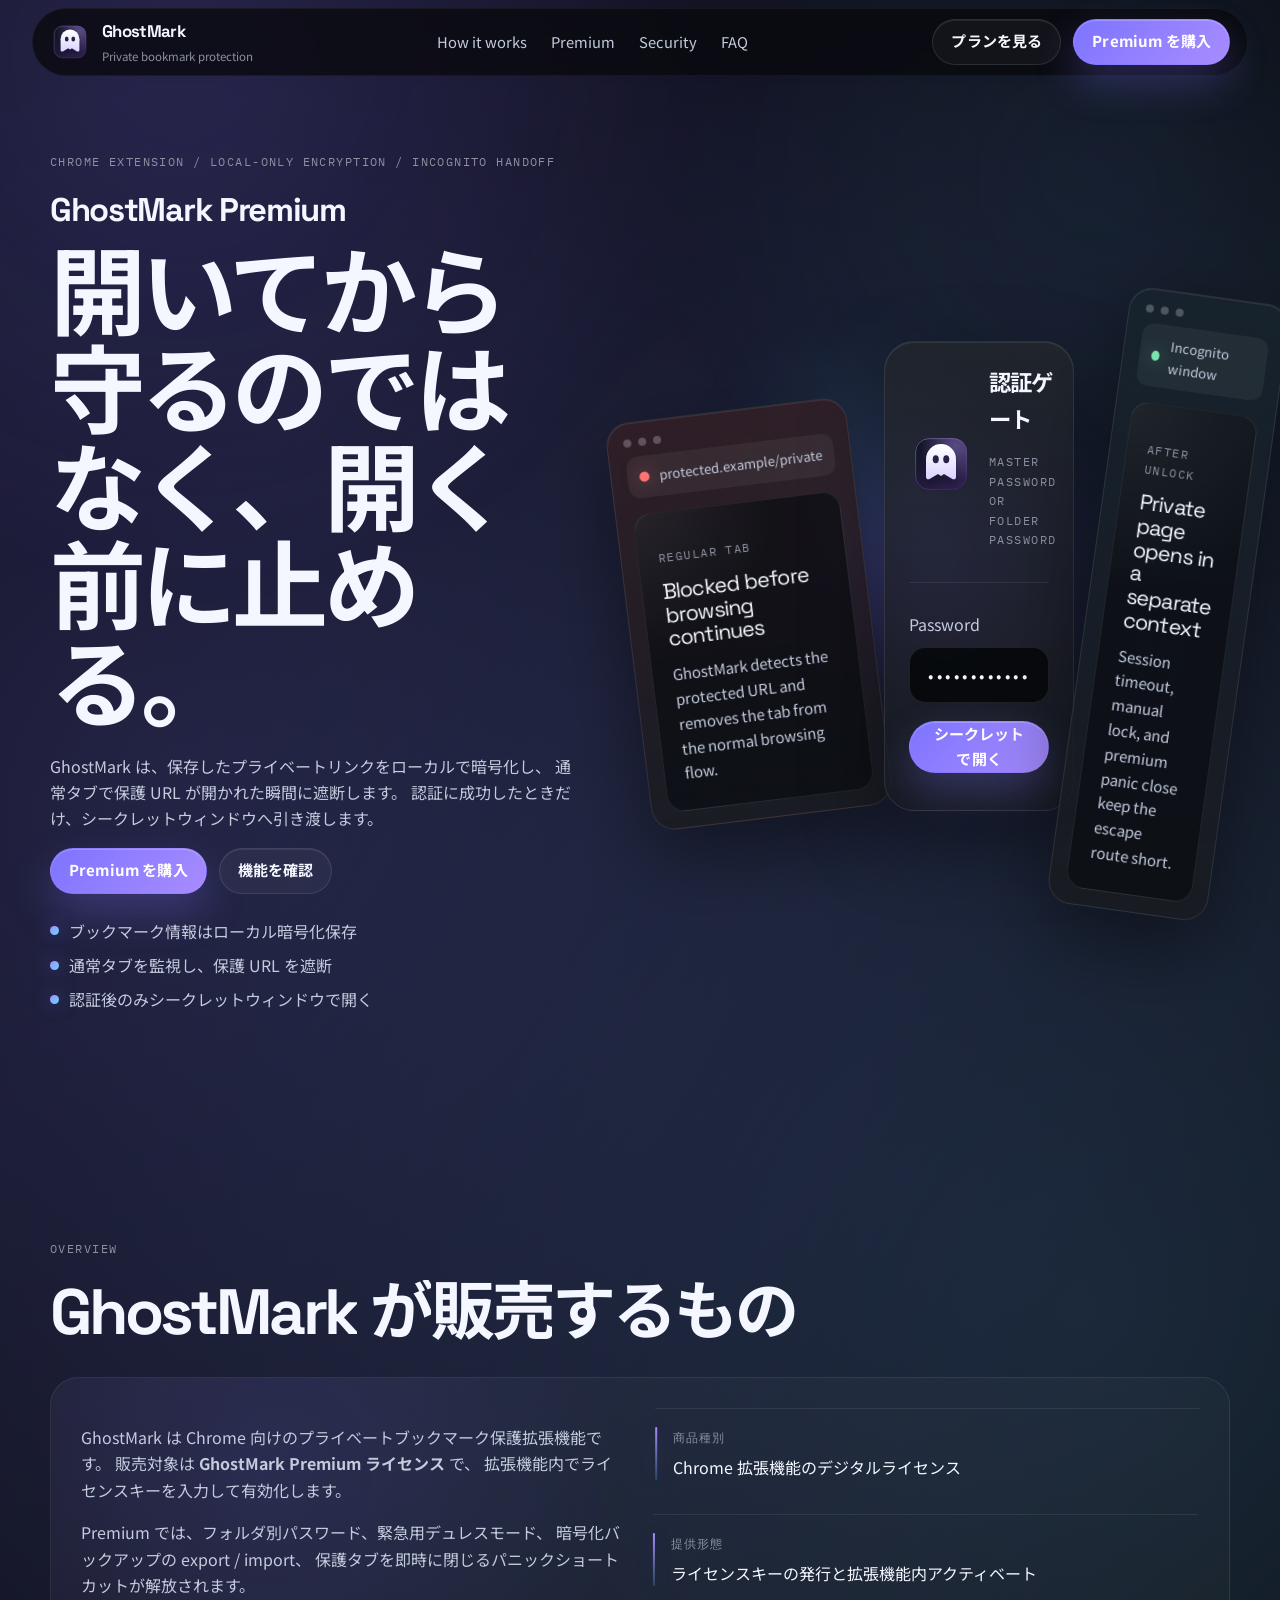
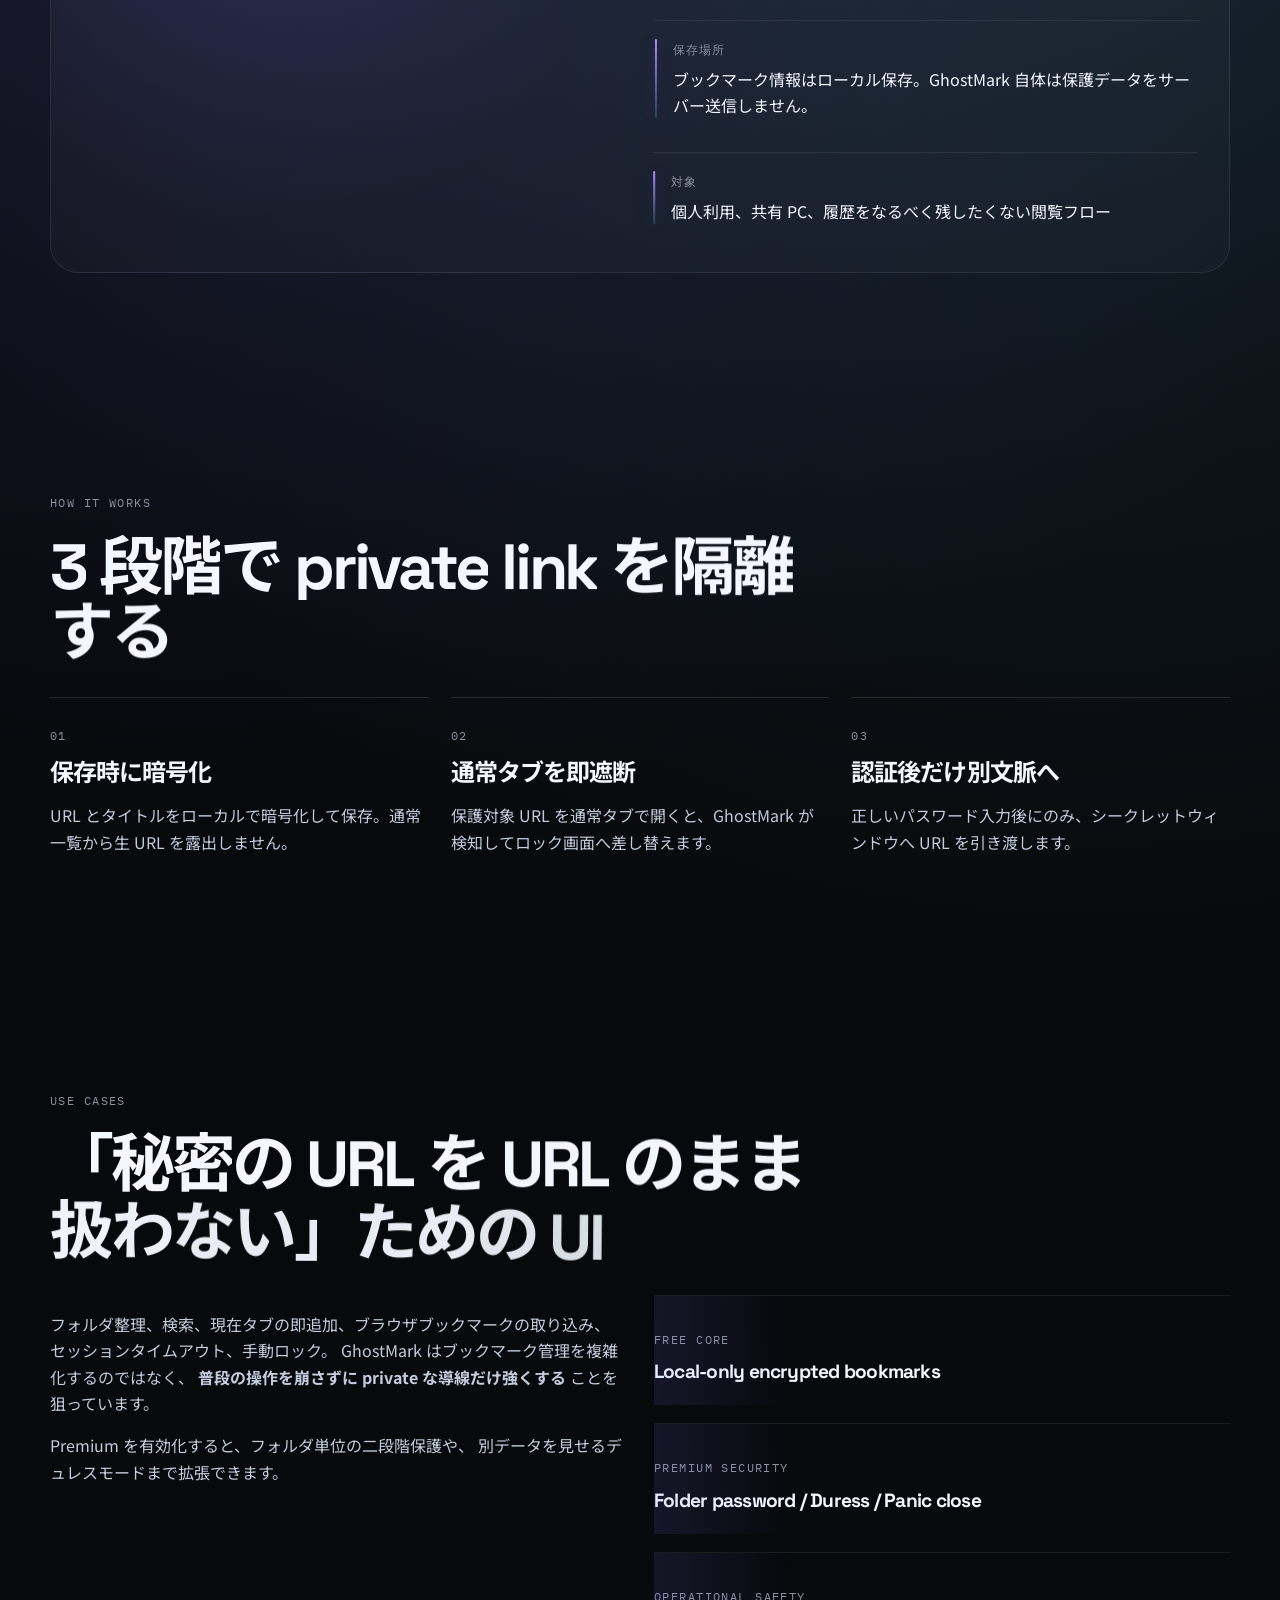
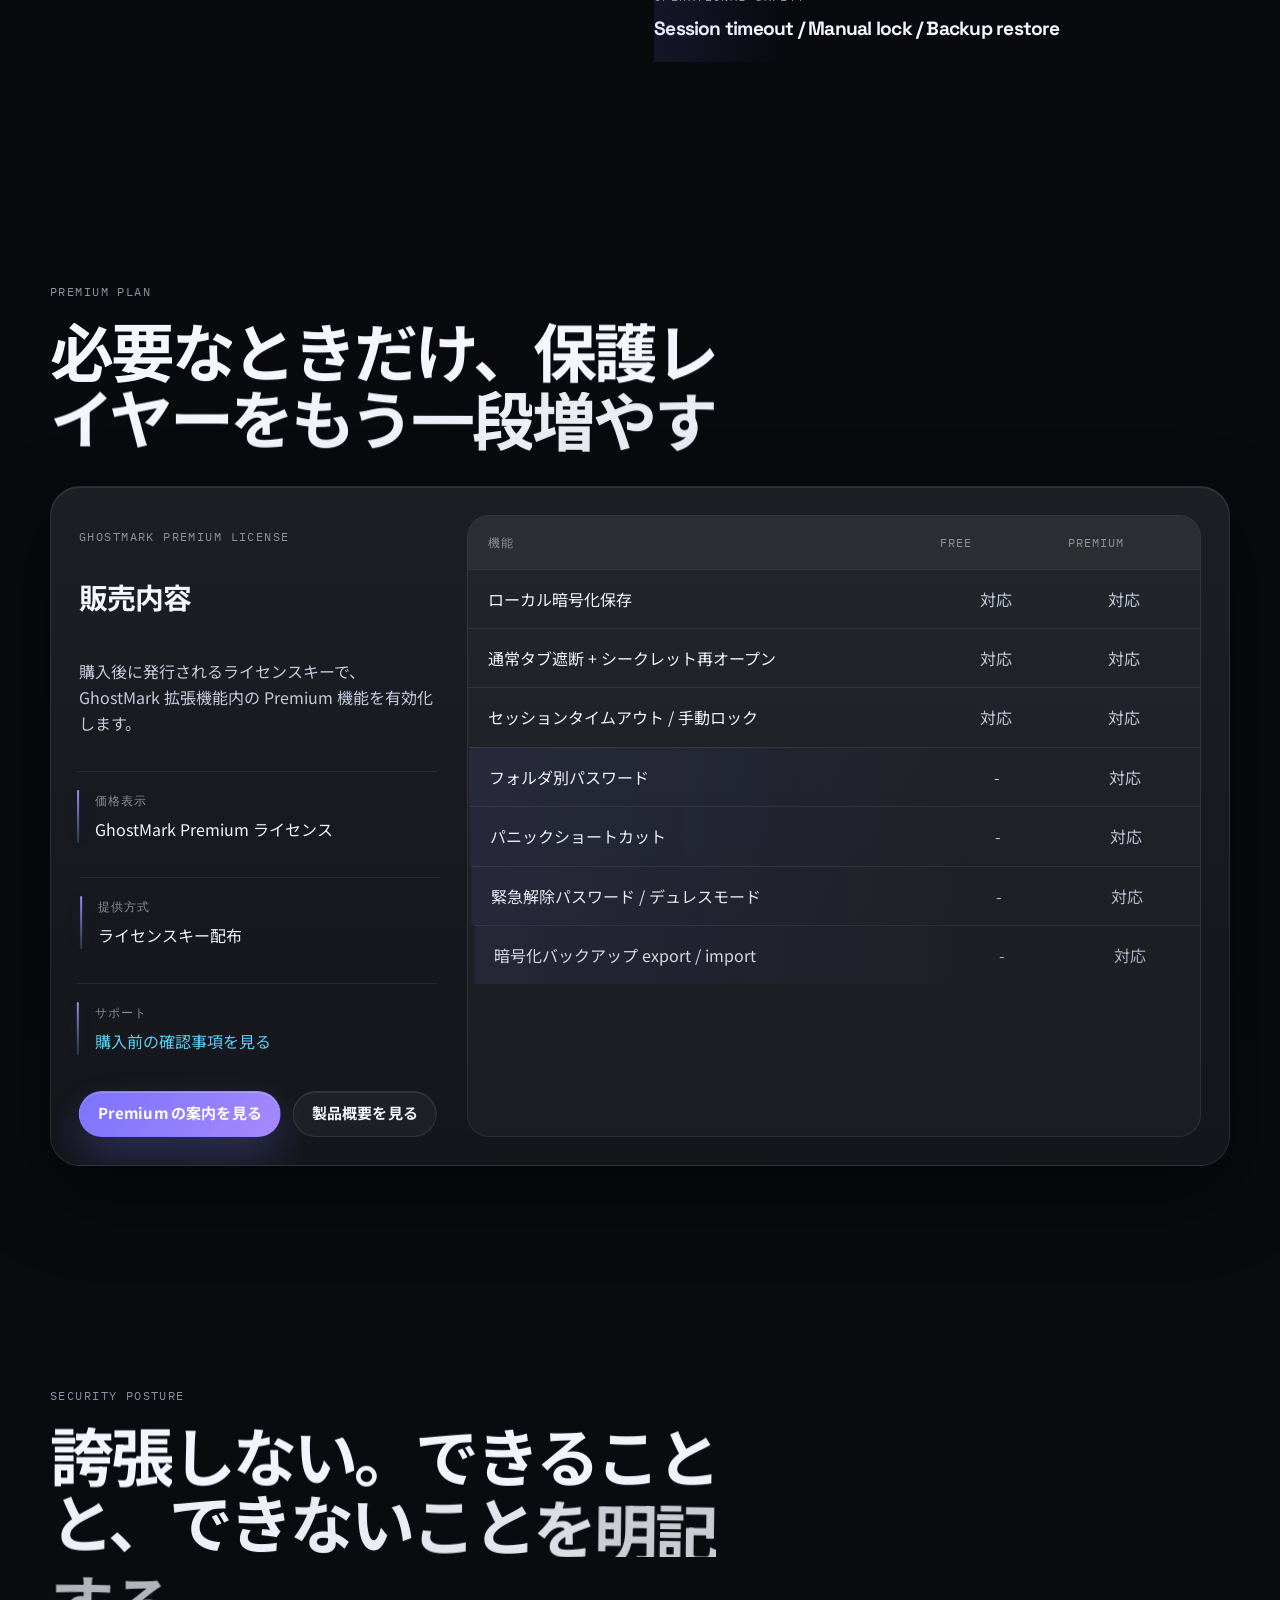
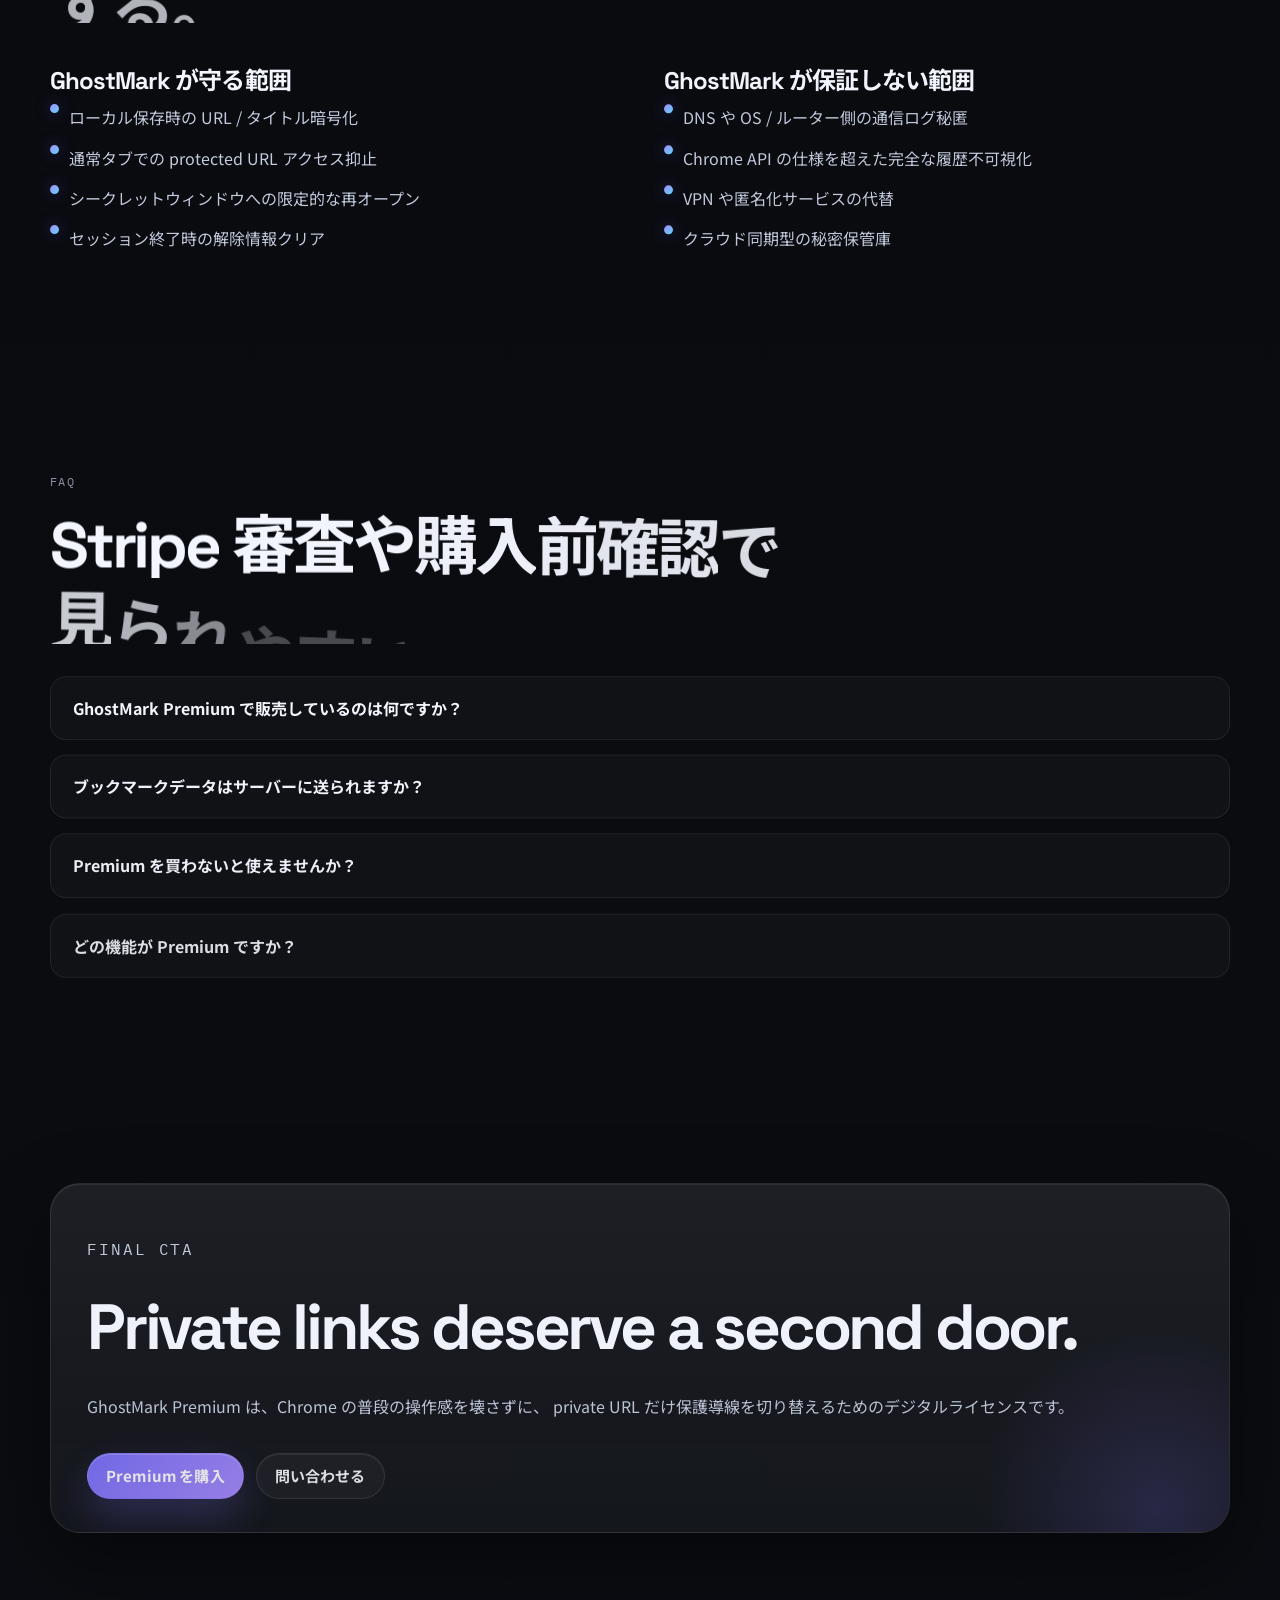
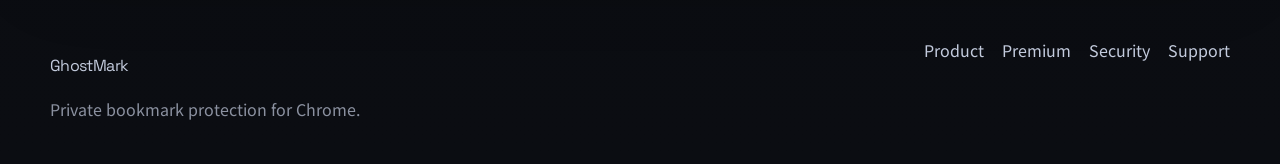
==== index.html @ 2773a695 "Initial landing page" ====
<!DOCTYPE html>
<html lang="ja" class="no-js">
<head>
  <meta charset="UTF-8">
  <meta name="viewport" content="width=device-width, initial-scale=1.0">
  <title>GhostMark Premium | Private bookmark protection for Chrome</title>
  <meta
    name="description"
    content="GhostMark は、暗号化したプライベートブックマークを通常タブから隔離し、認証後にシークレットウィンドウで開く Chrome 拡張機能です。GhostMark Premium ではフォルダ別パスワード、デュレスモード、暗号化バックアップ、パニックショートカットを利用できます。"
  >
  <meta name="theme-color" content="#08090c">
  <meta property="og:title" content="GhostMark Premium">
  <meta property="og:description" content="Private links deserve a second door. Local-only bookmark protection for Chrome.">
  <meta property="og:type" content="website">
  <link rel="icon" href="assets/logo-mark.svg" type="image/svg+xml">
  <link rel="preconnect" href="https://fonts.googleapis.com">
  <link rel="preconnect" href="https://fonts.gstatic.com" crossorigin>
  <link href="https://fonts.googleapis.com/css2?family=IBM+Plex+Mono:wght@400;500&family=Noto+Sans+JP:wght@400;500;700;800&family=Space+Grotesk:wght@500;700&display=swap" rel="stylesheet">
  <link rel="stylesheet" href="styles.css">
</head>
<body>
  <div class="page-shell">
    <header class="site-header">
      <a class="brand" href="#top" aria-label="GhostMark top">
        <img src="assets/logo-mark.svg" alt="" class="brand-mark">
        <span class="brand-lockup">
          <span class="brand-name">GhostMark</span>
          <span class="brand-sub">Private bookmark protection</span>
        </span>
      </a>

      <nav class="site-nav" aria-label="Primary">
        <a href="#workflow">How it works</a>
        <a href="#premium">Premium</a>
        <a href="#security">Security</a>
        <a href="#faq">FAQ</a>
      </nav>

      <div class="site-actions">
        <a class="button button-ghost" href="#premium">プランを見る</a>
        <a class="button button-primary js-checkout-link" href="#premium">Premium を購入</a>
      </div>
    </header>

    <main id="top">
      <section class="hero">
        <div class="hero-copy" data-reveal>
          <p class="eyebrow">Chrome Extension / Local-only encryption / Incognito handoff</p>
          <div class="hero-heading-wrap">
            <p class="hero-brand">GhostMark Premium</p>
            <h1 class="js-hero-title">開いてから守るのではなく、開く前に止める。</h1>
          </div>
          <p class="hero-lead js-hero-lead">
            GhostMark は、保存したプライベートリンクをローカルで暗号化し、
            通常タブで保護 URL が開かれた瞬間に遮断します。
            認証に成功したときだけ、シークレットウィンドウへ引き渡します。
          </p>
          <div class="hero-actions js-hero-actions">
            <a class="button button-primary js-checkout-link" href="#premium">Premium を購入</a>
            <a class="button button-ghost" href="#overview">機能を確認</a>
          </div>
          <ul class="hero-proof js-hero-proof" aria-label="Key points">
            <li>ブックマーク情報はローカル暗号化保存</li>
            <li>通常タブを監視し、保護 URL を遮断</li>
            <li>認証後のみシークレットウィンドウで開く</li>
          </ul>
        </div>

        <div class="hero-visual" data-reveal aria-hidden="true">
          <div class="hero-glow"></div>

          <div class="visual-column visual-column-left">
            <div class="mini-browser mini-browser-danger">
              <div class="mini-browser-bar">
                <span></span><span></span><span></span>
              </div>
              <div class="mini-browser-url">
                <span class="url-dot"></span>
                protected.example/private
              </div>
              <div class="mini-browser-body">
                <div class="mini-browser-alert">
                  <p class="alert-kicker">Regular tab</p>
                  <p class="alert-title">Blocked before browsing continues</p>
                  <p class="alert-copy">GhostMark detects the protected URL and removes the tab from the normal browsing flow.</p>
                </div>
              </div>
            </div>
          </div>

          <div class="visual-column visual-column-center">
            <div class="lock-panel">
              <div class="lock-panel-top">
                <img src="assets/logo-mark.svg" alt="" class="lock-panel-mark">
                <div>
                  <p class="lock-panel-title">認証ゲート</p>
                  <p class="lock-panel-copy">Master password or folder password</p>
                </div>
              </div>
              <div class="lock-panel-form">
                <label>
                  Password
                  <span class="input-shell">••••••••••••</span>
                </label>
                <button class="button button-primary lock-panel-button" type="button">シークレットで開く</button>
              </div>
            </div>
          </div>

          <div class="visual-column visual-column-right">
            <div class="mini-browser mini-browser-safe">
              <div class="mini-browser-bar">
                <span></span><span></span><span></span>
              </div>
              <div class="mini-browser-url">
                <span class="url-dot url-dot-safe"></span>
                Incognito window
              </div>
              <div class="mini-browser-body">
                <div class="mini-browser-note">
                  <p class="alert-kicker">After unlock</p>
                  <p class="alert-title">Private page opens in a separate context</p>
                  <p class="alert-copy">Session timeout, manual lock, and premium panic close keep the escape route short.</p>
                </div>
              </div>
            </div>
          </div>
        </div>
      </section>

      <section id="overview" class="section section-overview">
        <div class="section-head" data-reveal>
          <p class="section-kicker">Overview</p>
          <h2 class="js-section-title">GhostMark が販売するもの</h2>
        </div>

        <div class="offer-grid js-tilt-surface" data-reveal>
          <div class="offer-copy">
            <p>
              GhostMark は Chrome 向けのプライベートブックマーク保護拡張機能です。
              販売対象は <strong>GhostMark Premium ライセンス</strong> で、
              拡張機能内でライセンスキーを入力して有効化します。
            </p>
            <p>
              Premium では、フォルダ別パスワード、緊急用デュレスモード、
              暗号化バックアップの export / import、
              保護タブを即時に閉じるパニックショートカットが解放されます。
            </p>
          </div>

          <dl class="offer-meta" aria-label="Offer details">
            <div class="offer-meta-item">
              <dt>商品種別</dt>
              <dd>Chrome 拡張機能のデジタルライセンス</dd>
            </div>
            <div class="offer-meta-item">
              <dt>提供形態</dt>
              <dd>ライセンスキーの発行と拡張機能内アクティベート</dd>
            </div>
            <div class="offer-meta-item">
              <dt>保存場所</dt>
              <dd>ブックマーク情報はローカル保存。GhostMark 自体は保護データをサーバー送信しません。</dd>
            </div>
            <div class="offer-meta-item">
              <dt>対象</dt>
              <dd>個人利用、共有 PC、履歴をなるべく残したくない閲覧フロー</dd>
            </div>
          </dl>
        </div>
      </section>

      <section id="workflow" class="section section-workflow">
        <div class="section-head" data-reveal>
          <p class="section-kicker">How it works</p>
          <h2 class="js-section-title">3 段階で private link を隔離する</h2>
        </div>

        <div class="workflow-rail" data-reveal>
          <article class="workflow-step">
            <span class="step-index">01</span>
            <h3>保存時に暗号化</h3>
            <p>URL とタイトルをローカルで暗号化して保存。通常一覧から生 URL を露出しません。</p>
          </article>
          <article class="workflow-step">
            <span class="step-index">02</span>
            <h3>通常タブを即遮断</h3>
            <p>保護対象 URL を通常タブで開くと、GhostMark が検知してロック画面へ差し替えます。</p>
          </article>
          <article class="workflow-step">
            <span class="step-index">03</span>
            <h3>認証後だけ別文脈へ</h3>
            <p>正しいパスワード入力後にのみ、シークレットウィンドウへ URL を引き渡します。</p>
          </article>
        </div>
      </section>

      <section class="section section-showcase">
        <div class="section-head" data-reveal>
          <p class="section-kicker">Use cases</p>
          <h2 class="js-section-title">「秘密の URL を URL のまま扱わない」ための UI</h2>
        </div>

        <div class="showcase-grid">
          <div class="showcase-copy" data-reveal>
            <p>
              フォルダ整理、検索、現在タブの即追加、ブラウザブックマークの取り込み、
              セッションタイムアウト、手動ロック。
              GhostMark はブックマーク管理を複雑化するのではなく、
              <strong>普段の操作を崩さずに private な導線だけ強くする</strong> ことを狙っています。
            </p>
            <p>
              Premium を有効化すると、フォルダ単位の二段階保護や、
              別データを見せるデュレスモードまで拡張できます。
            </p>
          </div>

          <div class="showcase-strip" data-reveal>
            <div class="showcase-item">
              <p class="showcase-label">Free core</p>
              <p class="showcase-value">Local-only encrypted bookmarks</p>
            </div>
            <div class="showcase-item">
              <p class="showcase-label">Premium security</p>
              <p class="showcase-value">Folder password / Duress / Panic close</p>
            </div>
            <div class="showcase-item">
              <p class="showcase-label">Operational safety</p>
              <p class="showcase-value">Session timeout / Manual lock / Backup restore</p>
            </div>
          </div>
        </div>
      </section>

      <section id="premium" class="section section-premium">
        <div class="section-head" data-reveal>
          <p class="section-kicker">Premium plan</p>
          <h2 class="js-section-title">必要なときだけ、保護レイヤーをもう一段増やす</h2>
        </div>

        <div class="plan-shell js-tilt-surface" data-reveal>
          <div class="plan-side">
            <p class="plan-tag">GhostMark Premium license</p>
            <h3>販売内容</h3>
            <p class="plan-lead">
              購入後に発行されるライセンスキーで、GhostMark 拡張機能内の Premium 機能を有効化します。
            </p>
            <dl class="plan-facts">
              <div class="plan-fact-item">
                <dt>価格表示</dt>
                <dd class="js-price-label">GhostMark Premium ライセンス</dd>
              </div>
              <div class="plan-fact-item">
                <dt>提供方式</dt>
                <dd class="js-billing-label">ライセンスキー配布</dd>
              </div>
              <div class="plan-fact-item">
                <dt>サポート</dt>
                <dd><a class="support-link js-support-link" href="#faq">購入前の確認事項を見る</a></dd>
              </div>
            </dl>
            <div class="plan-actions">
              <a class="button button-primary js-checkout-link" href="#premium">Premium の案内を見る</a>
              <a class="button button-ghost js-store-link" href="#overview">製品概要を見る</a>
            </div>
          </div>

          <div class="plan-table" role="table" aria-label="Free and Premium feature comparison">
            <div class="plan-table-head" role="row">
              <span role="columnheader">機能</span>
              <span role="columnheader">Free</span>
              <span role="columnheader">Premium</span>
            </div>
            <div class="plan-table-row" role="row">
              <span role="cell">ローカル暗号化保存</span>
              <span role="cell">対応</span>
              <span role="cell">対応</span>
            </div>
            <div class="plan-table-row" role="row">
              <span role="cell">通常タブ遮断 + シークレット再オープン</span>
              <span role="cell">対応</span>
              <span role="cell">対応</span>
            </div>
            <div class="plan-table-row" role="row">
              <span role="cell">セッションタイムアウト / 手動ロック</span>
              <span role="cell">対応</span>
              <span role="cell">対応</span>
            </div>
            <div class="plan-table-row is-highlight" role="row">
              <span role="cell">フォルダ別パスワード</span>
              <span role="cell">-</span>
              <span role="cell">対応</span>
            </div>
            <div class="plan-table-row is-highlight" role="row">
              <span role="cell">パニックショートカット</span>
              <span role="cell">-</span>
              <span role="cell">対応</span>
            </div>
            <div class="plan-table-row is-highlight" role="row">
              <span role="cell">緊急解除パスワード / デュレスモード</span>
              <span role="cell">-</span>
              <span role="cell">対応</span>
            </div>
            <div class="plan-table-row is-highlight" role="row">
              <span role="cell">暗号化バックアップ export / import</span>
              <span role="cell">-</span>
              <span role="cell">対応</span>
            </div>
          </div>
        </div>
      </section>

      <section id="security" class="section section-security">
        <div class="section-head" data-reveal>
          <p class="section-kicker">Security posture</p>
          <h2 class="js-section-title">誇張しない。できることと、できないことを明記する。</h2>
        </div>

        <div class="security-grid" data-reveal>
          <div>
            <h3>GhostMark が守る範囲</h3>
            <ul class="plain-list">
              <li>ローカル保存時の URL / タイトル暗号化</li>
              <li>通常タブでの protected URL アクセス抑止</li>
              <li>シークレットウィンドウへの限定的な再オープン</li>
              <li>セッション終了時の解除情報クリア</li>
            </ul>
          </div>
          <div>
            <h3>GhostMark が保証しない範囲</h3>
            <ul class="plain-list">
              <li>DNS や OS / ルーター側の通信ログ秘匿</li>
              <li>Chrome API の仕様を超えた完全な履歴不可視化</li>
              <li>VPN や匿名化サービスの代替</li>
              <li>クラウド同期型の秘密保管庫</li>
            </ul>
          </div>
        </div>
      </section>

      <section id="faq" class="section section-faq">
        <div class="section-head" data-reveal>
          <p class="section-kicker">FAQ</p>
          <h2 class="js-section-title">Stripe 審査や購入前確認で見られやすい点</h2>
        </div>

        <div class="faq-list" data-reveal>
          <details>
            <summary>GhostMark Premium で販売しているのは何ですか？</summary>
            <p>Chrome 拡張機能 GhostMark の Premium 機能を有効化するデジタルライセンスです。購入後にライセンスキーを発行し、拡張機能内でアクティベートします。</p>
          </details>
          <details>
            <summary>ブックマークデータはサーバーに送られますか？</summary>
            <p>GhostMark の保護対象ブックマークはローカル保存を前提にしており、保護データ自体を GhostMark のサーバーへ送る設計ではありません。</p>
          </details>
          <details>
            <summary>Premium を買わないと使えませんか？</summary>
            <p>いいえ。基本の暗号化保存、通常タブ遮断、認証後のシークレット再オープン、セッション管理は無料プランで利用できます。</p>
          </details>
          <details>
            <summary>どの機能が Premium ですか？</summary>
            <p>フォルダ別パスワード、パニックショートカット、緊急解除パスワードによるデュレスモード、暗号化バックアップの export / import が Premium 対象です。</p>
          </details>
        </div>
      </section>

      <section class="section section-cta" data-reveal>
        <div class="cta-shell">
          <p class="section-kicker">Final CTA</p>
          <h2>Private links deserve a second door.</h2>
          <p>
            GhostMark Premium は、Chrome の普段の操作感を壊さずに、
            private URL だけ保護導線を切り替えるためのデジタルライセンスです。
          </p>
          <div class="cta-actions">
            <a class="button button-primary js-checkout-link" href="#premium">Premium を購入</a>
            <a class="button button-ghost js-support-link" href="mailto:support@example.com">問い合わせる</a>
          </div>
        </div>
      </section>
    </main>

    <footer class="site-footer">
      <div>
        <p class="footer-brand">GhostMark</p>
        <p class="footer-copy">Private bookmark protection for Chrome.</p>
      </div>
      <div class="footer-links">
        <a href="#overview">Product</a>
        <a href="#premium">Premium</a>
        <a href="#security">Security</a>
        <a class="js-support-link" href="mailto:support@example.com">Support</a>
      </div>
    </footer>
  </div>

  <script type="module" src="script.js"></script>
</body>
</html>
---- styles.css ----
:root {
  --bg: #08090c;
  --bg-soft: #101116;
  --bg-elevated: rgba(255, 255, 255, 0.04);
  --bg-elevated-strong: rgba(255, 255, 255, 0.08);
  --line: rgba(255, 255, 255, 0.09);
  --line-strong: rgba(255, 255, 255, 0.16);
  --text: #f4f7ff;
  --text-soft: #c3cbdd;
  --text-muted: #8b91a0;
  --accent: #7d74ff;
  --accent-2: #a88cff;
  --accent-3: #5fd8ff;
  --danger: #ff7373;
  --success: #78e4ab;
  --shadow-lg:
    0 30px 80px rgba(0, 0, 0, 0.45),
    inset 0 1px 0 rgba(255, 255, 255, 0.08);
  --shadow-md:
    0 18px 40px rgba(0, 0, 0, 0.32),
    inset 0 1px 0 rgba(255, 255, 255, 0.05);
  --content: min(1180px, calc(100vw - 40px));
  --radius-xl: 28px;
  --radius-lg: 20px;
  --radius-md: 14px;
  --radius-sm: 10px;
  --ease: cubic-bezier(.22, 1, .36, 1);
}

*,
*::before,
*::after {
  box-sizing: border-box;
}

html {
  scroll-behavior: smooth;
}

body {
  margin: 0;
  min-width: 320px;
  background:
    radial-gradient(circle at 15% 12%, rgba(125, 116, 255, 0.22), transparent 28%),
    radial-gradient(circle at 85% 20%, rgba(95, 216, 255, 0.12), transparent 24%),
    linear-gradient(180deg, #08090c 0%, #08090c 42%, #0b0d12 100%);
  color: var(--text);
  font-family: "Noto Sans JP", sans-serif;
  line-height: 1.65;
  -webkit-font-smoothing: antialiased;
  text-rendering: optimizeLegibility;
}

img {
  max-width: 100%;
  display: block;
}

a {
  color: inherit;
  text-decoration: none;
}

button,
input,
textarea,
select {
  font: inherit;
}

.page-shell {
  position: relative;
  overflow: clip;
}

.page-shell::after {
  content: "";
  position: fixed;
  inset: -18% -14%;
  pointer-events: none;
  background:
    radial-gradient(circle at 22% 18%, rgba(125, 116, 255, 0.18), transparent 34%),
    radial-gradient(circle at 78% 28%, rgba(95, 216, 255, 0.08), transparent 30%);
  filter: blur(36px);
  opacity: 0.9;
}

.page-shell::before {
  content: "";
  position: fixed;
  inset: 0;
  pointer-events: none;
  background:
    linear-gradient(rgba(255, 255, 255, 0.03) 1px, transparent 1px),
    linear-gradient(90deg, rgba(255, 255, 255, 0.03) 1px, transparent 1px);
  background-size: 72px 72px;
  mask-image: radial-gradient(circle at center, rgba(0, 0, 0, 0.5), transparent 72%);
  opacity: 0.26;
}

.site-header,
.section,
.site-footer {
  width: var(--content);
  margin-inline: auto;
}

.site-header {
  position: sticky;
  top: 0;
  z-index: 20;
  display: grid;
  grid-template-columns: auto 1fr auto;
  align-items: center;
  gap: 24px;
  padding: 18px 0;
  backdrop-filter: blur(18px);
  transform-origin: center top;
}

.site-header::before {
  content: "";
  position: absolute;
  inset: 8px -18px;
  background: rgba(8, 9, 12, 0.76);
  border: 1px solid rgba(255, 255, 255, 0.05);
  border-radius: 999px;
  z-index: -1;
}

.brand {
  display: inline-flex;
  align-items: center;
  gap: 12px;
}

.brand-mark {
  width: 40px;
  height: 40px;
}

.brand-lockup {
  display: flex;
  flex-direction: column;
  gap: 1px;
}

.brand-name,
.hero-brand,
.footer-brand {
  font-family: "Space Grotesk", "Noto Sans JP", sans-serif;
  letter-spacing: -0.04em;
}

.brand-name {
  font-size: 1.05rem;
  font-weight: 700;
}

.brand-sub {
  font-size: 0.72rem;
  color: var(--text-muted);
}

.site-nav {
  display: inline-flex;
  justify-content: center;
  gap: 24px;
  font-size: 0.92rem;
  color: var(--text-soft);
}

.site-nav a,
.footer-links a {
  position: relative;
}

.site-nav a::after,
.footer-links a::after {
  content: "";
  position: absolute;
  left: 0;
  right: 0;
  bottom: -6px;
  height: 1px;
  background: linear-gradient(90deg, transparent, var(--accent-2), transparent);
  transform: scaleX(0);
  transition: transform 220ms var(--ease);
}

.site-nav a:hover::after,
.footer-links a:hover::after {
  transform: scaleX(1);
}

.site-actions,
.hero-actions,
.plan-actions,
.cta-actions {
  display: flex;
  flex-wrap: wrap;
  gap: 12px;
}

.button {
  display: inline-flex;
  align-items: center;
  justify-content: center;
  min-height: 46px;
  padding: 0 18px;
  border-radius: 999px;
  border: 1px solid transparent;
  font-size: 0.94rem;
  font-weight: 700;
  letter-spacing: 0.01em;
  transition:
    transform 180ms var(--ease),
    background 180ms var(--ease),
    border-color 180ms var(--ease),
    box-shadow 180ms var(--ease),
    color 180ms var(--ease);
}

.button:hover {
  transform: translateY(-1px);
}

.button-primary {
  color: #fff;
  background: linear-gradient(135deg, var(--accent) 0%, var(--accent-2) 100%);
  box-shadow:
    0 18px 40px rgba(125, 116, 255, 0.28),
    inset 0 1px 0 rgba(255, 255, 255, 0.22);
}

.button-ghost {
  color: var(--text);
  background: rgba(255, 255, 255, 0.04);
  border-color: rgba(255, 255, 255, 0.1);
  box-shadow: inset 0 1px 0 rgba(255, 255, 255, 0.08);
}

.button.is-disabled,
.button[aria-disabled="true"] {
  opacity: 0.55;
  pointer-events: none;
}

.hero {
  width: 100%;
  min-height: calc(100svh - 86px);
  display: grid;
  grid-template-columns: minmax(0, 530px) minmax(0, 1fr);
  gap: 48px;
  align-items: center;
  padding: 56px calc((100vw - var(--content)) / 2) 110px;
}

.hero-copy,
.hero-visual {
  position: relative;
  z-index: 1;
}

.eyebrow,
.section-kicker,
.plan-tag,
.showcase-label,
.alert-kicker,
.step-index,
.lock-panel-copy {
  font-family: "IBM Plex Mono", monospace;
  font-size: 0.74rem;
  letter-spacing: 0.12em;
  text-transform: uppercase;
  color: var(--text-muted);
}

.hero-brand {
  margin: 0 0 10px;
  font-size: clamp(1.4rem, 3vw, 2.05rem);
  font-weight: 700;
}

.hero h1,
.section h2,
.cta-shell h2 {
  margin: 0;
  font-family: "Space Grotesk", "Noto Sans JP", sans-serif;
  font-weight: 700;
  letter-spacing: -0.05em;
  line-height: 1.02;
}

.hero h1 {
  max-width: 12ch;
  font-size: clamp(3rem, 8vw, 6rem);
}

.hero-lead,
.offer-copy p,
.showcase-copy p,
.plan-lead,
.cta-shell p {
  color: var(--text-soft);
  font-size: 1rem;
}

.hero-proof {
  display: grid;
  gap: 8px;
  padding: 0;
  margin: 24px 0 0;
  list-style: none;
  color: var(--text-soft);
}

.hero-proof li {
  display: inline-flex;
  align-items: center;
  gap: 10px;
}

.hero-proof li::before,
.plain-list li::before {
  content: "";
  width: 9px;
  height: 9px;
  border-radius: 50%;
  background: linear-gradient(135deg, var(--accent-2), var(--accent-3));
  box-shadow: 0 0 18px rgba(125, 116, 255, 0.5);
  flex-shrink: 0;
}

.hero-visual {
  min-height: 620px;
  display: grid;
  grid-template-columns: 0.78fr 0.9fr 0.78fr;
  gap: 14px;
  align-items: center;
  perspective: 1600px;
}

.hero-glow {
  position: absolute;
  inset: 10% 12% 14%;
  background:
    radial-gradient(circle at 50% 50%, rgba(125, 116, 255, 0.5), transparent 48%),
    radial-gradient(circle at 35% 30%, rgba(95, 216, 255, 0.16), transparent 28%);
  filter: blur(42px);
  animation: floatGlow 8s ease-in-out infinite alternate;
}

@keyframes floatGlow {
  from {
    transform: translate3d(0, 0, 0) scale(1);
  }
  to {
    transform: translate3d(10px, -16px, 0) scale(1.08);
  }
}

.visual-column {
  position: relative;
  z-index: 1;
  transform-style: preserve-3d;
}

.visual-column-left {
  transform: translateY(38px) rotate(-7deg);
}

.visual-column-right {
  transform: translateY(28px) rotate(8deg);
}

.js-hero-panel,
.offer-grid,
.plan-shell,
.cta-shell {
  will-change: transform, opacity;
  transform-style: preserve-3d;
}

.mini-browser,
.lock-panel,
.plan-shell,
.cta-shell {
  border: 1px solid var(--line);
  background:
    linear-gradient(180deg, rgba(255, 255, 255, 0.07), rgba(255, 255, 255, 0.03)),
    rgba(14, 16, 23, 0.76);
  box-shadow: var(--shadow-lg);
}

.mini-browser::after,
.lock-panel::after,
.plan-shell::after,
.cta-shell::after {
  content: "";
  position: absolute;
  inset: 0;
  border-radius: inherit;
  background: linear-gradient(120deg, transparent 20%, rgba(255, 255, 255, 0.12) 48%, transparent 76%);
  opacity: 0;
  transform: translateX(-32%);
  pointer-events: none;
}

.mini-browser {
  position: relative;
  border-radius: 24px;
  overflow: hidden;
  min-height: 350px;
}

.mini-browser-danger {
  background:
    linear-gradient(180deg, rgba(255, 115, 115, 0.12), rgba(255, 255, 255, 0.03)),
    rgba(15, 16, 22, 0.82);
}

.mini-browser-safe {
  background:
    linear-gradient(180deg, rgba(95, 216, 255, 0.08), rgba(255, 255, 255, 0.03)),
    rgba(15, 16, 22, 0.82);
}

.mini-browser-bar {
  display: flex;
  gap: 7px;
  padding: 16px 16px 10px;
}

.mini-browser-bar span {
  width: 8px;
  height: 8px;
  border-radius: 50%;
  background: rgba(255, 255, 255, 0.24);
}

.mini-browser-url {
  display: flex;
  align-items: center;
  gap: 10px;
  margin: 0 16px;
  padding: 10px 12px;
  border-radius: 12px;
  background: rgba(255, 255, 255, 0.05);
  color: var(--text-soft);
  font-size: 0.82rem;
}

.url-dot {
  width: 10px;
  height: 10px;
  border-radius: 50%;
  background: var(--danger);
  box-shadow: 0 0 18px rgba(255, 115, 115, 0.55);
}

.url-dot-safe {
  background: var(--success);
  box-shadow: 0 0 18px rgba(120, 228, 171, 0.45);
}

.mini-browser-body {
  padding: 16px;
}

.mini-browser-alert,
.mini-browser-note {
  min-height: 250px;
  border: 1px solid rgba(255, 255, 255, 0.08);
  border-radius: 18px;
  padding: 24px 20px;
  background:
    radial-gradient(circle at top left, rgba(255, 255, 255, 0.08), transparent 38%),
    rgba(8, 10, 15, 0.62);
}

.alert-title {
  margin: 10px 0 12px;
  font-family: "Space Grotesk", "Noto Sans JP", sans-serif;
  font-size: 1.35rem;
  line-height: 1.1;
  letter-spacing: -0.04em;
}

.alert-copy {
  margin: 0;
  color: var(--text-soft);
  font-size: 0.94rem;
}

.lock-panel {
  position: relative;
  min-height: 470px;
  border-radius: 30px;
  padding: 24px;
}

.lock-panel-top {
  display: flex;
  align-items: center;
  gap: 16px;
  padding-bottom: 20px;
  border-bottom: 1px solid rgba(255, 255, 255, 0.08);
}

.lock-panel-mark {
  width: 64px;
  height: 64px;
}

.lock-panel-title {
  margin: 0 0 4px;
  font-family: "Space Grotesk", "Noto Sans JP", sans-serif;
  font-size: 1.4rem;
  font-weight: 700;
  letter-spacing: -0.04em;
}

.lock-panel-form {
  display: grid;
  gap: 18px;
  margin-top: 28px;
}

.lock-panel-form label {
  display: grid;
  gap: 10px;
  color: var(--text-soft);
}

.input-shell {
  display: flex;
  align-items: center;
  min-height: 56px;
  padding: 0 18px;
  border-radius: 16px;
  border: 1px solid rgba(255, 255, 255, 0.1);
  background: rgba(6, 8, 12, 0.9);
  color: var(--text);
  letter-spacing: 0.22em;
}

.hero-heading-wrap {
  overflow: clip;
}

.split-word,
.split-char {
  display: inline-block;
  will-change: transform, opacity;
}

.split-word {
  overflow: clip;
  vertical-align: top;
}

.lock-panel-button {
  width: 100%;
}

.flow-stage {
  position: relative;
  width: min(100%, 780px);
  margin-left: auto;
  padding: 16px;
  border-radius: 34px;
  border: 1px solid rgba(255, 255, 255, 0.08);
  background:
    radial-gradient(circle at 18% 18%, rgba(125, 116, 255, 0.12), transparent 32%),
    radial-gradient(circle at 82% 18%, rgba(95, 216, 255, 0.1), transparent 28%),
    linear-gradient(180deg, rgba(255, 255, 255, 0.08), rgba(255, 255, 255, 0.03)),
    rgba(10, 12, 18, 0.9);
  box-shadow: var(--shadow-lg);
  overflow: hidden;
  will-change: opacity, transform;
}

.flow-stage::before {
  content: "";
  position: absolute;
  inset: 0;
  pointer-events: none;
  background: linear-gradient(135deg, rgba(255, 255, 255, 0.08), transparent 28%, transparent 72%, rgba(255, 255, 255, 0.04));
}

.flow-stage-top,
.flow-step-rail,
.flow-stage-footer {
  position: relative;
  z-index: 2;
}

.flow-stage-top {
  display: grid;
  grid-template-columns: auto 1fr auto;
  align-items: center;
  gap: 14px;
  padding: 2px 6px 16px;
}

.flow-stage-controls,
.flow-browser-dots {
  display: inline-flex;
  gap: 7px;
}

.flow-stage-controls span,
.flow-browser-dots span {
  width: 9px;
  height: 9px;
  border-radius: 50%;
  background: rgba(255, 255, 255, 0.24);
}

.flow-stage-title,
.flow-stage-note,
.flow-card-kicker,
.flow-counter,
.flow-meta-pill,
.flow-step span,
.flow-browser-label,
.flow-browser-badge {
  font-family: "IBM Plex Mono", monospace;
  letter-spacing: 0.08em;
}

.flow-stage-title,
.flow-stage-note {
  margin: 0;
  font-size: 0.76rem;
  text-transform: uppercase;
}

.flow-stage-title {
  color: var(--text-muted);
}

.flow-stage-note {
  min-height: 38px;
  display: inline-flex;
  align-items: center;
  padding: 0 14px;
  border-radius: 999px;
  border: 1px solid rgba(255, 255, 255, 0.08);
  background: rgba(255, 255, 255, 0.03);
  color: var(--text);
}

.flow-step-rail {
  display: grid;
  grid-template-columns: repeat(3, minmax(0, 1fr));
  gap: 10px;
  padding: 0 0 16px;
}

.flow-step {
  display: grid;
  gap: 6px;
  padding: 14px 16px;
  border-radius: 18px;
  border: 1px solid rgba(255, 255, 255, 0.06);
  background: rgba(255, 255, 255, 0.03);
  color: var(--text-soft);
  transition:
    border-color 220ms var(--ease),
    background 220ms var(--ease),
    box-shadow 220ms var(--ease),
    color 220ms var(--ease);
}

.flow-step span {
  font-size: 0.72rem;
  text-transform: uppercase;
  color: var(--text-muted);
}

.flow-step.is-active {
  color: #fff;
  border-color: rgba(125, 116, 255, 0.26);
  background: linear-gradient(135deg, rgba(125, 116, 255, 0.16), rgba(95, 216, 255, 0.08));
  box-shadow: inset 0 1px 0 rgba(255, 255, 255, 0.08);
}

.flow-step.is-active span {
  color: rgba(244, 247, 255, 0.72);
}

.flow-theater {
  position: relative;
  display: grid;
  grid-template-columns: repeat(2, minmax(0, 1fr));
  gap: 124px;
  align-items: stretch;
  padding: 26px 22px 22px;
  border-radius: 28px;
  border: 1px solid rgba(255, 255, 255, 0.08);
  background:
    radial-gradient(circle at center, rgba(125, 116, 255, 0.06), transparent 42%),
    rgba(7, 8, 12, 0.82);
  overflow: hidden;
}

.flow-beam {
  position: absolute;
  left: 18%;
  right: 18%;
  top: 50%;
  height: 2px;
  transform: translateY(-50%);
  pointer-events: none;
}

.flow-beam::before {
  content: "";
  position: absolute;
  inset: 0;
  background: linear-gradient(90deg, rgba(255, 255, 255, 0.08), rgba(125, 116, 255, 0.14), rgba(95, 216, 255, 0.08));
}

.flow-beam-line {
  position: absolute;
  inset: 0;
  background: linear-gradient(90deg, rgba(255, 115, 115, 0.36), rgba(125, 116, 255, 0.8), rgba(95, 216, 255, 0.9));
  transform-origin: left center;
  transform: scaleX(0);
  opacity: 0.9;
}

.flow-beam-node {
  position: absolute;
  top: 50%;
  width: 12px;
  height: 12px;
  border-radius: 50%;
  border: 2px solid rgba(255, 255, 255, 0.16);
  background: #08090c;
  transform: translate(-50%, -50%);
}

.flow-beam-node-left {
  left: 0;
}

.flow-beam-node-center {
  left: 50%;
}

.flow-beam-node-right {
  left: 100%;
}

.flow-browser {
  position: relative;
  z-index: 1;
  display: grid;
  grid-template-rows: auto auto 1fr;
  gap: 14px;
  min-height: 360px;
  padding: 18px;
  border-radius: 24px;
  border: 1px solid rgba(255, 255, 255, 0.08);
  background:
    linear-gradient(180deg, rgba(255, 255, 255, 0.06), rgba(255, 255, 255, 0.03)),
    rgba(11, 13, 18, 0.82);
  box-shadow: var(--shadow-md);
  transition:
    border-color 240ms var(--ease),
    box-shadow 240ms var(--ease),
    opacity 240ms var(--ease);
}

.flow-browser-regular {
  background:
    radial-gradient(circle at 18% 12%, rgba(255, 115, 115, 0.1), transparent 34%),
    rgba(11, 13, 18, 0.82);
}

.flow-browser-incognito {
  background:
    radial-gradient(circle at 82% 14%, rgba(95, 216, 255, 0.1), transparent 30%),
    rgba(11, 13, 18, 0.82);
  opacity: 0.54;
}

.flow-browser-incognito .flow-browser-card-safe,
.flow-browser-incognito .flow-mini-list {
  opacity: 0.16;
}

.flow-browser-top {
  display: flex;
  align-items: center;
  justify-content: space-between;
  gap: 12px;
}

.flow-browser-label {
  margin: 0;
  font-size: 0.72rem;
  text-transform: uppercase;
  color: var(--text-muted);
}

.flow-browser-url {
  display: flex;
  align-items: center;
  gap: 10px;
  min-width: 0;
  padding: 10px 12px;
  border-radius: 14px;
  border: 1px solid rgba(255, 255, 255, 0.08);
  background: rgba(255, 255, 255, 0.04);
}

.flow-browser-badge {
  flex-shrink: 0;
  display: inline-flex;
  align-items: center;
  min-height: 28px;
  padding: 0 12px;
  border-radius: 999px;
  font-size: 0.72rem;
  text-transform: uppercase;
  border: 1px solid rgba(255, 255, 255, 0.08);
  background: rgba(255, 255, 255, 0.03);
  color: var(--text);
}

.flow-browser-badge-danger {
  border-color: rgba(255, 115, 115, 0.24);
  background: rgba(255, 115, 115, 0.1);
  color: #ffd8d8;
}

.flow-browser-badge-safe {
  border-color: rgba(120, 228, 171, 0.24);
  background: rgba(120, 228, 171, 0.1);
  color: #d9fff0;
}

.flow-browser-url-text {
  min-width: 0;
  overflow: hidden;
  text-overflow: ellipsis;
  white-space: nowrap;
  color: var(--text-soft);
  font-size: 0.86rem;
}

.flow-browser-screen {
  position: relative;
  display: grid;
  gap: 14px;
  align-content: start;
}

.flow-browser-card,
.flow-gate-shell,
.flow-mini-list {
  position: relative;
  border-radius: 22px;
  border: 1px solid rgba(255, 255, 255, 0.08);
  background:
    linear-gradient(180deg, rgba(255, 255, 255, 0.06), rgba(255, 255, 255, 0.03)),
    rgba(9, 11, 16, 0.78);
  box-shadow: var(--shadow-md);
}

.flow-browser-card {
  min-height: 190px;
  padding: 22px 20px;
}

.flow-browser-card-safe {
  opacity: 0.52;
}

.flow-browser-card h3,
.flow-gate-shell h3 {
  margin: 0 0 10px;
  font-family: "Space Grotesk", "Noto Sans JP", sans-serif;
  font-size: clamp(1.5rem, 2.4vw, 2rem);
  letter-spacing: -0.04em;
  line-height: 1.06;
}

.flow-browser-card p:last-child,
.flow-gate-shell p:last-child {
  margin-bottom: 0;
}

.flow-browser-card p,
.flow-gate-shell p,
.flow-mini-list li,
.flow-stage-caption {
  color: var(--text-soft);
}

.flow-card-kicker {
  margin: 0 0 10px;
  font-size: 0.74rem;
  text-transform: uppercase;
  color: var(--text-muted);
}

.flow-browser-block {
  position: absolute;
  inset: 24px 20px 20px;
  display: grid;
  align-content: center;
  gap: 10px;
  padding: 18px;
  border-radius: 18px;
  border: 1px solid rgba(255, 115, 115, 0.16);
  background:
    linear-gradient(180deg, rgba(255, 115, 115, 0.16), rgba(255, 115, 115, 0.08)),
    rgba(8, 10, 15, 0.9);
  opacity: 0;
  transform: scale(0.96);
}

.flow-browser-block-label {
  display: inline-flex;
  align-items: center;
  justify-content: center;
  width: fit-content;
  min-height: 28px;
  padding: 0 12px;
  border-radius: 999px;
  border: 1px solid rgba(255, 115, 115, 0.24);
  background: rgba(255, 115, 115, 0.12);
  color: #ffd8d8;
  font-family: "IBM Plex Mono", monospace;
  font-size: 0.72rem;
  letter-spacing: 0.08em;
  text-transform: uppercase;
}

.flow-browser-block p {
  margin: 0;
  color: var(--text);
}

.flow-scanline {
  position: absolute;
  left: 18px;
  right: 18px;
  top: 76px;
  height: 3px;
  border-radius: 999px;
  background: linear-gradient(90deg, transparent, rgba(255, 115, 115, 0.94), transparent);
  box-shadow: 0 0 26px rgba(255, 115, 115, 0.44);
  opacity: 0;
  transform: translateX(-22%);
}

.flow-gate {
  position: absolute;
  left: 50%;
  top: 58%;
  width: min(216px, calc(100% - 140px));
  transform: translate(-50%, -50%) scale(0.94);
  z-index: 3;
  opacity: 0.34;
}

.flow-gate-shell {
  padding: 18px 16px;
  background:
    radial-gradient(circle at top center, rgba(125, 116, 255, 0.18), transparent 40%),
    rgba(10, 12, 17, 0.92);
}

.flow-gate-copy {
  margin: 0 0 14px;
  font-size: 0.9rem;
}

.flow-field {
  display: grid;
  gap: 10px;
  color: var(--text-soft);
  font-size: 0.84rem;
}

.flow-field-shell {
  display: flex;
  align-items: center;
  min-height: 54px;
  padding: 0 16px;
  border-radius: 16px;
  border: 1px solid rgba(255, 255, 255, 0.1);
  background: rgba(6, 8, 12, 0.92);
  color: var(--text);
  letter-spacing: 0.22em;
}

.flow-gate-status {
  margin-top: 14px;
  display: inline-flex;
  align-items: center;
  min-height: 34px;
  padding: 0 12px;
  border-radius: 999px;
  border: 1px solid rgba(120, 228, 171, 0.2);
  background: rgba(120, 228, 171, 0.08);
  color: #d9fff0;
  font-family: "IBM Plex Mono", monospace;
  font-size: 0.72rem;
  letter-spacing: 0.08em;
  text-transform: uppercase;
  opacity: 0.42;
}

.flow-mini-list {
  margin: 0;
  padding: 18px 20px;
  list-style: none;
  display: grid;
  gap: 10px;
}

.flow-mini-list li {
  display: inline-flex;
  gap: 10px;
}

.flow-mini-list li::before {
  content: "";
  width: 8px;
  height: 8px;
  margin-top: 0.55em;
  border-radius: 50%;
  flex-shrink: 0;
  background: linear-gradient(135deg, var(--accent-2), var(--accent-3));
  box-shadow: 0 0 18px rgba(125, 116, 255, 0.38);
}

.flow-token {
  position: absolute;
  top: 0;
  left: 0;
  display: inline-flex;
  align-items: center;
  gap: 10px;
  min-height: 36px;
  padding: 0 14px;
  border-radius: 999px;
  border: 1px solid rgba(125, 116, 255, 0.22);
  background:
    linear-gradient(135deg, rgba(125, 116, 255, 0.22), rgba(95, 216, 255, 0.12)),
    rgba(9, 11, 16, 0.96);
  color: var(--text);
  box-shadow:
    0 16px 34px rgba(0, 0, 0, 0.36),
    inset 0 1px 0 rgba(255, 255, 255, 0.12);
  opacity: 0;
  z-index: 4;
  pointer-events: none;
}

.flow-token-dot {
  width: 10px;
  height: 10px;
  border-radius: 50%;
  background: linear-gradient(135deg, var(--accent-2), var(--accent-3));
  box-shadow: 0 0 18px rgba(125, 116, 255, 0.42);
}

.flow-token-text {
  font-family: "IBM Plex Mono", monospace;
  font-size: 0.72rem;
  letter-spacing: 0.04em;
}

.flow-stage-footer {
  display: flex;
  align-items: center;
  justify-content: space-between;
  gap: 18px;
  padding: 16px 4px 2px;
}

.flow-stage-caption,
.flow-counter {
  margin: 0;
  font-size: 0.86rem;
}

.flow-stage-meta {
  display: flex;
  align-items: center;
  gap: 10px;
}

.flow-meta-pill {
  display: inline-flex;
  align-items: center;
  min-height: 34px;
  padding: 0 12px;
  border-radius: 999px;
  border: 1px solid rgba(255, 255, 255, 0.08);
  background: rgba(255, 255, 255, 0.03);
  color: var(--text);
  font-size: 0.72rem;
  text-transform: uppercase;
}

.flow-counter {
  color: var(--text-muted);
  font-family: "IBM Plex Mono", monospace;
  letter-spacing: 0.08em;
  text-transform: uppercase;
}

.flow-browser.is-alert {
  border-color: rgba(255, 115, 115, 0.26);
  box-shadow:
    0 22px 44px rgba(0, 0, 0, 0.34),
    0 0 0 1px rgba(255, 115, 115, 0.08);
}

.flow-browser.is-alert .flow-browser-card {
  opacity: 0.64;
}

.flow-gate.is-active {
  opacity: 1;
}

.flow-gate.is-verified .flow-gate-status {
  opacity: 1;
}

.flow-target.is-open {
  opacity: 1;
  border-color: rgba(120, 228, 171, 0.22);
  box-shadow:
    0 22px 44px rgba(0, 0, 0, 0.34),
    0 0 0 1px rgba(120, 228, 171, 0.08);
}

.flow-target.is-open .flow-browser-card-safe,
.flow-target.is-open .flow-browser-badge-safe,
.flow-target.is-open .flow-mini-list {
  opacity: 1;
}

.section {
  padding: 104px 0;
}

.section-head {
  display: grid;
  gap: 10px;
  max-width: 760px;
  margin-bottom: 32px;
}

.section h2,
.cta-shell h2 {
  font-size: clamp(2.2rem, 5vw, 4rem);
}

.offer-grid,
.showcase-grid,
.security-grid {
  display: grid;
  grid-template-columns: repeat(2, minmax(0, 1fr));
  gap: 28px;
  align-items: start;
}

.offer-grid {
  position: relative;
  padding: 30px;
  border: 1px solid rgba(255, 255, 255, 0.08);
  border-radius: 28px;
  background:
    radial-gradient(circle at 18% 20%, rgba(125, 116, 255, 0.12), transparent 34%),
    rgba(255, 255, 255, 0.025);
  overflow: clip;
}

.offer-grid::before {
  content: "";
  position: absolute;
  inset: 0;
  background: linear-gradient(100deg, transparent 20%, rgba(255, 255, 255, 0.08) 48%, transparent 74%);
  opacity: 0;
  pointer-events: none;
}

.offer-grid.is-sweeping::before,
.plan-shell.is-sweeping::after,
.cta-shell.is-sweeping::after,
.plan-table-row.is-sweeping::before,
.mini-browser.is-sweeping::after,
.lock-panel.is-sweeping::after {
  animation: sheenSweep 1200ms var(--ease);
}

.offer-meta,
.plan-facts {
  margin: 0;
  padding: 0;
  display: grid;
  gap: 16px;
}

.offer-meta div,
.plan-facts div {
  position: relative;
  display: grid;
  gap: 6px;
  padding: 18px 0 18px 18px;
  border-top: 1px solid rgba(255, 255, 255, 0.08);
}

.offer-meta div::before,
.plan-facts div::before {
  content: "";
  position: absolute;
  left: 0;
  top: 18px;
  bottom: 18px;
  width: 2px;
  border-radius: 999px;
  background: linear-gradient(180deg, var(--accent-2), rgba(95, 216, 255, 0.18));
  box-shadow: 0 0 18px rgba(125, 116, 255, 0.24);
}

.offer-meta dt,
.plan-facts dt {
  font-family: "IBM Plex Mono", monospace;
  font-size: 0.78rem;
  color: var(--text-muted);
  letter-spacing: 0.08em;
  text-transform: uppercase;
}

.offer-meta dd,
.plan-facts dd {
  margin: 0;
  color: var(--text);
}

.workflow-rail {
  display: grid;
  grid-template-columns: repeat(3, minmax(0, 1fr));
  gap: 22px;
}

.workflow-step {
  padding-top: 22px;
  border-top: 1px solid rgba(255, 255, 255, 0.12);
  transform-origin: left top;
}

.workflow-step h3,
.showcase-value,
.security-grid h3 {
  margin: 12px 0 10px;
  font-family: "Space Grotesk", "Noto Sans JP", sans-serif;
  font-size: 1.5rem;
  font-weight: 700;
  letter-spacing: -0.04em;
  line-height: 1.15;
}

.workflow-step p,
.security-grid p {
  color: var(--text-soft);
}

.showcase-strip {
  display: grid;
  gap: 18px;
}

.showcase-item {
  position: relative;
  padding: 22px 0;
  border-top: 1px solid rgba(255, 255, 255, 0.08);
  overflow: clip;
}

.showcase-item::after {
  content: "";
  position: absolute;
  inset: 0 auto 0 0;
  width: 140px;
  background: linear-gradient(90deg, rgba(125, 116, 255, 0.14), transparent);
  opacity: 0.85;
}

.showcase-value {
  font-size: 1.2rem;
  margin-bottom: 0;
}

.plan-shell {
  position: relative;
  display: grid;
  grid-template-columns: minmax(0, 360px) minmax(0, 1fr);
  gap: 28px;
  padding: 28px;
  border-radius: 30px;
  overflow: clip;
}

.plan-side {
  display: grid;
  gap: 18px;
}

.plan-side h3 {
  margin: 0;
  font-size: 1.8rem;
  font-family: "Space Grotesk", "Noto Sans JP", sans-serif;
  letter-spacing: -0.04em;
}

.support-link {
  color: var(--accent-3);
}

.plan-table {
  position: relative;
  border: 1px solid rgba(255, 255, 255, 0.08);
  border-radius: 22px;
  overflow: hidden;
  background: rgba(255, 255, 255, 0.03);
}

.plan-table-head,
.plan-table-row {
  display: grid;
  grid-template-columns: minmax(0, 1fr) 112px 112px;
  gap: 16px;
  align-items: center;
  padding: 16px 20px;
}

.plan-table-head {
  font-family: "IBM Plex Mono", monospace;
  font-size: 0.78rem;
  letter-spacing: 0.08em;
  text-transform: uppercase;
  color: var(--text-muted);
  background: rgba(255, 255, 255, 0.04);
}

.plan-table-row {
  position: relative;
  border-top: 1px solid rgba(255, 255, 255, 0.08);
  overflow: clip;
}

.plan-table-row::before {
  content: "";
  position: absolute;
  inset: 0;
  background: linear-gradient(100deg, transparent 20%, rgba(255, 255, 255, 0.08) 50%, transparent 76%);
  opacity: 0;
  transform: translateX(-44%);
  pointer-events: none;
}

@keyframes sheenSweep {
  0% {
    opacity: 0;
    transform: translateX(-44%);
  }
  20% {
    opacity: 0.9;
  }
  100% {
    opacity: 0;
    transform: translateX(56%);
  }
}

.plan-table-row span:nth-child(2),
.plan-table-row span:nth-child(3) {
  color: var(--text-soft);
  text-align: center;
}

.plan-table-row.is-highlight {
  background: linear-gradient(90deg, rgba(125, 116, 255, 0.1), transparent 72%);
}

.security-grid {
  gap: 48px;
}

.plain-list {
  display: grid;
  gap: 14px;
  margin: 0;
  padding: 0;
  list-style: none;
  color: var(--text-soft);
}

.plain-list li {
  display: inline-flex;
  gap: 10px;
}

.faq-list {
  display: grid;
  gap: 14px;
}

.faq-list details {
  padding: 18px 22px;
  border-radius: 16px;
  border: 1px solid rgba(255, 255, 255, 0.08);
  background: rgba(255, 255, 255, 0.03);
}

.faq-list summary {
  cursor: pointer;
  list-style: none;
  font-weight: 700;
}

.faq-list summary::-webkit-details-marker {
  display: none;
}

.faq-list p {
  margin: 12px 0 4px;
  color: var(--text-soft);
}

.cta-shell {
  position: relative;
  display: grid;
  gap: 16px;
  padding: 36px;
  border-radius: 30px;
  overflow: clip;
}

.cta-shell::before {
  content: "";
  position: absolute;
  inset: auto -10% -48% auto;
  width: 380px;
  aspect-ratio: 1;
  border-radius: 50%;
  background: radial-gradient(circle, rgba(125, 116, 255, 0.18), transparent 68%);
  pointer-events: none;
}

.site-footer {
  display: flex;
  justify-content: space-between;
  gap: 22px;
  padding: 0 0 42px;
  color: var(--text-soft);
}

.footer-copy {
  margin: 6px 0 0;
  color: var(--text-muted);
}

.footer-links {
  display: inline-flex;
  flex-wrap: wrap;
  gap: 18px;
  align-items: flex-start;
}

.js [data-reveal] {
  opacity: 0;
  transform: translateY(24px);
  transition:
    opacity 700ms var(--ease),
    transform 700ms var(--ease);
}

.js [data-reveal].is-visible {
  opacity: 1;
  transform: translateY(0);
}

.js-tilt-surface {
  transform: perspective(1600px) rotateX(0deg) rotateY(0deg) translateY(0);
  transition: transform 220ms var(--ease), box-shadow 220ms var(--ease);
}

@media (prefers-reduced-motion: reduce) {
  html {
    scroll-behavior: auto;
  }

  .hero-glow,
  .js [data-reveal] {
    animation: none;
    transition: none;
    opacity: 1;
    transform: none;
  }
}

@media (max-width: 1100px) {
  .site-header {
    grid-template-columns: auto 1fr;
  }

  .site-actions {
    grid-column: 1 / -1;
    justify-content: flex-end;
  }

  .hero {
    grid-template-columns: 1fr;
    padding-top: 38px;
    gap: 34px;
  }

  .hero h1 {
    max-width: 14ch;
  }

  .hero-visual {
    min-height: auto;
  }

  .offer-grid,
  .showcase-grid,
  .security-grid,
  .plan-shell {
    grid-template-columns: 1fr;
  }
}

@media (max-width: 780px) {
  .site-header {
    position: static;
    width: calc(100vw - 24px);
    padding-top: 14px;
  }

  .site-header::before {
    inset: 0;
    border-radius: 24px;
  }

  .site-nav {
    grid-column: 1 / -1;
    justify-content: flex-start;
    flex-wrap: wrap;
    gap: 14px 18px;
  }

  .site-actions {
    grid-column: 1 / -1;
    justify-content: flex-start;
    width: 100%;
  }

  .site-actions .button,
  .hero-actions .button,
  .plan-actions .button,
  .cta-actions .button {
    flex: 1 1 180px;
  }

  .hero {
    width: calc(100vw - 24px);
    padding-inline: 0;
    padding-bottom: 72px;
  }

  .hero h1,
  .section h2,
  .cta-shell h2 {
    font-size: clamp(2.4rem, 12vw, 4rem);
  }

  .hero h1 {
    max-width: 8ch;
  }

  .hero-visual {
    grid-template-columns: 1fr;
    gap: 18px;
  }

  .visual-column-left,
  .visual-column-right {
    transform: none;
  }

  .workflow-rail {
    grid-template-columns: 1fr;
  }

  .plan-table-head,
  .plan-table-row {
    grid-template-columns: minmax(0, 1fr) 72px 72px;
    gap: 10px;
    padding-inline: 14px;
    font-size: 0.9rem;
  }

  .section,
  .site-footer {
    width: calc(100vw - 24px);
  }

  .section {
    padding: 82px 0;
  }

  .cta-shell,
  .plan-shell,
  .lock-panel,
  .flow-browser-card,
  .flow-gate-shell,
  .flow-mini-list {
    padding: 22px;
  }

  .site-footer {
    flex-direction: column;
    padding-bottom: 32px;
  }
}
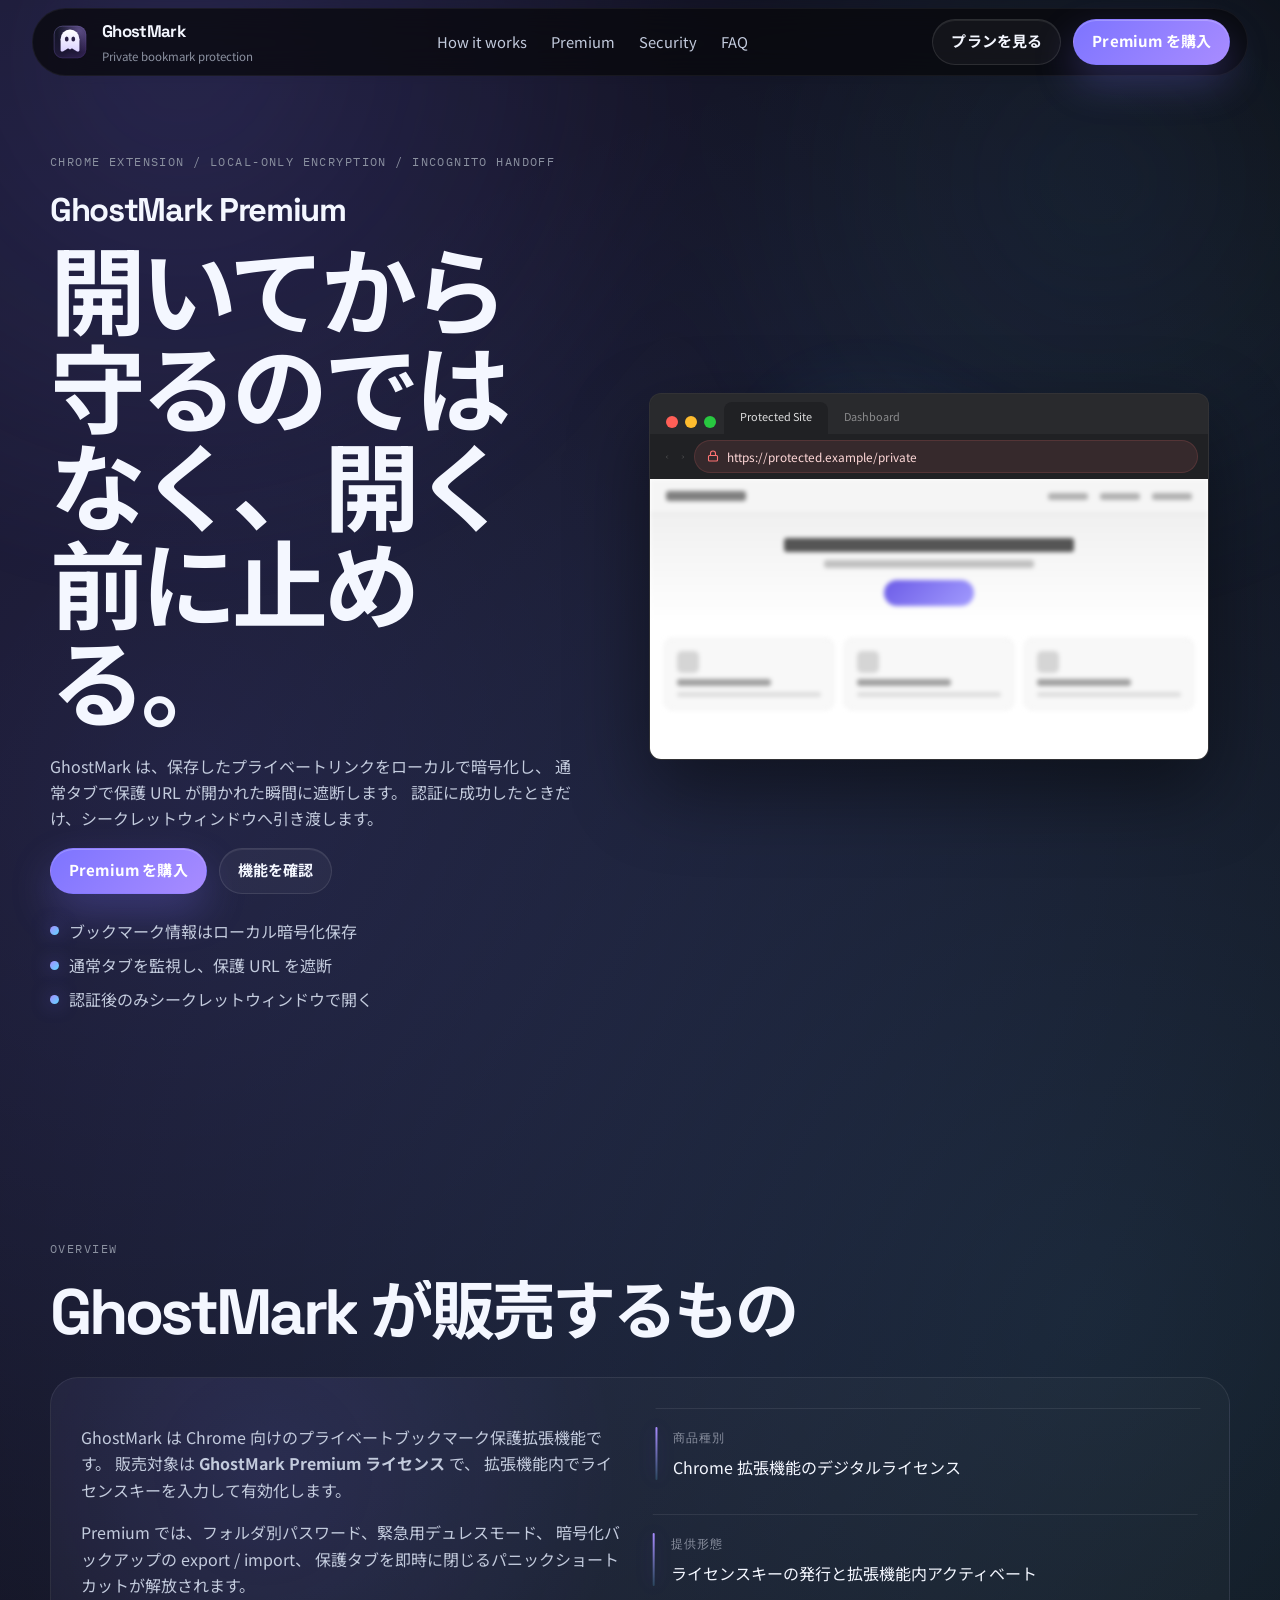
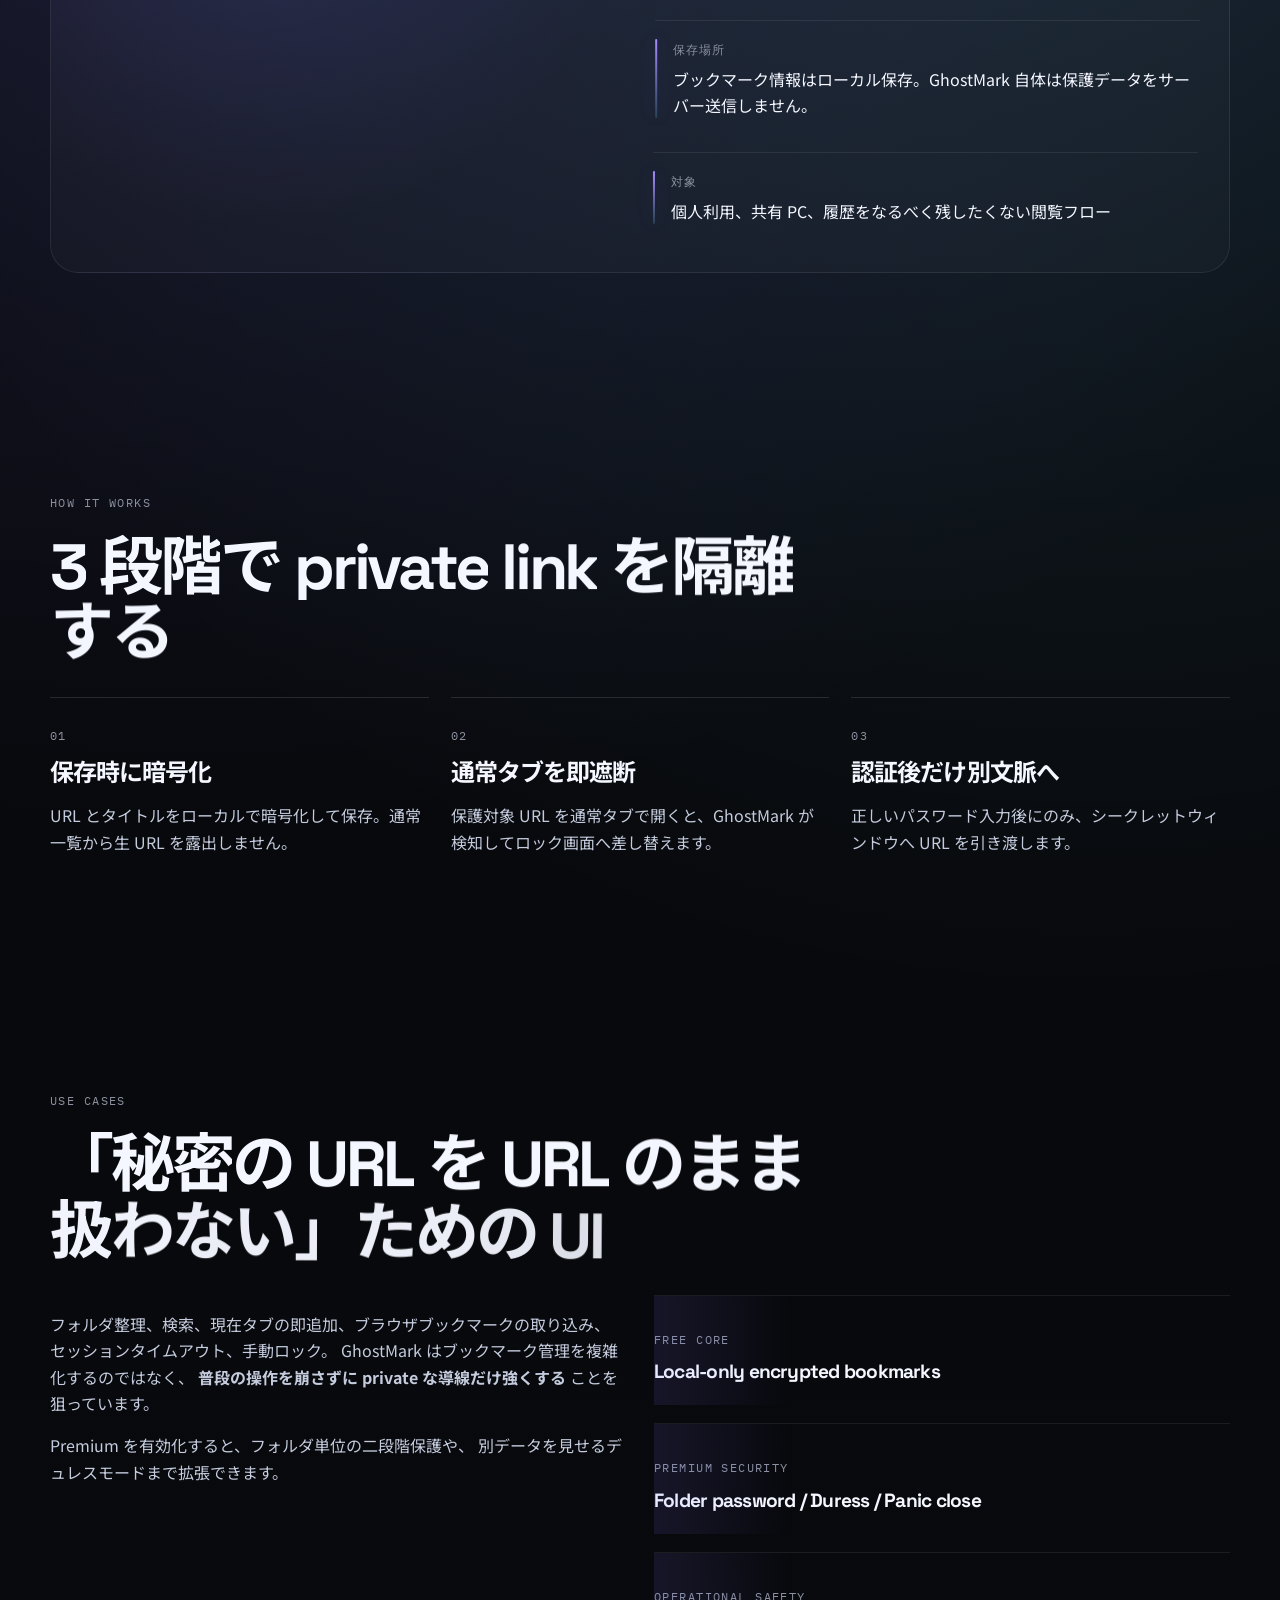
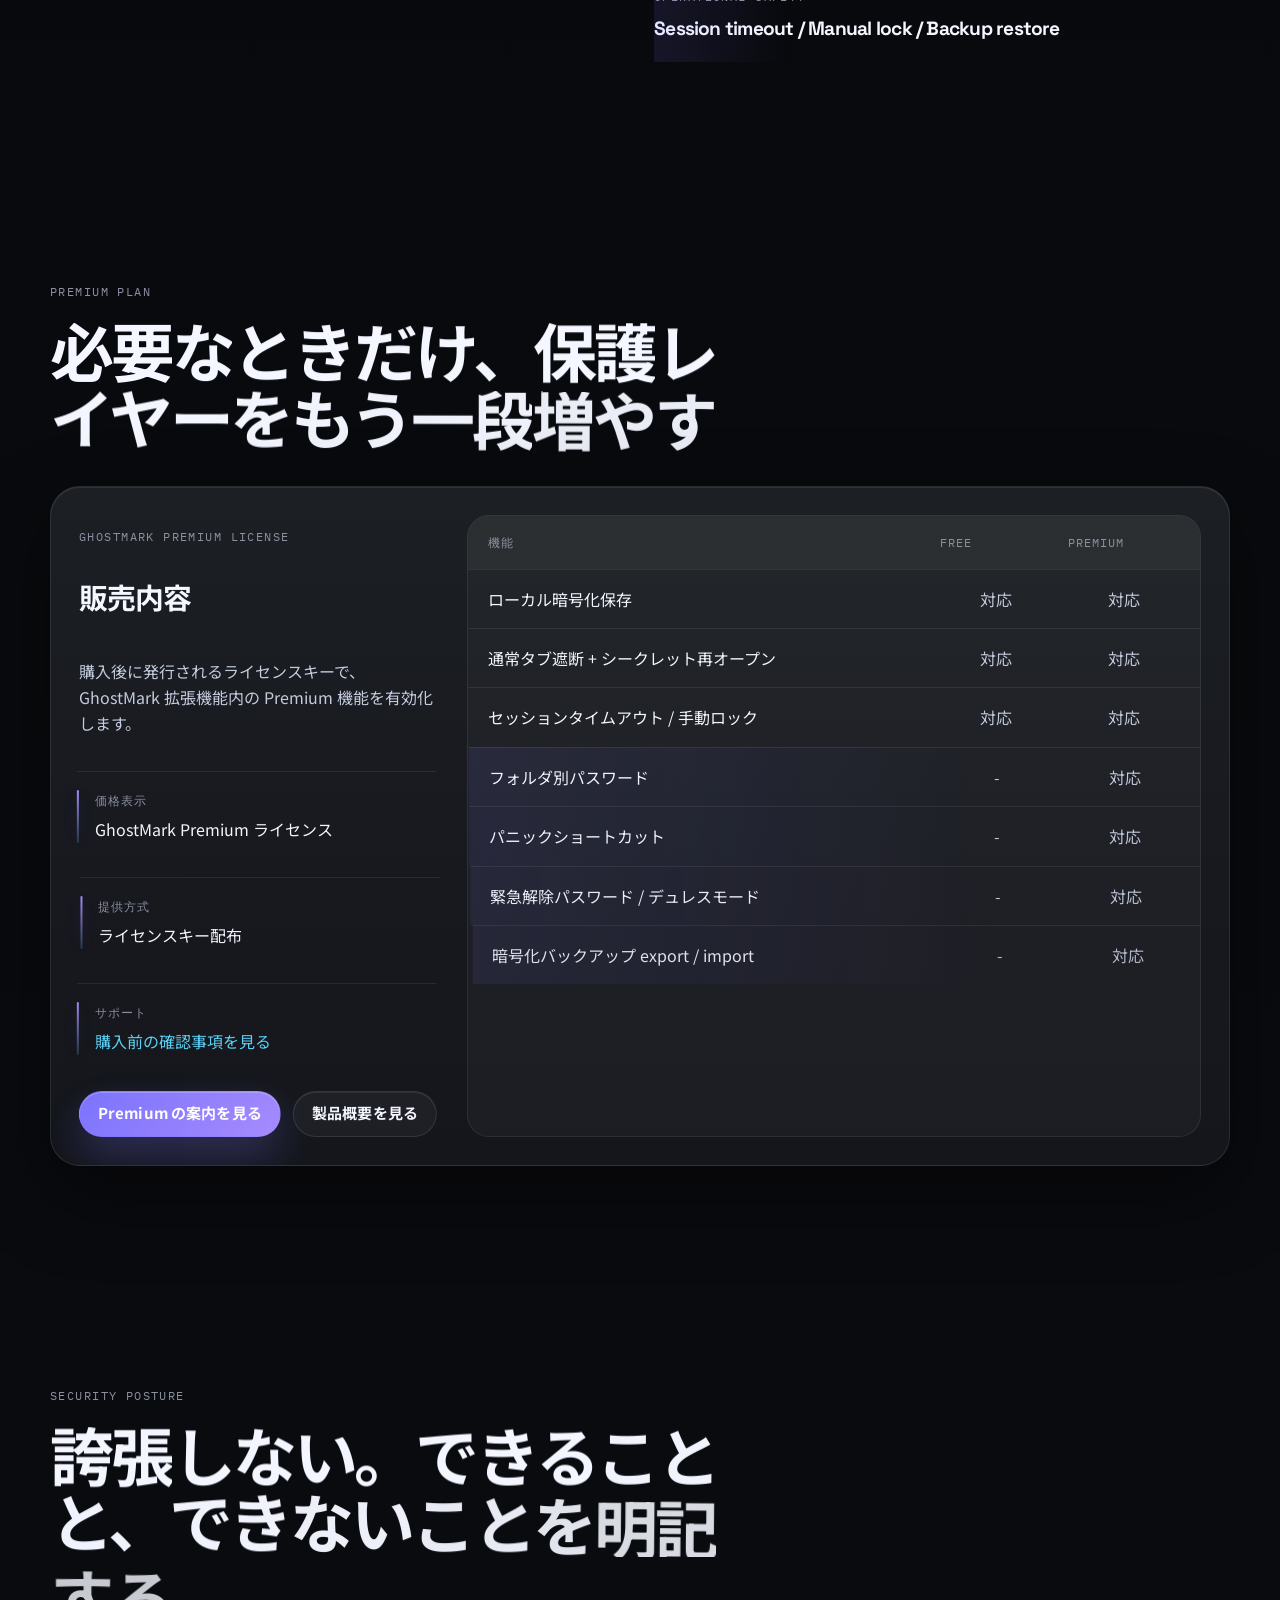
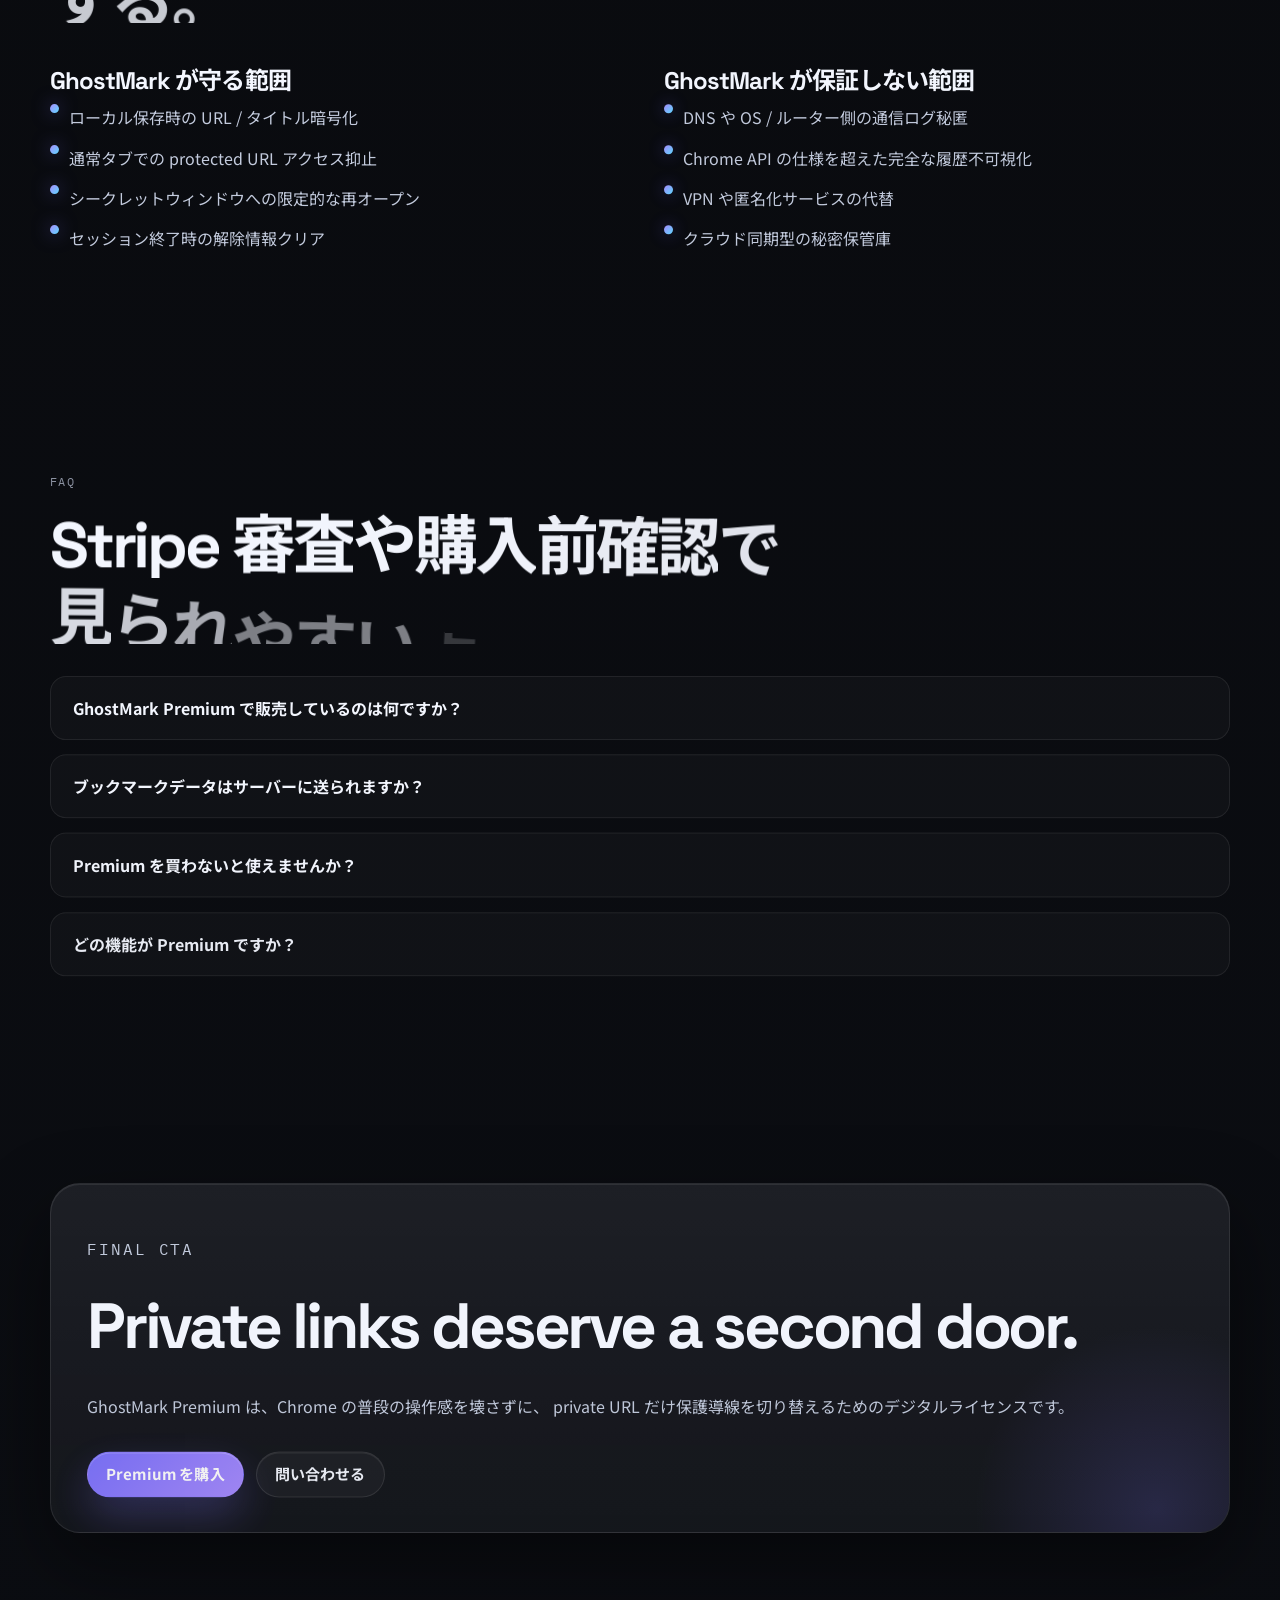
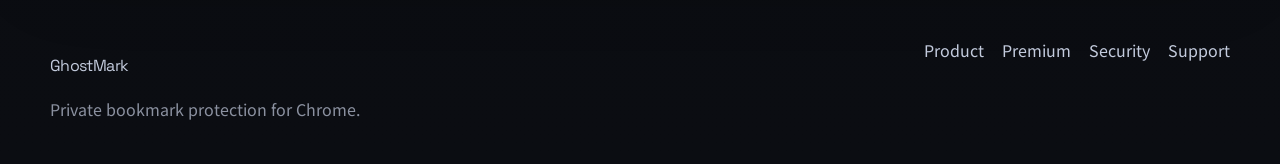
==== commit 90ce90f9: "feat: replace hero visual columns with a dynamic browser window component featuring block and auth o" ====
--- a/index.html
+++ b/index.html
@@ -69,61 +69,169 @@
         <div class="hero-visual" data-reveal aria-hidden="true">
           <div class="hero-glow"></div>
 
-          <div class="visual-column visual-column-left">
-            <div class="mini-browser mini-browser-danger">
-              <div class="mini-browser-bar">
-                <span></span><span></span><span></span>
-              </div>
-              <div class="mini-browser-url">
-                <span class="url-dot"></span>
-                protected.example/private
-              </div>
-              <div class="mini-browser-body">
-                <div class="mini-browser-alert">
-                  <p class="alert-kicker">Regular tab</p>
-                  <p class="alert-title">Blocked before browsing continues</p>
-                  <p class="alert-copy">GhostMark detects the protected URL and removes the tab from the normal browsing flow.</p>
-                </div>
-              </div>
-            </div>
-          </div>
-
-          <div class="visual-column visual-column-center">
-            <div class="lock-panel">
-              <div class="lock-panel-top">
-                <img src="assets/logo-mark.svg" alt="" class="lock-panel-mark">
-                <div>
-                  <p class="lock-panel-title">認証ゲート</p>
-                  <p class="lock-panel-copy">Master password or folder password</p>
-                </div>
-              </div>
-              <div class="lock-panel-form">
-                <label>
-                  Password
-                  <span class="input-shell">••••••••••••</span>
-                </label>
-                <button class="button button-primary lock-panel-button" type="button">シークレットで開く</button>
-              </div>
-            </div>
-          </div>
-
-          <div class="visual-column visual-column-right">
-            <div class="mini-browser mini-browser-safe">
-              <div class="mini-browser-bar">
-                <span></span><span></span><span></span>
-              </div>
-              <div class="mini-browser-url">
-                <span class="url-dot url-dot-safe"></span>
-                Incognito window
-              </div>
-              <div class="mini-browser-body">
-                <div class="mini-browser-note">
-                  <p class="alert-kicker">After unlock</p>
-                  <p class="alert-title">Private page opens in a separate context</p>
-                  <p class="alert-copy">Session timeout, manual lock, and premium panic close keep the escape route short.</p>
-                </div>
-              </div>
-            </div>
+          <div class="hero-browser-stage">
+            <!-- Main Chrome window showing a webpage -->
+            <div class="hero-chrome-window js-hero-chrome">
+              <div class="hero-chrome-titlebar">
+                <div class="hero-chrome-dots">
+                  <span class="dot-red"></span>
+                  <span class="dot-yellow"></span>
+                  <span class="dot-green"></span>
+                </div>
+                <div class="hero-chrome-tabs">
+                  <div class="hero-chrome-tab is-active">
+                    <span class="hero-chrome-tab-label">Protected Site</span>
+                  </div>
+                  <div class="hero-chrome-tab">
+                    <span class="hero-chrome-tab-label">Dashboard</span>
+                  </div>
+                </div>
+              </div>
+              <div class="hero-chrome-urlbar">
+                <div class="hero-chrome-nav-btns">
+                  <svg width="14" height="14" viewBox="0 0 24 24" fill="none" stroke="currentColor" stroke-width="2"><polyline points="15 18 9 12 15 6"/></svg>
+                  <svg width="14" height="14" viewBox="0 0 24 24" fill="none" stroke="currentColor" stroke-width="2"><polyline points="9 18 15 12 9 6"/></svg>
+                </div>
+                <div class="hero-chrome-url-input">
+                  <span class="hero-chrome-lock-icon js-hero-lock-icon">
+                    <svg width="12" height="12" viewBox="0 0 24 24" fill="none" stroke="currentColor" stroke-width="2.2"><rect x="3" y="11" width="18" height="11" rx="2" ry="2"/><path d="M7 11V7a5 5 0 0 1 10 0v4"/></svg>
+                  </span>
+                  <span class="hero-chrome-url-text js-hero-url-text">https://protected.example/private</span>
+                </div>
+              </div>
+              <!-- Webpage area -->
+              <div class="hero-chrome-body">
+                <div class="hero-chrome-page js-hero-content">
+                  <div class="hero-page-top">
+                    <div class="hero-page-logo-box"></div>
+                    <div class="hero-page-links">
+                      <span></span><span></span><span></span>
+                    </div>
+                  </div>
+                  <div class="hero-page-hero-area">
+                    <div class="hero-page-h1"></div>
+                    <div class="hero-page-h2"></div>
+                    <div class="hero-page-cta-pill"></div>
+                  </div>
+                  <div class="hero-page-cols">
+                    <div class="hero-page-col">
+                      <div class="hero-page-box"></div>
+                      <span class="hero-page-col-h"></span>
+                      <span class="hero-page-col-p"></span>
+                    </div>
+                    <div class="hero-page-col">
+                      <div class="hero-page-box"></div>
+                      <span class="hero-page-col-h"></span>
+                      <span class="hero-page-col-p"></span>
+                    </div>
+                    <div class="hero-page-col">
+                      <div class="hero-page-box"></div>
+                      <span class="hero-page-col-h"></span>
+                      <span class="hero-page-col-p"></span>
+                    </div>
+                  </div>
+                </div>
+              </div>
+            </div>
+
+            <!-- Block overlay -->
+            <div class="hero-block-overlay js-hero-block-overlay">
+              <div class="hero-block-inner">
+                <div class="hero-block-icon-wrap">
+                  <svg width="56" height="56" viewBox="0 0 24 24" fill="none" stroke="currentColor" stroke-width="1.5" stroke-linecap="round" stroke-linejoin="round">
+                    <path d="M10.29 3.86L1.82 18a2 2 0 0 0 1.71 3h16.94a2 2 0 0 0 1.71-3L13.71 3.86a2 2 0 0 0-3.42 0z"/>
+                    <line x1="12" y1="9" x2="12" y2="13"/>
+                    <line x1="12" y1="17" x2="12.01" y2="17"/>
+                  </svg>
+                </div>
+                <p class="hero-block-kicker">GhostMark Protection</p>
+                <p class="hero-block-title">This page has been blocked</p>
+                <p class="hero-block-copy">The URL <code class="hero-block-url">protected.example/private</code> is in your protected list.<br>Browsing in a normal tab is not allowed.</p>
+              </div>
+            </div>
+
+            <!-- Auth gate -->
+            <div class="hero-auth-gate js-hero-auth-gate">
+              <div class="hero-auth-inner">
+                <div class="hero-auth-brand">
+                  <img src="assets/logo-mark.svg" alt="" class="hero-auth-logo">
+                  <div>
+                    <p class="hero-auth-title">GhostMark</p>
+                    <p class="hero-auth-copy">Enter password to open in Incognito</p>
+                  </div>
+                </div>
+                <div class="hero-auth-form">
+                  <div class="hero-auth-input-wrap">
+                    <svg width="16" height="16" viewBox="0 0 24 24" fill="none" stroke="currentColor" stroke-width="2"><rect x="3" y="11" width="18" height="11" rx="2" ry="2"/><path d="M7 11V7a5 5 0 0 1 10 0v4"/></svg>
+                    <div class="hero-auth-password-dots">
+                      <span class="hero-auth-dot"></span><span class="hero-auth-dot"></span><span class="hero-auth-dot"></span><span class="hero-auth-dot"></span>
+                      <span class="hero-auth-dot"></span><span class="hero-auth-dot"></span><span class="hero-auth-dot"></span><span class="hero-auth-dot"></span>
+                    </div>
+                  </div>
+                  <button class="button button-primary hero-auth-btn js-hero-auth-btn" type="button">
+                    <svg width="14" height="14" viewBox="0 0 24 24" fill="none" stroke="currentColor" stroke-width="2.2"><path d="M17.5 19H9a7 7 0 1 1 6.71-5h.79a3 3 0 1 1 0 6h-.79l1.79-1z"/></svg>
+                    Open in Incognito
+                  </button>
+                </div>
+                <div class="hero-auth-status js-hero-auth-status">
+                  <svg width="14" height="14" viewBox="0 0 24 24" fill="none" stroke="currentColor" stroke-width="2.5"><polyline points="20 6 9 17 4 12"/></svg>
+                  <span>Verified</span>
+                </div>
+              </div>
+            </div>
+
+            <!-- Incognito window -->
+            <div class="hero-incognito-window js-hero-incognito">
+              <div class="hero-incognito-titlebar">
+                <div class="hero-incognito-dots">
+                  <span class="dot-red"></span>
+                  <span class="dot-yellow"></span>
+                  <span class="dot-green"></span>
+                </div>
+                <div class="hero-incognito-tabs">
+                  <div class="hero-incognito-tab is-active">
+                    <span class="hero-incognito-tab-label">Protected Site</span>
+                  </div>
+                </div>
+                <div class="hero-incognito-badge">
+                  <svg width="12" height="12" viewBox="0 0 24 24" fill="none" stroke="currentColor" stroke-width="2"><path d="M17.5 19H9a7 7 0 1 1 6.71-5h.79a3 3 0 1 1 0 6h-.79l1.79-1z"/></svg>
+                </div>
+              </div>
+              <div class="hero-incognito-urlbar">
+                <div class="hero-incognito-nav-btns">
+                  <svg width="14" height="14" viewBox="0 0 24 24" fill="none" stroke="currentColor" stroke-width="2"><polyline points="15 18 9 12 15 6"/></svg>
+                  <svg width="14" height="14" viewBox="0 0 24 24" fill="none" stroke="currentColor" stroke-width="2"><polyline points="9 18 15 12 9 6"/></svg>
+                </div>
+                <div class="hero-incognito-url-input">
+                  <span class="hero-incognito-lock">
+                    <svg width="12" height="12" viewBox="0 0 24 24" fill="none" stroke="#78e4ab" stroke-width="2.2"><rect x="3" y="11" width="18" height="11" rx="2" ry="2"/><path d="M7 11V7a5 5 0 0 1 10 0v4"/></svg>
+                  </span>
+                  <span class="hero-incognito-url-text">https://protected.example/private</span>
+                </div>
+              </div>
+              <div class="hero-incognito-body">
+                <div class="hero-incognito-page">
+                  <div class="hero-page-top">
+                    <div class="hero-page-logo-box"></div>
+                    <div class="hero-page-links">
+                      <span></span><span></span><span></span>
+                    </div>
+                  </div>
+                  <div class="hero-page-hero-area">
+                    <div class="hero-page-h1"></div>
+                    <div class="hero-page-h2"></div>
+                    <div class="hero-page-cta-pill"></div>
+                  </div>
+                </div>
+                <div class="hero-incognito-success-badge">
+                  <svg width="16" height="16" viewBox="0 0 24 24" fill="none" stroke="#78e4ab" stroke-width="2.5"><polyline points="20 6 9 17 4 12"/></svg>
+                  <span>Opened safely in separate context</span>
+                </div>
+              </div>
+            </div>
+
+            <!-- Transfer beam -->
+            <div class="hero-transfer-beam js-hero-transfer-beam" aria-hidden="true"></div>
           </div>
         </div>
       </section>
--- a/styles.css
+++ b/styles.css
@@ -333,12 +333,10 @@
 }
 
 .hero-visual {
-  min-height: 620px;
-  display: grid;
-  grid-template-columns: 0.78fr 0.9fr 0.78fr;
-  gap: 14px;
-  align-items: center;
-  perspective: 1600px;
+  min-height: 520px;
+  display: grid;
+  place-items: center;
+  position: relative;
 }
 
 .hero-glow {
@@ -358,20 +356,6 @@
   to {
     transform: translate3d(10px, -16px, 0) scale(1.08);
   }
-}
-
-.visual-column {
-  position: relative;
-  z-index: 1;
-  transform-style: preserve-3d;
-}
-
-.visual-column-left {
-  transform: translateY(38px) rotate(-7deg);
-}
-
-.visual-column-right {
-  transform: translateY(28px) rotate(8deg);
 }
 
 .js-hero-panel,
@@ -562,6 +546,708 @@
 
 .lock-panel-button {
   width: 100%;
+}
+
+/* ── Hero browser stage ──────────────────────────────────── */
+
+.hero-browser-stage {
+  position: relative;
+  width: 100%;
+  max-width: 560px;
+  margin: 0 auto;
+  min-height: 440px;
+  display: grid;
+  place-items: center;
+  perspective: 1200px;
+}
+
+.hero-chrome-window {
+  position: relative;
+  z-index: 1;
+  width: 100%;
+  border-radius: 12px;
+  border: 1px solid rgba(255, 255, 255, 0.08);
+  background: #202124;
+  box-shadow: var(--shadow-lg);
+  overflow: hidden;
+  will-change: transform, opacity, filter;
+}
+
+.hero-chrome-titlebar {
+  display: flex;
+  align-items: flex-end;
+  gap: 0;
+  padding: 8px 8px 0;
+  background: #292a2d;
+  min-height: 38px;
+}
+
+.hero-chrome-dots {
+  display: inline-flex;
+  gap: 7px;
+  flex-shrink: 0;
+  padding: 4px 8px 6px;
+}
+
+.hero-chrome-dots .dot-red { background: #ff5f57; }
+.hero-chrome-dots .dot-yellow { background: #febc2e; }
+.hero-chrome-dots .dot-green { background: #28c840; }
+
+.hero-chrome-dots span {
+  width: 12px;
+  height: 12px;
+  border-radius: 50%;
+}
+
+.hero-chrome-tabs {
+  display: inline-flex;
+  gap: 0;
+  flex: 1;
+  overflow: hidden;
+}
+
+.hero-chrome-tab {
+  display: inline-flex;
+  align-items: center;
+  gap: 6px;
+  padding: 6px 16px 8px;
+  border-radius: 8px 8px 0 0;
+  font-size: 0.68rem;
+  color: rgba(255, 255, 255, 0.45);
+  max-width: 160px;
+  min-width: 0;
+  background: transparent;
+}
+
+.hero-chrome-tab.is-active {
+  background: #202124;
+  color: rgba(255, 255, 255, 0.85);
+}
+
+.hero-chrome-tab-icon {
+  flex-shrink: 0;
+  opacity: 0.6;
+}
+
+.hero-chrome-tab-label {
+  white-space: nowrap;
+  overflow: hidden;
+  text-overflow: ellipsis;
+  font-family: "Noto Sans JP", sans-serif;
+}
+
+.hero-chrome-urlbar {
+  display: flex;
+  align-items: center;
+  gap: 4px;
+  padding: 6px 10px;
+  background: #202124;
+}
+
+.hero-chrome-nav-btns {
+  display: inline-flex;
+  gap: 2px;
+  flex-shrink: 0;
+  color: rgba(255, 255, 255, 0.35);
+}
+
+.hero-chrome-nav-btns svg { padding: 4px; }
+
+.hero-chrome-url-input {
+  flex: 1;
+  display: flex;
+  align-items: center;
+  gap: 8px;
+  padding: 6px 12px;
+  border-radius: 20px;
+  background: #303134;
+  font-size: 0.74rem;
+  min-width: 0;
+  transition: background 300ms var(--ease);
+}
+
+.hero-chrome-lock-icon {
+  flex-shrink: 0;
+  color: rgba(255, 255, 255, 0.4);
+  transition: color 300ms var(--ease);
+}
+
+.hero-chrome-url-text {
+  flex: 1;
+  min-width: 0;
+  color: rgba(255, 255, 255, 0.55);
+  white-space: nowrap;
+  overflow: hidden;
+  text-overflow: ellipsis;
+  font-family: "Noto Sans JP", sans-serif;
+}
+
+.hero-chrome-url-actions {
+  flex-shrink: 0;
+  color: rgba(255, 255, 255, 0.35);
+  padding: 4px;
+}
+
+.hero-chrome-body {
+  background: #fff;
+  min-height: 280px;
+  position: relative;
+  overflow: hidden;
+}
+
+.hero-chrome-page {
+  transition: opacity 400ms var(--ease), filter 400ms var(--ease);
+}
+
+.hero-page-top {
+  display: flex;
+  align-items: center;
+  justify-content: space-between;
+  padding: 12px 16px;
+  background: #f5f5f5;
+  border-bottom: 1px solid #e0e0e0;
+}
+
+.hero-page-logo-box {
+  width: 80px;
+  height: 10px;
+  border-radius: 3px;
+  background: #808080;
+}
+
+.hero-page-links {
+  display: flex;
+  gap: 12px;
+}
+
+.hero-page-links span {
+  width: 40px;
+  height: 7px;
+  border-radius: 3px;
+  background: #b0b0b0;
+}
+
+.hero-page-hero-area {
+  text-align: center;
+  padding: 24px 16px 18px;
+  background: linear-gradient(180deg, #f0f0f0, #fff);
+}
+
+.hero-page-h1 {
+  width: 55%;
+  height: 14px;
+  border-radius: 3px;
+  background: #555;
+  margin: 0 auto 8px;
+}
+
+.hero-page-h2 {
+  width: 40%;
+  height: 8px;
+  border-radius: 3px;
+  background: #c0c0c0;
+  margin: 0 auto 12px;
+}
+
+.hero-page-cta-pill {
+  width: 90px;
+  height: 26px;
+  border-radius: 13px;
+  background: linear-gradient(135deg, #6c5ce7, #a29bfe);
+  margin: 0 auto;
+}
+
+.hero-page-cols {
+  display: grid;
+  grid-template-columns: repeat(3, 1fr);
+  gap: 10px;
+  padding: 14px 14px 16px;
+}
+
+.hero-page-col {
+  display: grid;
+  gap: 6px;
+  padding: 12px;
+  border-radius: 8px;
+  background: #f8f8f8;
+  border: 1px solid #eee;
+}
+
+.hero-page-box {
+  width: 22px;
+  height: 22px;
+  border-radius: 5px;
+  background: #d5d5d5;
+}
+
+.hero-page-col-h {
+  width: 65%;
+  height: 7px;
+  border-radius: 3px;
+  background: #a0a0a0;
+}
+
+.hero-page-col-p {
+  width: 100%;
+  height: 5px;
+  border-radius: 3px;
+  background: #ddd;
+}
+
+/* Block overlay */
+.hero-block-overlay {
+  position: absolute;
+  inset: 0;
+  z-index: 5;
+  display: grid;
+  place-items: center;
+  padding: 24px;
+  border-radius: 12px;
+  background:
+    radial-gradient(circle at 50% 35%, rgba(255, 115, 115, 0.15), transparent 55%),
+    rgba(10, 12, 18, 0.95);
+  backdrop-filter: blur(6px);
+  opacity: 0;
+  transform: scale(0.96);
+  pointer-events: none;
+  will-change: opacity, transform;
+}
+
+.hero-block-inner {
+  display: grid;
+  gap: 12px;
+  place-items: center;
+  text-align: center;
+  max-width: 340px;
+}
+
+.hero-block-icon-wrap {
+  color: var(--danger);
+  filter: drop-shadow(0 0 20px rgba(255, 115, 115, 0.4));
+}
+
+.hero-block-kicker {
+  margin: 0;
+  font-family: "IBM Plex Mono", monospace;
+  font-size: 0.64rem;
+  letter-spacing: 0.1em;
+  text-transform: uppercase;
+  color: var(--danger);
+  opacity: 0.8;
+}
+
+.hero-block-title {
+  margin: 0;
+  font-family: "Space Grotesk", "Noto Sans JP", sans-serif;
+  font-size: 1.15rem;
+  font-weight: 700;
+  letter-spacing: -0.03em;
+  color: #fff;
+  line-height: 1.2;
+}
+
+.hero-block-copy {
+  margin: 0;
+  color: var(--text-soft);
+  font-size: 0.78rem;
+  line-height: 1.55;
+}
+
+.hero-block-url {
+  display: inline-block;
+  padding: 2px 8px;
+  border-radius: 4px;
+  background: rgba(255, 115, 115, 0.12);
+  color: #ffd8d8;
+  font-family: "IBM Plex Mono", monospace;
+  font-size: 0.72rem;
+}
+
+.hero-block-actions { margin-top: 4px; }
+
+.hero-block-action-btn {
+  display: inline-flex;
+  align-items: center;
+  gap: 6px;
+  padding: 8px 16px;
+  border-radius: 8px;
+  border: 1px solid rgba(125, 116, 255, 0.2);
+  background: rgba(125, 116, 255, 0.08);
+  color: var(--accent-2);
+  font-size: 0.74rem;
+  font-weight: 500;
+  cursor: default;
+}
+
+/* Auth gate */
+.hero-auth-gate {
+  position: absolute;
+  inset: 0;
+  z-index: 6;
+  display: grid;
+  place-items: center;
+  padding: 24px;
+  border-radius: 12px;
+  background:
+    radial-gradient(circle at 50% 30%, rgba(125, 116, 255, 0.12), transparent 50%),
+    rgba(10, 12, 18, 0.96);
+  backdrop-filter: blur(8px);
+  opacity: 0;
+  transform: scale(0.94) translateY(8px);
+  pointer-events: none;
+  will-change: opacity, transform;
+}
+
+.hero-auth-inner {
+  display: grid;
+  gap: 18px;
+  place-items: center;
+  text-align: center;
+  width: 100%;
+  max-width: 320px;
+}
+
+.hero-auth-brand {
+  display: flex;
+  align-items: center;
+  gap: 12px;
+}
+
+.hero-auth-logo {
+  width: 36px;
+  height: 36px;
+  flex-shrink: 0;
+}
+
+.hero-auth-title {
+  margin: 0 0 2px;
+  font-family: "Space Grotesk", "Noto Sans JP", sans-serif;
+  font-size: 0.95rem;
+  font-weight: 700;
+  letter-spacing: -0.02em;
+  color: #fff;
+  text-align: left;
+}
+
+.hero-auth-copy {
+  margin: 0;
+  color: var(--text-muted);
+  font-size: 0.7rem;
+  text-align: left;
+}
+
+.hero-auth-form {
+  display: grid;
+  gap: 12px;
+  width: 100%;
+}
+
+.hero-auth-input-wrap {
+  display: flex;
+  align-items: center;
+  gap: 10px;
+  padding: 10px 14px;
+  border-radius: 10px;
+  border: 1px solid rgba(255, 255, 255, 0.1);
+  background: rgba(6, 8, 12, 0.9);
+  min-height: 44px;
+}
+
+.hero-auth-input-icon {
+  flex-shrink: 0;
+  color: var(--text-muted);
+}
+
+.hero-auth-password-dots {
+  display: flex;
+  gap: 6px;
+  flex: 1;
+  justify-content: center;
+}
+
+.hero-auth-dot {
+  width: 10px;
+  height: 10px;
+  border-radius: 50%;
+  background: rgba(255, 255, 255, 0.16);
+  opacity: 0;
+  transform: scale(0.5);
+  will-change: opacity, transform;
+}
+
+.hero-auth-btn {
+  width: 100%;
+  min-height: 42px;
+  font-size: 0.82rem;
+  display: inline-flex;
+  align-items: center;
+  justify-content: center;
+  gap: 8px;
+}
+
+.hero-auth-status {
+  display: inline-flex;
+  align-items: center;
+  gap: 6px;
+  min-height: 22px;
+  font-family: "IBM Plex Mono", monospace;
+  font-size: 0.68rem;
+  letter-spacing: 0.06em;
+  text-transform: uppercase;
+  color: var(--success);
+  opacity: 0;
+}
+
+/* Incognito window */
+.hero-incognito-window {
+  position: absolute;
+  z-index: 10;
+  width: 82%;
+  max-width: 440px;
+  border-radius: 12px;
+  border: 1px solid rgba(120, 228, 171, 0.15);
+  background: #202124;
+  box-shadow:
+    0 30px 80px rgba(0, 0, 0, 0.5),
+    0 0 40px rgba(95, 216, 255, 0.06);
+  overflow: hidden;
+  opacity: 0;
+  transform: translate(30px, 16px) scale(0.9);
+  pointer-events: none;
+  will-change: opacity, transform;
+}
+
+.hero-incognito-titlebar {
+  display: flex;
+  align-items: flex-end;
+  gap: 0;
+  padding: 8px 8px 0;
+  background: #292a2d;
+  min-height: 38px;
+}
+
+.hero-incognito-dots {
+  display: inline-flex;
+  gap: 7px;
+  flex-shrink: 0;
+  padding: 4px 8px 6px;
+}
+
+.hero-incognito-dots span {
+  width: 12px;
+  height: 12px;
+  border-radius: 50%;
+}
+
+.hero-incognito-dots .dot-red { background: #ff5f57; }
+.hero-incognito-dots .dot-yellow { background: #febc2e; }
+.hero-incognito-dots .dot-green { background: #28c840; }
+
+.hero-incognito-tabs {
+  display: inline-flex;
+  flex: 1;
+  overflow: hidden;
+}
+
+.hero-incognito-tab {
+  display: inline-flex;
+  align-items: center;
+  gap: 6px;
+  padding: 6px 14px 8px;
+  border-radius: 8px 8px 0 0;
+  font-size: 0.66rem;
+  color: rgba(255, 255, 255, 0.7);
+  background: #202124;
+  max-width: 150px;
+}
+
+.hero-incognito-tab-icon {
+  flex-shrink: 0;
+  color: rgba(255, 255, 255, 0.5);
+}
+
+.hero-incognito-tab-label {
+  white-space: nowrap;
+  overflow: hidden;
+  text-overflow: ellipsis;
+  font-family: "Noto Sans JP", sans-serif;
+}
+
+.hero-incognito-badge {
+  flex-shrink: 0;
+  display: grid;
+  place-items: center;
+  padding: 6px 8px;
+  color: rgba(255, 255, 255, 0.35);
+}
+
+.hero-incognito-urlbar {
+  display: flex;
+  align-items: center;
+  gap: 4px;
+  padding: 6px 10px;
+  background: #202124;
+}
+
+.hero-incognito-nav-btns {
+  display: inline-flex;
+  gap: 2px;
+  flex-shrink: 0;
+  color: rgba(255, 255, 255, 0.35);
+}
+
+.hero-incognito-nav-btns svg { padding: 4px; }
+
+.hero-incognito-url-input {
+  flex: 1;
+  display: flex;
+  align-items: center;
+  gap: 8px;
+  padding: 6px 12px;
+  border-radius: 20px;
+  background: #303134;
+  font-size: 0.72rem;
+  min-width: 0;
+}
+
+.hero-incognito-lock { flex-shrink: 0; }
+
+.hero-incognito-url-text {
+  flex: 1;
+  min-width: 0;
+  color: rgba(255, 255, 255, 0.55);
+  white-space: nowrap;
+  overflow: hidden;
+  text-overflow: ellipsis;
+  font-family: "Noto Sans JP", sans-serif;
+}
+
+.hero-incognito-body {
+  background: #fff;
+  min-height: 180px;
+  position: relative;
+  overflow: hidden;
+}
+
+.hero-incognito-success-badge {
+  position: absolute;
+  bottom: 12px;
+  left: 50%;
+  transform: translateX(-50%);
+  display: inline-flex;
+  align-items: center;
+  gap: 6px;
+  padding: 6px 14px;
+  border-radius: 20px;
+  background: rgba(10, 12, 18, 0.88);
+  backdrop-filter: blur(6px);
+  border: 1px solid rgba(120, 228, 171, 0.2);
+  color: var(--success);
+  font-size: 0.68rem;
+  font-weight: 500;
+  white-space: nowrap;
+}
+
+/* Transfer beam */
+.hero-transfer-beam {
+  position: absolute;
+  z-index: 8;
+  left: 15%;
+  right: 15%;
+  top: 50%;
+  height: 3px;
+  border-radius: 999px;
+  opacity: 0;
+  transform-origin: left center;
+  transform: scaleX(0);
+  pointer-events: none;
+  overflow: visible;
+}
+
+.hero-transfer-beam-glow {
+  position: absolute;
+  inset: -4px -20px;
+  border-radius: inherit;
+  background: linear-gradient(90deg, rgba(255, 115, 115, 0.15), rgba(125, 116, 255, 0.4), rgba(95, 216, 255, 0.5));
+  filter: blur(8px);
+}
+
+.hero-transfer-beam::before {
+  content: "";
+  position: absolute;
+  inset: 0;
+  border-radius: inherit;
+  background: linear-gradient(90deg, rgba(255, 115, 115, 0.6), rgba(125, 116, 255, 0.85), rgba(95, 216, 255, 0.9));
+}
+
+/* ── Blocked state ──────────────────────────────────────── */
+
+.hero-chrome-window.is-blocked .hero-chrome-url-input {
+  background: rgba(255, 115, 115, 0.1);
+  border: 1px solid rgba(255, 115, 115, 0.15);
+}
+
+.hero-chrome-window.is-blocked .hero-chrome-lock-icon {
+  color: var(--danger);
+}
+
+.hero-chrome-window.is-blocked .hero-chrome-url-text {
+  color: #ffd8d8;
+}
+
+.hero-chrome-window.is-blocked .hero-chrome-page {
+  opacity: 0.3;
+  filter: blur(2px);
+}
+
+.hero-chrome-window.is-shake {
+  animation: heroChromeShake 400ms var(--ease);
+}
+
+@keyframes heroChromeShake {
+  0%, 100% { transform: translateX(0); }
+  15% { transform: translateX(-4px); }
+  30% { transform: translateX(4px); }
+  50% { transform: translateX(-2px); }
+  70% { transform: translateX(2px); }
+}
+
+/* ── Auth state ─────────────────────────────────────────── */
+
+.hero-chrome-window.is-authing .hero-chrome-url-input {
+  background: rgba(125, 116, 255, 0.08);
+  border: 1px solid rgba(125, 116, 255, 0.12);
+}
+
+.hero-chrome-window.is-authing .hero-chrome-lock-icon {
+  color: var(--accent);
+}
+
+/* ── Success state ──────────────────────────────────────── */
+
+.hero-chrome-window.is-success .hero-chrome-lock-icon {
+  color: var(--success);
+}
+
+.hero-chrome-window.is-success .hero-chrome-url-text {
+  color: #d9fff0;
+}
+
+/* ── Reduced motion ─────────────────────────────────────── */
+
+@media (prefers-reduced-motion: reduce) {
+  .hero-block-overlay,
+  .hero-auth-gate,
+  .hero-incognito-window,
+  .hero-transfer-beam,
+  .hero-auth-dot {
+    animation: none !important;
+    transition: none !important;
+  }
+
+  .hero-chrome-window.is-shake {
+    animation: none !important;
+  }
 }
 
 .flow-stage {
@@ -1538,6 +2224,10 @@
     min-height: auto;
   }
 
+  .hero-browser-stage {
+    max-width: 100%;
+  }
+
   .offer-grid,
   .showcase-grid,
   .security-grid,
@@ -1599,9 +2289,46 @@
     gap: 18px;
   }
 
-  .visual-column-left,
-  .visual-column-right {
-    transform: none;
+  .hero-browser-stage {
+    max-width: 100%;
+    min-height: 360px;
+  }
+
+  .hero-chrome-window {
+    border-radius: 10px;
+  }
+
+  .hero-block-overlay,
+  .hero-auth-gate {
+    padding: 20px 16px;
+    border-radius: 10px;
+  }
+
+  .hero-block-title {
+    font-size: 1rem;
+  }
+
+  .hero-block-copy {
+    font-size: 0.72rem;
+  }
+
+  .hero-incognito-window {
+    width: 92%;
+    max-width: 380px;
+    border-radius: 10px;
+  }
+
+  .hero-page-h1 {
+    width: 75%;
+  }
+
+  .hero-page-h2 {
+    width: 55%;
+  }
+
+  .hero-page-cols {
+    grid-template-columns: 1fr;
+    gap: 6px;
   }
 
   .workflow-rail {
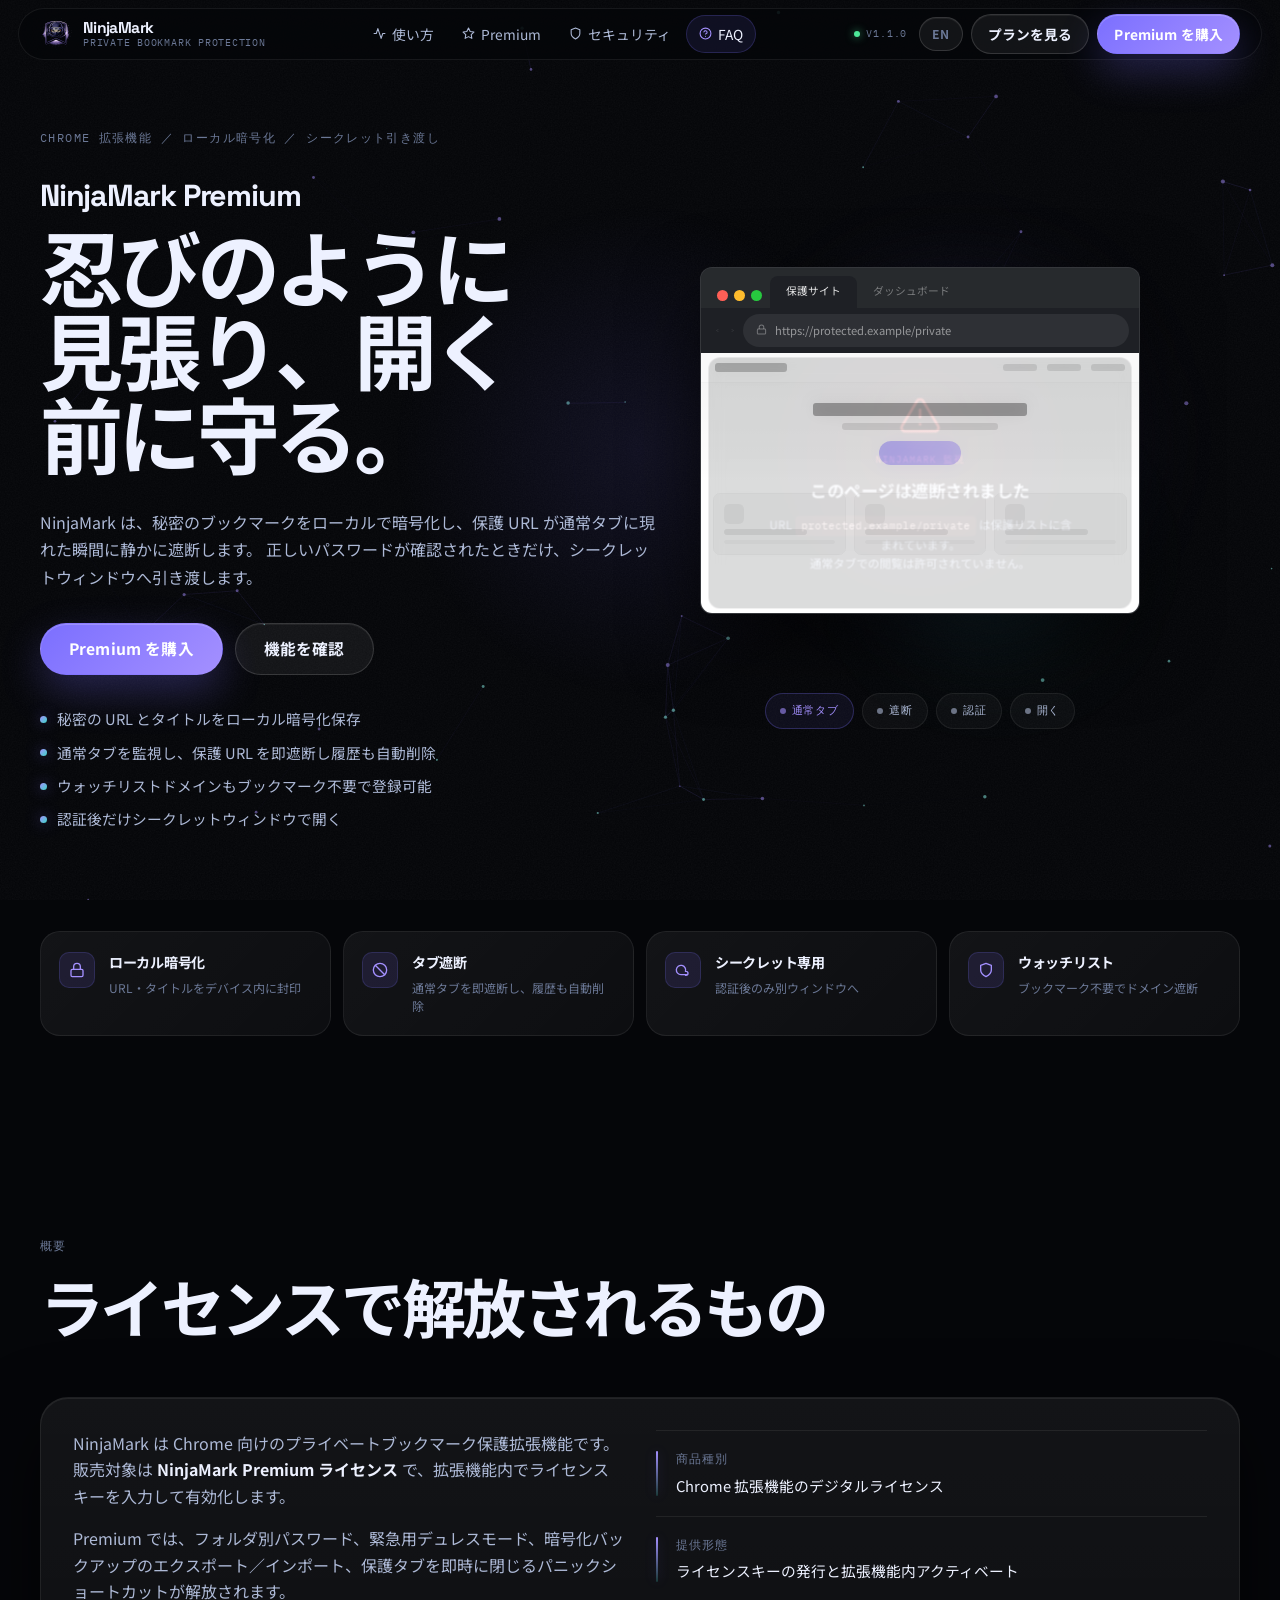
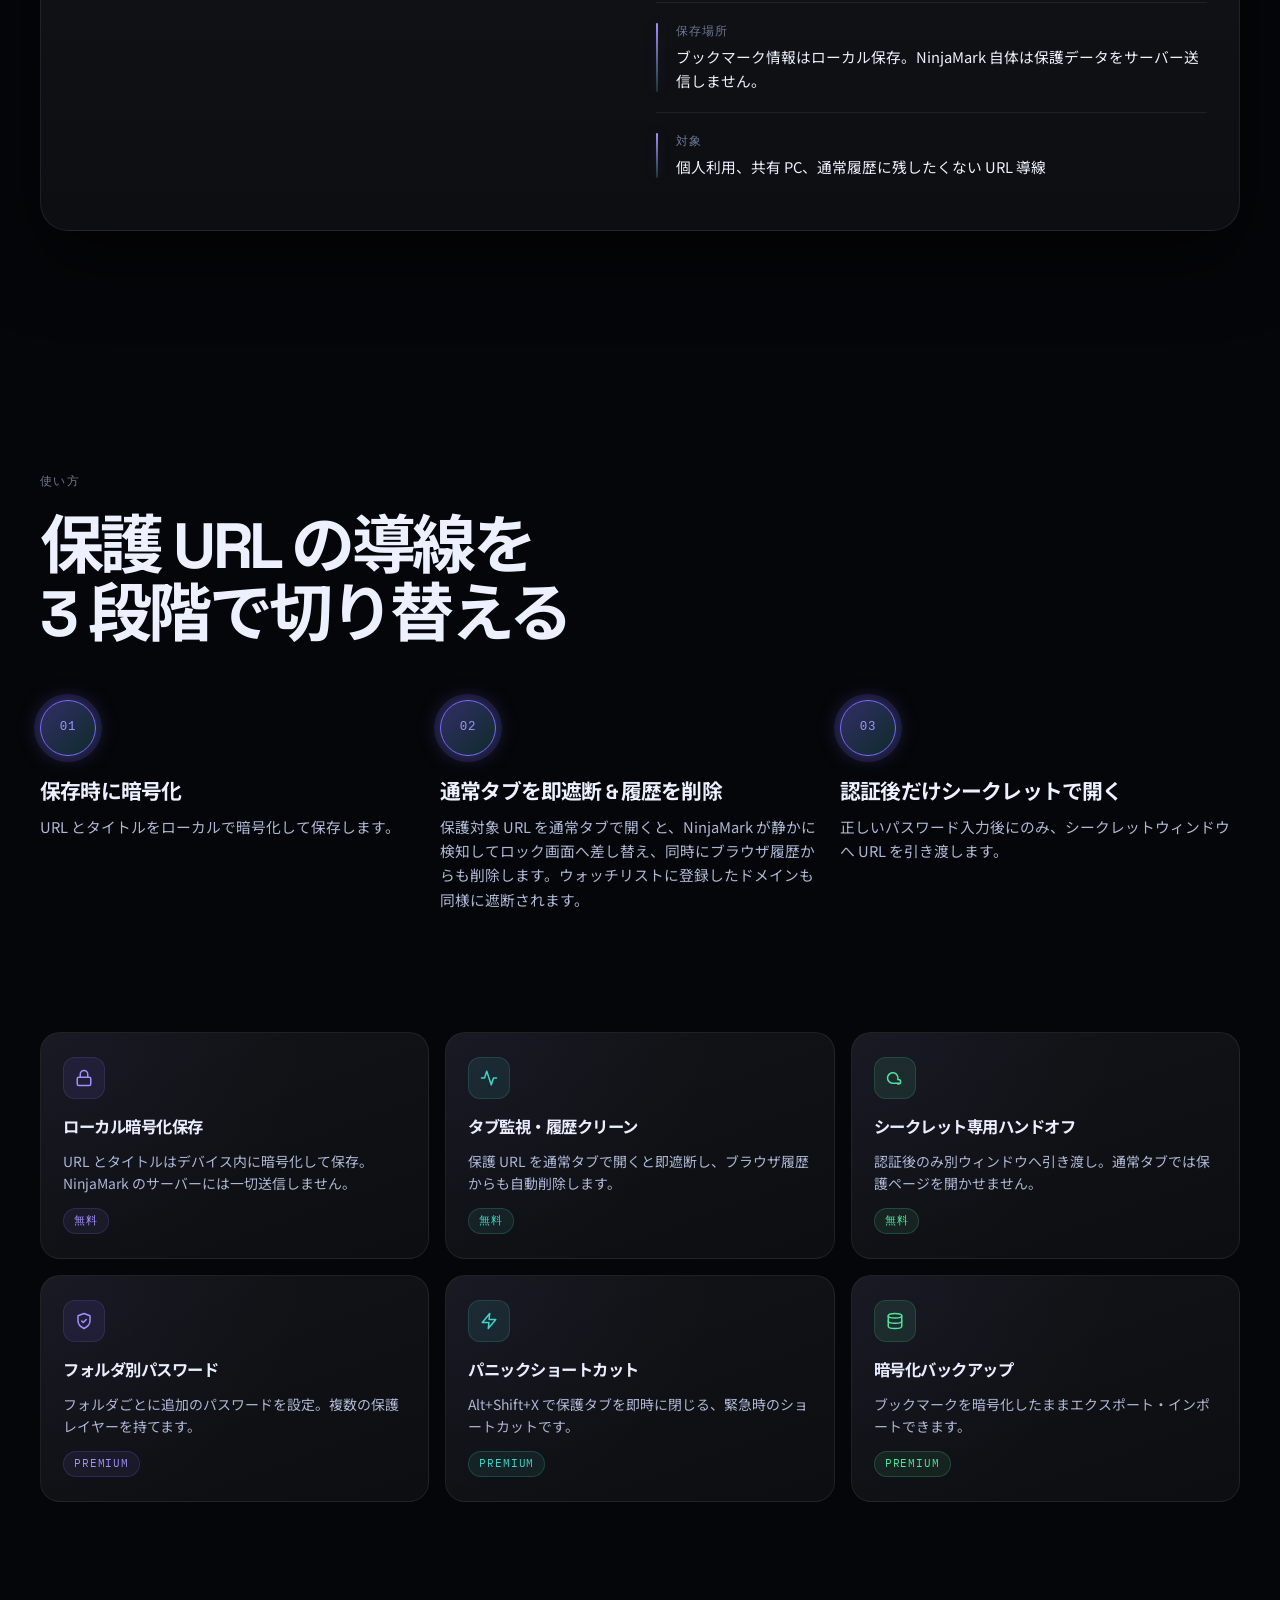
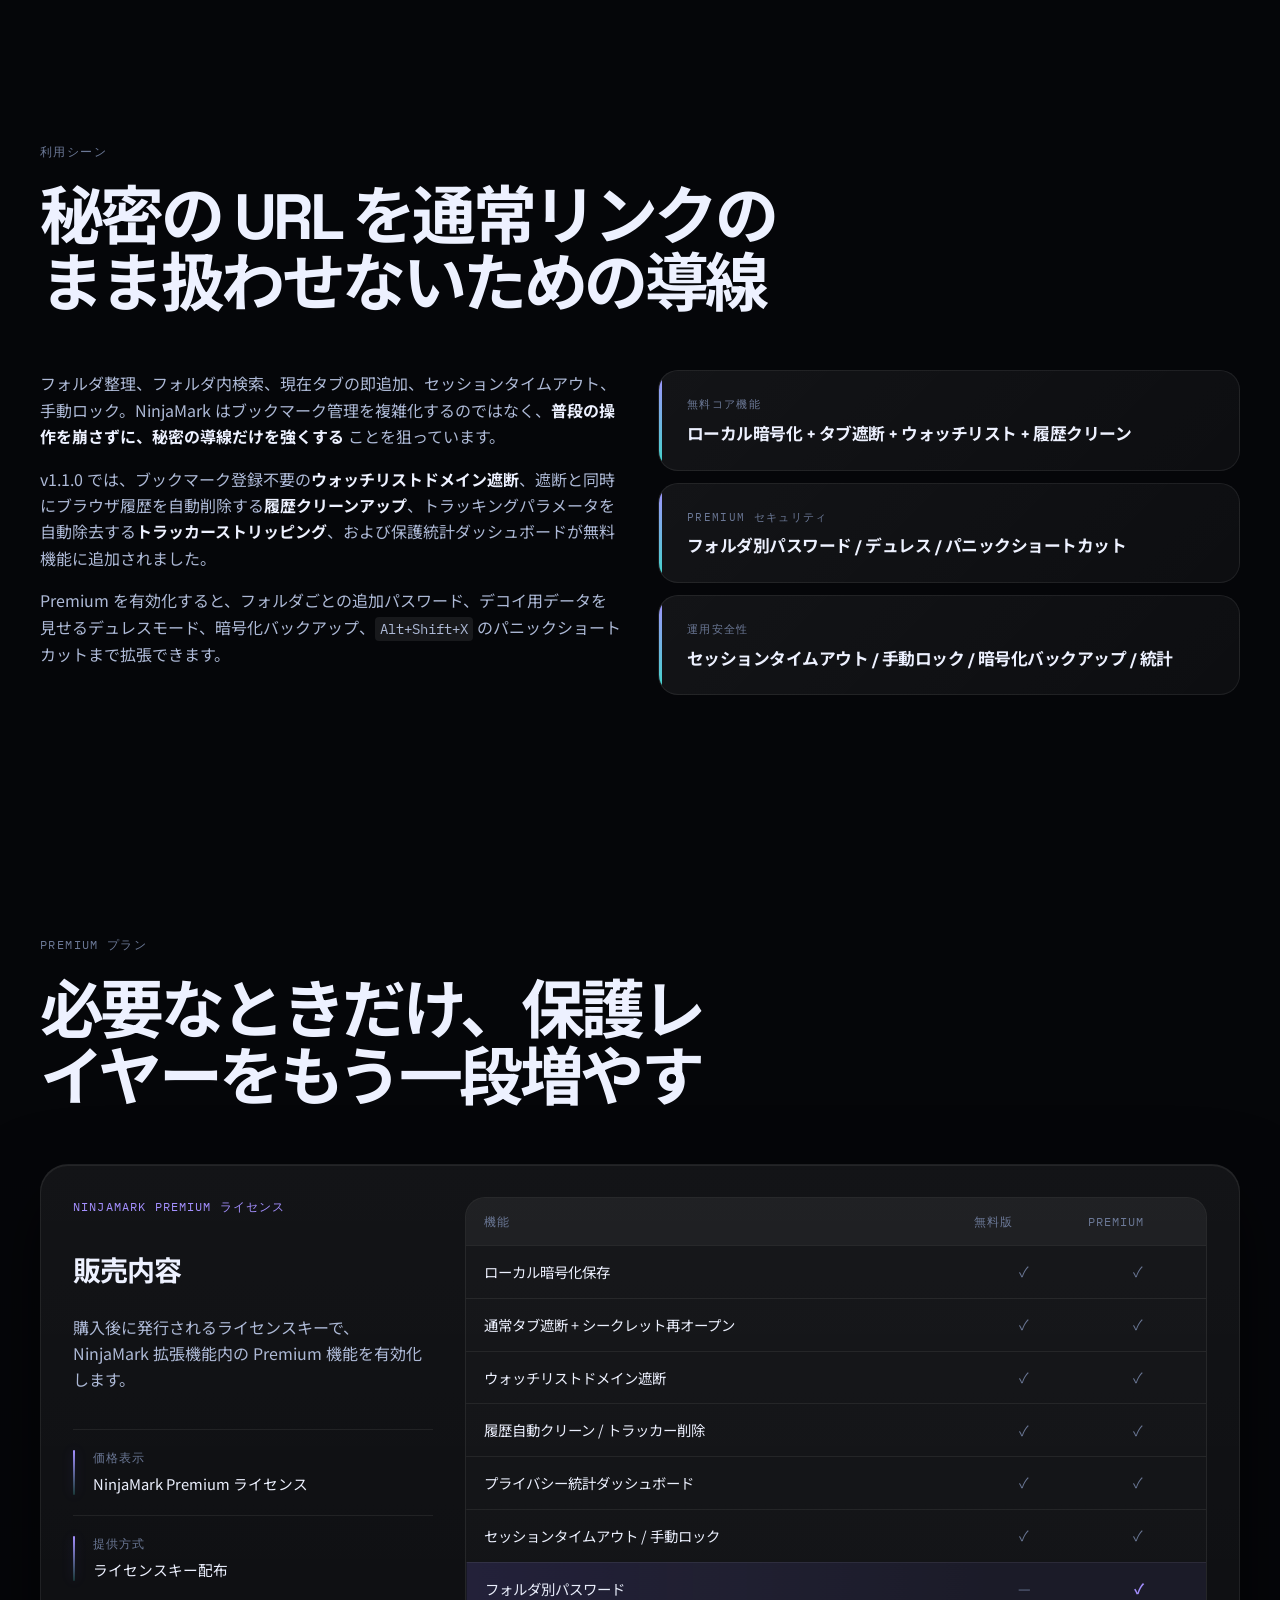
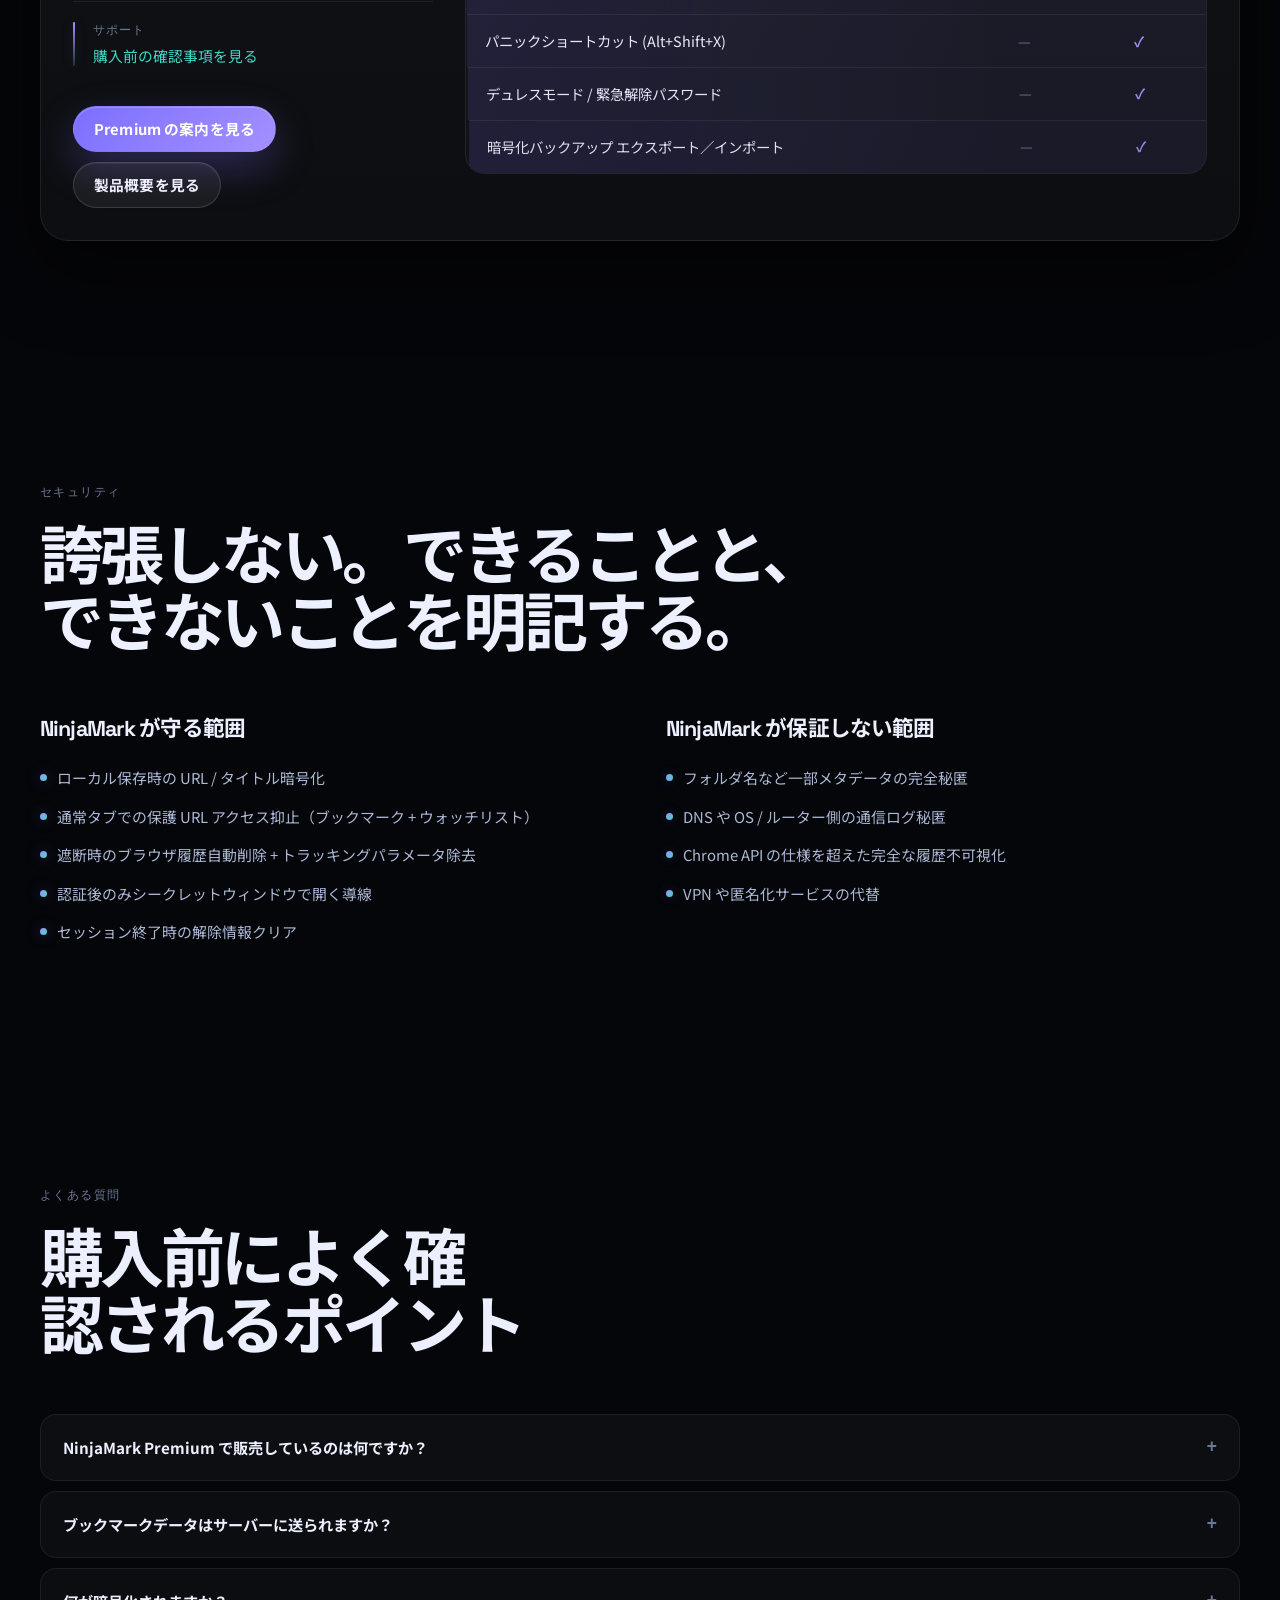
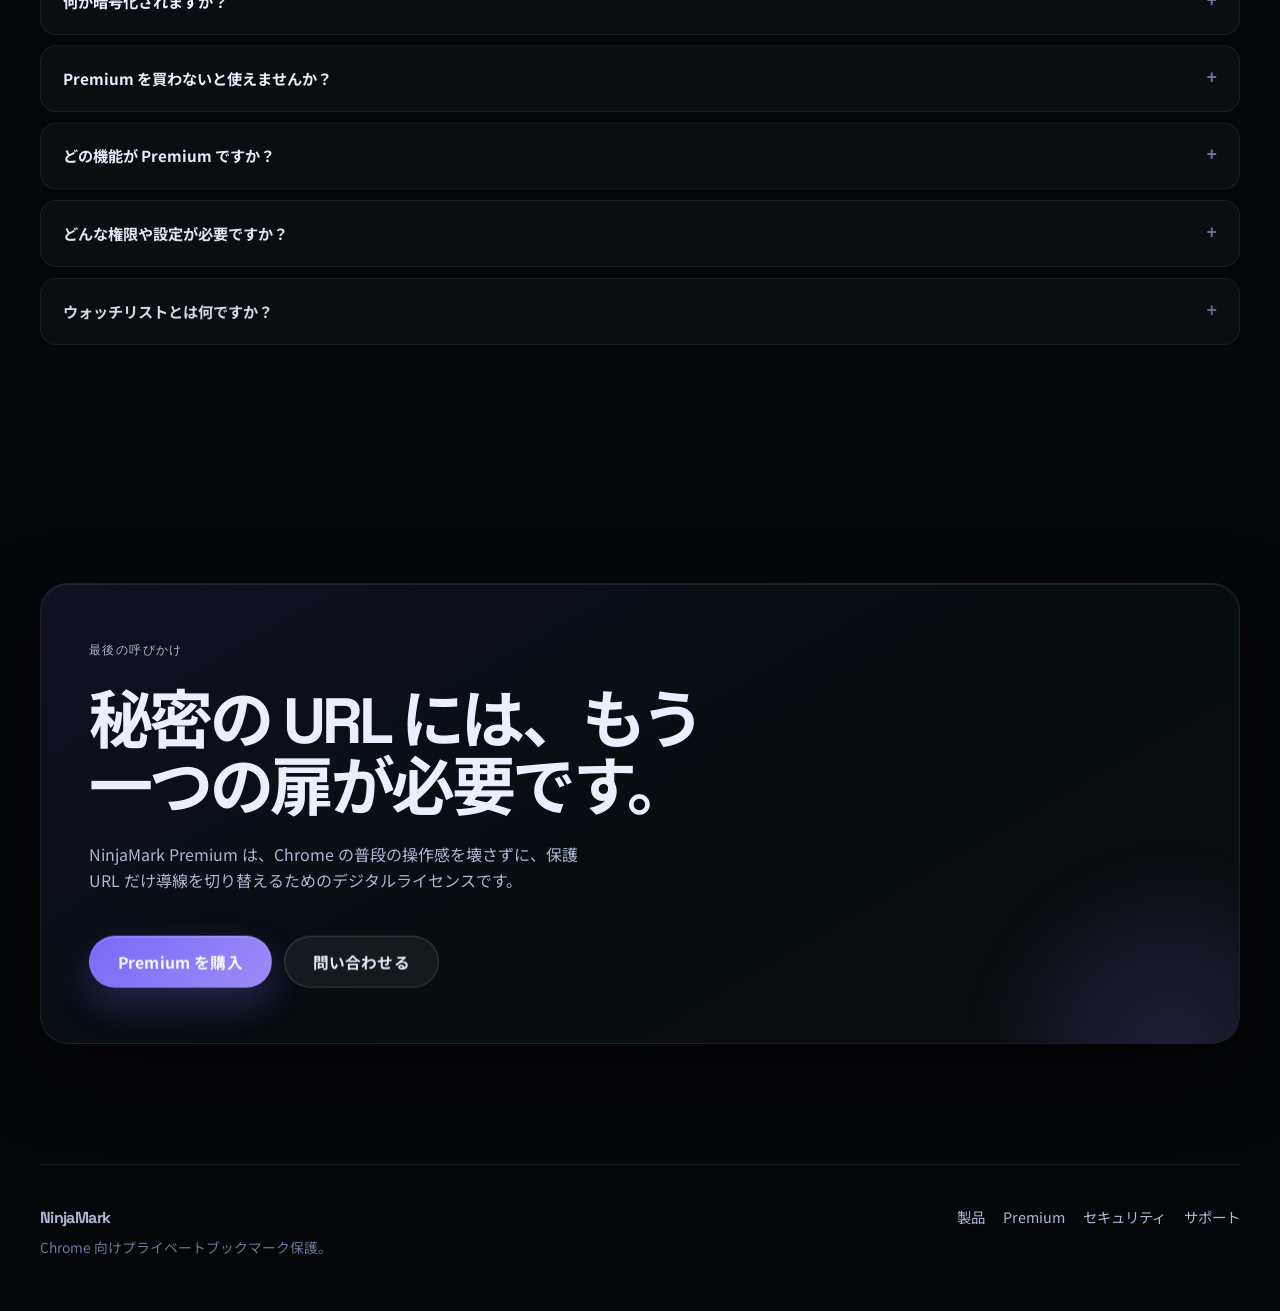
==== commit 3f1add97: "refactor: modernize landing page with Japanese localization, responsive layout, and new assets" ====
--- a/index.html
+++ b/index.html
@@ -3,485 +3,488 @@
 <head>
   <meta charset="UTF-8">
   <meta name="viewport" content="width=device-width, initial-scale=1.0">
-  <title>GhostMark Premium | Private bookmark protection for Chrome</title>
+  <title>NinjaMark — 忍びのブックマーク保護</title>
   <meta
     name="description"
-    content="GhostMark は、暗号化したプライベートブックマークを通常タブから隔離し、認証後にシークレットウィンドウで開く Chrome 拡張機能です。GhostMark Premium ではフォルダ別パスワード、デュレスモード、暗号化バックアップ、パニックショートカットを利用できます。"
+    content="NinjaMark は、秘密のブックマークをローカル暗号化し、保護 URL を通常タブで静かに遮断して履歴を自動削除、認証後だけシークレットウィンドウへ渡す Chrome 拡張機能です。ウォッチリストドメイン遮断・トラッカー削除・プライバシー統計が無料機能に含まれます。Premium ではフォルダ別パスワード、デュレスモード、暗号化バックアップ、パニックショートカットが利用できます。"
   >
-  <meta name="theme-color" content="#08090c">
-  <meta property="og:title" content="GhostMark Premium">
-  <meta property="og:description" content="Private links deserve a second door. Local-only bookmark protection for Chrome.">
+  <meta name="theme-color" content="#050609">
+  <meta property="og:title" content="NinjaMark Premium">
+  <meta property="og:description" content="忍びのようにタブを見張り、秘密の URL だけを別ルートへ。Chrome 向けローカル暗号化ブックマーク保護。">
   <meta property="og:type" content="website">
-  <link rel="icon" href="assets/logo-mark.svg" type="image/svg+xml">
+  <link rel="icon" href="assets_v2/ninjamark-48.png" type="image/png">
   <link rel="preconnect" href="https://fonts.googleapis.com">
   <link rel="preconnect" href="https://fonts.gstatic.com" crossorigin>
   <link href="https://fonts.googleapis.com/css2?family=IBM+Plex+Mono:wght@400;500&family=Noto+Sans+JP:wght@400;500;700;800&family=Space+Grotesk:wght@500;700&display=swap" rel="stylesheet">
   <link rel="stylesheet" href="styles.css">
 </head>
 <body>
-  <div class="page-shell">
-    <header class="site-header">
-      <a class="brand" href="#top" aria-label="GhostMark top">
-        <img src="assets/logo-mark.svg" alt="" class="brand-mark">
-        <span class="brand-lockup">
-          <span class="brand-name">GhostMark</span>
-          <span class="brand-sub">Private bookmark protection</span>
+  <canvas id="bgCanvas" aria-hidden="true"></canvas>
+  <svg class="noise" aria-hidden="true" xmlns="http://www.w3.org/2000/svg">
+    <filter id="n">
+      <feTurbulence type="fractalNoise" baseFrequency=".72" numOctaves="4" stitchTiles="stitch"></feTurbulence>
+      <feColorMatrix type="saturate" values="0"></feColorMatrix>
+    </filter>
+    <rect width="100%" height="100%" filter="url(#n)"></rect>
+  </svg>
+  <div id="cursorGlow" aria-hidden="true"></div>
+
+  <div class="page-wrap">
+    <header class="nav" id="top">
+      <a class="nav-brand" href="#top" aria-label="NinjaMark トップ">
+        <img src="assets_v2/ninjamark-128.png" class="nav-logo" alt="">
+        <span class="nav-brand-text">
+          <span class="nav-name">NinjaMark</span>
+          <span class="nav-tagline">Private Bookmark Protection</span>
         </span>
       </a>
 
-      <nav class="site-nav" aria-label="Primary">
-        <a href="#workflow">How it works</a>
-        <a href="#premium">Premium</a>
-        <a href="#security">Security</a>
-        <a href="#faq">FAQ</a>
+      <nav class="nav-links" aria-label="ナビゲーション">
+        <a href="#workflow">
+          <svg width="13" height="13" viewBox="0 0 24 24" fill="none" stroke="currentColor" stroke-width="2" stroke-linecap="round" stroke-linejoin="round"><polyline points="22 12 18 12 15 21 9 3 6 12 2 12"></polyline></svg>
+          使い方
+        </a>
+        <a href="#premium">
+          <svg width="13" height="13" viewBox="0 0 24 24" fill="none" stroke="currentColor" stroke-width="2" stroke-linecap="round" stroke-linejoin="round"><polygon points="12 2 15.09 8.26 22 9.27 17 14.14 18.18 21.02 12 17.77 5.82 21.02 7 14.14 2 9.27 8.91 8.26 12 2"></polygon></svg>
+          Premium
+        </a>
+        <a href="#security">
+          <svg width="13" height="13" viewBox="0 0 24 24" fill="none" stroke="currentColor" stroke-width="2" stroke-linecap="round" stroke-linejoin="round"><path d="M12 22s8-4 8-10V5l-8-3-8 3v7c0 6 8 10 8 10z"></path></svg>
+          セキュリティ
+        </a>
+        <a href="#faq">
+          <svg width="13" height="13" viewBox="0 0 24 24" fill="none" stroke="currentColor" stroke-width="2" stroke-linecap="round" stroke-linejoin="round"><circle cx="12" cy="12" r="10"></circle><path d="M9.09 9a3 3 0 0 1 5.83 1c0 2-3 3-3 3"></path><line x1="12" y1="17" x2="12.01" y2="17"></line></svg>
+          FAQ
+        </a>
       </nav>
 
-      <div class="site-actions">
-        <a class="button button-ghost" href="#premium">プランを見る</a>
-        <a class="button button-primary js-checkout-link" href="#premium">Premium を購入</a>
+      <div class="nav-actions">
+        <div class="nav-status"><span class="nav-status-dot"></span>v1.1.0</div>
+        <a href="index-en.html" class="btn btn-ghost btn-xs" aria-label="Switch to English">EN</a>
+        <a href="#premium" class="btn btn-ghost btn-sm">プランを見る</a>
+        <a href="#premium" class="btn btn-primary btn-sm js-checkout-link">Premium を購入</a>
       </div>
     </header>
 
-    <main id="top">
-      <section class="hero">
-        <div class="hero-copy" data-reveal>
-          <p class="eyebrow">Chrome Extension / Local-only encryption / Incognito handoff</p>
-          <div class="hero-heading-wrap">
-            <p class="hero-brand">GhostMark Premium</p>
-            <h1 class="js-hero-title">開いてから守るのではなく、開く前に止める。</h1>
-          </div>
-          <p class="hero-lead js-hero-lead">
-            GhostMark は、保存したプライベートリンクをローカルで暗号化し、
-            通常タブで保護 URL が開かれた瞬間に遮断します。
-            認証に成功したときだけ、シークレットウィンドウへ引き渡します。
+    <main>
+      <section class="hero" id="hero">
+        <div class="hero-copy">
+          <p class="label hero-eyebrow js-fade-in" data-delay="180">Chrome 拡張機能 ／ ローカル暗号化 ／ シークレット引き渡し</p>
+          <div class="hero-title-block">
+            <p class="hero-brand js-fade-in" data-delay="300">NinjaMark Premium</p>
+            <h1 class="js-split-title">忍びのように見張り、開く前に守る。</h1>
+          </div>
+          <p class="hero-lead js-fade-in" data-delay="700">
+            NinjaMark は、秘密のブックマークをローカルで暗号化し、保護 URL が通常タブに現れた瞬間に静かに遮断します。
+            正しいパスワードが確認されたときだけ、シークレットウィンドウへ引き渡します。
           </p>
-          <div class="hero-actions js-hero-actions">
-            <a class="button button-primary js-checkout-link" href="#premium">Premium を購入</a>
-            <a class="button button-ghost" href="#overview">機能を確認</a>
-          </div>
-          <ul class="hero-proof js-hero-proof" aria-label="Key points">
-            <li>ブックマーク情報はローカル暗号化保存</li>
-            <li>通常タブを監視し、保護 URL を遮断</li>
-            <li>認証後のみシークレットウィンドウで開く</li>
+          <div class="hero-ctas js-fade-in" data-delay="900">
+            <a href="#premium" class="btn btn-primary btn-lg js-checkout-link">Premium を購入</a>
+            <a href="#overview" class="btn btn-ghost btn-lg">機能を確認</a>
+          </div>
+          <ul class="hero-proof js-fade-in" data-delay="1100">
+            <li>秘密の URL とタイトルをローカル暗号化保存</li>
+            <li>通常タブを監視し、保護 URL を即遮断し履歴も自動削除</li>
+            <li>ウォッチリストドメインもブックマーク不要で登録可能</li>
+            <li>認証後だけシークレットウィンドウで開く</li>
           </ul>
         </div>
 
-        <div class="hero-visual" data-reveal aria-hidden="true">
-          <div class="hero-glow"></div>
-
-          <div class="hero-browser-stage">
-            <!-- Main Chrome window showing a webpage -->
-            <div class="hero-chrome-window js-hero-chrome">
-              <div class="hero-chrome-titlebar">
-                <div class="hero-chrome-dots">
-                  <span class="dot-red"></span>
-                  <span class="dot-yellow"></span>
-                  <span class="dot-green"></span>
-                </div>
-                <div class="hero-chrome-tabs">
-                  <div class="hero-chrome-tab is-active">
-                    <span class="hero-chrome-tab-label">Protected Site</span>
+        <div class="hero-visual" aria-hidden="true">
+          <div class="hero-orb hero-orb-1"></div>
+          <div class="hero-orb hero-orb-2"></div>
+
+          <div class="browser-stage">
+            <div class="cwin js-chrome">
+              <div class="cwin-titlebar">
+                <div class="cwin-dots">
+                  <span class="dot dot-r"></span><span class="dot dot-y"></span><span class="dot dot-g"></span>
+                </div>
+                <div class="cwin-tabs">
+                  <div class="cwin-tab is-active"><span>保護サイト</span></div>
+                  <div class="cwin-tab"><span>ダッシュボード</span></div>
+                </div>
+              </div>
+              <div class="cwin-urlbar">
+                <div class="cwin-nav-btns">
+                  <svg width="13" height="13" viewBox="0 0 24 24" fill="none" stroke="currentColor" stroke-width="2"><polyline points="15 18 9 12 15 6"></polyline></svg>
+                  <svg width="13" height="13" viewBox="0 0 24 24" fill="none" stroke="currentColor" stroke-width="2"><polyline points="9 18 15 12 9 6"></polyline></svg>
+                </div>
+                <div class="cwin-url js-cwin-url">
+                  <span class="cwin-lock js-cwin-lock">
+                    <svg width="11" height="11" viewBox="0 0 24 24" fill="none" stroke="currentColor" stroke-width="2.2"><rect x="3" y="11" width="18" height="11" rx="2"></rect><path d="M7 11V7a5 5 0 0 1 10 0v4"></path></svg>
+                  </span>
+                  <span class="cwin-url-text js-cwin-url-text">https://protected.example/private</span>
+                </div>
+              </div>
+              <div class="cwin-body">
+                <div class="page-skel js-page-skel">
+                  <div class="skel-nav">
+                    <div class="skel-logo"></div>
+                    <div class="skel-links"><span></span><span></span><span></span></div>
                   </div>
-                  <div class="hero-chrome-tab">
-                    <span class="hero-chrome-tab-label">Dashboard</span>
+                  <div class="skel-hero">
+                    <div class="skel-h1"></div>
+                    <div class="skel-h2"></div>
+                    <div class="skel-cta"></div>
                   </div>
-                </div>
-              </div>
-              <div class="hero-chrome-urlbar">
-                <div class="hero-chrome-nav-btns">
-                  <svg width="14" height="14" viewBox="0 0 24 24" fill="none" stroke="currentColor" stroke-width="2"><polyline points="15 18 9 12 15 6"/></svg>
-                  <svg width="14" height="14" viewBox="0 0 24 24" fill="none" stroke="currentColor" stroke-width="2"><polyline points="9 18 15 12 9 6"/></svg>
-                </div>
-                <div class="hero-chrome-url-input">
-                  <span class="hero-chrome-lock-icon js-hero-lock-icon">
-                    <svg width="12" height="12" viewBox="0 0 24 24" fill="none" stroke="currentColor" stroke-width="2.2"><rect x="3" y="11" width="18" height="11" rx="2" ry="2"/><path d="M7 11V7a5 5 0 0 1 10 0v4"/></svg>
-                  </span>
-                  <span class="hero-chrome-url-text js-hero-url-text">https://protected.example/private</span>
-                </div>
-              </div>
-              <!-- Webpage area -->
-              <div class="hero-chrome-body">
-                <div class="hero-chrome-page js-hero-content">
-                  <div class="hero-page-top">
-                    <div class="hero-page-logo-box"></div>
-                    <div class="hero-page-links">
-                      <span></span><span></span><span></span>
+                  <div class="skel-grid">
+                    <div class="skel-card"><div class="skel-icon"></div><div class="skel-text"></div><div class="skel-text skel-text--sm"></div></div>
+                    <div class="skel-card"><div class="skel-icon"></div><div class="skel-text"></div><div class="skel-text skel-text--sm"></div></div>
+                    <div class="skel-card"><div class="skel-icon"></div><div class="skel-text"></div><div class="skel-text skel-text--sm"></div></div>
+                  </div>
+                </div>
+
+                <div class="block-overlay js-block-overlay">
+                  <div class="block-inner">
+                    <div class="block-icon">
+                      <svg width="44" height="44" viewBox="0 0 24 24" fill="none" stroke="currentColor" stroke-width="1.5" stroke-linecap="round" stroke-linejoin="round">
+                        <path d="M10.29 3.86L1.82 18a2 2 0 0 0 1.71 3h16.94a2 2 0 0 0 1.71-3L13.71 3.86a2 2 0 0 0-3.42 0z"></path>
+                        <line x1="12" y1="9" x2="12" y2="13"></line>
+                        <line x1="12" y1="17" x2="12.01" y2="17"></line>
+                      </svg>
+                    </div>
+                    <p class="block-kicker">NinjaMark 監視</p>
+                    <p class="block-title">このページは遮断されました</p>
+                    <p class="block-copy">URL <code>protected.example/private</code> は保護リストに含まれています。<br>通常タブでの閲覧は許可されていません。</p>
+                  </div>
+                </div>
+
+                <div class="auth-gate js-auth-gate">
+                  <div class="auth-inner">
+                    <div class="auth-brand">
+                      <img src="assets_v2/ninjamark-128.png" class="auth-logo" alt="">
+                      <div>
+                        <p class="auth-name">NinjaMark</p>
+                        <p class="auth-hint">パスワードを入力してシークレットウィンドウで開く</p>
+                      </div>
+                    </div>
+                    <div class="auth-field">
+                      <svg width="13" height="13" viewBox="0 0 24 24" fill="none" stroke="currentColor" stroke-width="2"><rect x="3" y="11" width="18" height="11" rx="2"></rect><path d="M7 11V7a5 5 0 0 1 10 0v4"></path></svg>
+                      <div class="auth-dots">
+                        <span class="auth-dot"></span><span class="auth-dot"></span><span class="auth-dot"></span><span class="auth-dot"></span>
+                        <span class="auth-dot"></span><span class="auth-dot"></span><span class="auth-dot"></span><span class="auth-dot"></span>
+                      </div>
+                    </div>
+                    <button class="btn btn-primary auth-unlock-btn js-auth-btn" type="button">シークレットで開く</button>
+                    <div class="auth-verified js-auth-status">
+                      <svg width="11" height="11" viewBox="0 0 24 24" fill="none" stroke="currentColor" stroke-width="2.5"><polyline points="20 6 9 17 4 12"></polyline></svg>
+                      認証済み
                     </div>
                   </div>
-                  <div class="hero-page-hero-area">
-                    <div class="hero-page-h1"></div>
-                    <div class="hero-page-h2"></div>
-                    <div class="hero-page-cta-pill"></div>
-                  </div>
-                  <div class="hero-page-cols">
-                    <div class="hero-page-col">
-                      <div class="hero-page-box"></div>
-                      <span class="hero-page-col-h"></span>
-                      <span class="hero-page-col-p"></span>
-                    </div>
-                    <div class="hero-page-col">
-                      <div class="hero-page-box"></div>
-                      <span class="hero-page-col-h"></span>
-                      <span class="hero-page-col-p"></span>
-                    </div>
-                    <div class="hero-page-col">
-                      <div class="hero-page-box"></div>
-                      <span class="hero-page-col-h"></span>
-                      <span class="hero-page-col-p"></span>
-                    </div>
-                  </div>
                 </div>
               </div>
             </div>
 
-            <!-- Block overlay -->
-            <div class="hero-block-overlay js-hero-block-overlay">
-              <div class="hero-block-inner">
-                <div class="hero-block-icon-wrap">
-                  <svg width="56" height="56" viewBox="0 0 24 24" fill="none" stroke="currentColor" stroke-width="1.5" stroke-linecap="round" stroke-linejoin="round">
-                    <path d="M10.29 3.86L1.82 18a2 2 0 0 0 1.71 3h16.94a2 2 0 0 0 1.71-3L13.71 3.86a2 2 0 0 0-3.42 0z"/>
-                    <line x1="12" y1="9" x2="12" y2="13"/>
-                    <line x1="12" y1="17" x2="12.01" y2="17"/>
-                  </svg>
-                </div>
-                <p class="hero-block-kicker">GhostMark Protection</p>
-                <p class="hero-block-title">This page has been blocked</p>
-                <p class="hero-block-copy">The URL <code class="hero-block-url">protected.example/private</code> is in your protected list.<br>Browsing in a normal tab is not allowed.</p>
+            <div class="iwin js-incognito">
+              <div class="cwin-titlebar iwin-titlebar">
+                <div class="cwin-dots">
+                  <span class="dot dot-r"></span><span class="dot dot-y"></span><span class="dot dot-g"></span>
+                </div>
+                <div class="cwin-tabs">
+                  <div class="cwin-tab is-active"><span>保護サイト</span></div>
+                </div>
+                <div class="iwin-badge">
+                  <svg width="11" height="11" viewBox="0 0 24 24" fill="none" stroke="currentColor" stroke-width="2"><path d="M17.5 19H9a7 7 0 1 1 6.71-5h.79a3 3 0 1 1 0 6h-.79l1.79-1z"></path></svg>
+                </div>
               </div>
-            </div>
-
-            <!-- Auth gate -->
-            <div class="hero-auth-gate js-hero-auth-gate">
-              <div class="hero-auth-inner">
-                <div class="hero-auth-brand">
-                  <img src="assets/logo-mark.svg" alt="" class="hero-auth-logo">
-                  <div>
-                    <p class="hero-auth-title">GhostMark</p>
-                    <p class="hero-auth-copy">Enter password to open in Incognito</p>
-                  </div>
-                </div>
-                <div class="hero-auth-form">
-                  <div class="hero-auth-input-wrap">
-                    <svg width="16" height="16" viewBox="0 0 24 24" fill="none" stroke="currentColor" stroke-width="2"><rect x="3" y="11" width="18" height="11" rx="2" ry="2"/><path d="M7 11V7a5 5 0 0 1 10 0v4"/></svg>
-                    <div class="hero-auth-password-dots">
-                      <span class="hero-auth-dot"></span><span class="hero-auth-dot"></span><span class="hero-auth-dot"></span><span class="hero-auth-dot"></span>
-                      <span class="hero-auth-dot"></span><span class="hero-auth-dot"></span><span class="hero-auth-dot"></span><span class="hero-auth-dot"></span>
-                    </div>
-                  </div>
-                  <button class="button button-primary hero-auth-btn js-hero-auth-btn" type="button">
-                    <svg width="14" height="14" viewBox="0 0 24 24" fill="none" stroke="currentColor" stroke-width="2.2"><path d="M17.5 19H9a7 7 0 1 1 6.71-5h.79a3 3 0 1 1 0 6h-.79l1.79-1z"/></svg>
-                    Open in Incognito
-                  </button>
-                </div>
-                <div class="hero-auth-status js-hero-auth-status">
-                  <svg width="14" height="14" viewBox="0 0 24 24" fill="none" stroke="currentColor" stroke-width="2.5"><polyline points="20 6 9 17 4 12"/></svg>
-                  <span>Verified</span>
+              <div class="cwin-urlbar iwin-urlbar">
+                <div class="cwin-nav-btns">
+                  <svg width="13" height="13" viewBox="0 0 24 24" fill="none" stroke="currentColor" stroke-width="2"><polyline points="15 18 9 12 15 6"></polyline></svg>
+                  <svg width="13" height="13" viewBox="0 0 24 24" fill="none" stroke="currentColor" stroke-width="2"><polyline points="9 18 15 12 9 6"></polyline></svg>
+                </div>
+                <div class="cwin-url">
+                  <span style="flex-shrink:0">
+                    <svg width="11" height="11" viewBox="0 0 24 24" fill="none" stroke="#4de899" stroke-width="2.2"><rect x="3" y="11" width="18" height="11" rx="2"></rect><path d="M7 11V7a5 5 0 0 1 10 0v4"></path></svg>
+                  </span>
+                  <span class="cwin-url-text">https://protected.example/private</span>
                 </div>
               </div>
-            </div>
-
-            <!-- Incognito window -->
-            <div class="hero-incognito-window js-hero-incognito">
-              <div class="hero-incognito-titlebar">
-                <div class="hero-incognito-dots">
-                  <span class="dot-red"></span>
-                  <span class="dot-yellow"></span>
-                  <span class="dot-green"></span>
-                </div>
-                <div class="hero-incognito-tabs">
-                  <div class="hero-incognito-tab is-active">
-                    <span class="hero-incognito-tab-label">Protected Site</span>
-                  </div>
-                </div>
-                <div class="hero-incognito-badge">
-                  <svg width="12" height="12" viewBox="0 0 24 24" fill="none" stroke="currentColor" stroke-width="2"><path d="M17.5 19H9a7 7 0 1 1 6.71-5h.79a3 3 0 1 1 0 6h-.79l1.79-1z"/></svg>
+              <div class="cwin-body iwin-body">
+                <div class="iwin-page">
+                  <div class="skel-nav"><div class="skel-logo"></div><div class="skel-links"><span></span><span></span></div></div>
+                  <div class="skel-hero"><div class="skel-h1"></div><div class="skel-h2"></div><div class="skel-cta"></div></div>
+                </div>
+                <div class="iwin-success">
+                  <svg width="13" height="13" viewBox="0 0 24 24" fill="none" stroke="#4de899" stroke-width="2.5"><polyline points="20 6 9 17 4 12"></polyline></svg>
+                  別のコンテキストで安全に開きました
                 </div>
               </div>
-              <div class="hero-incognito-urlbar">
-                <div class="hero-incognito-nav-btns">
-                  <svg width="14" height="14" viewBox="0 0 24 24" fill="none" stroke="currentColor" stroke-width="2"><polyline points="15 18 9 12 15 6"/></svg>
-                  <svg width="14" height="14" viewBox="0 0 24 24" fill="none" stroke="currentColor" stroke-width="2"><polyline points="9 18 15 12 9 6"/></svg>
-                </div>
-                <div class="hero-incognito-url-input">
-                  <span class="hero-incognito-lock">
-                    <svg width="12" height="12" viewBox="0 0 24 24" fill="none" stroke="#78e4ab" stroke-width="2.2"><rect x="3" y="11" width="18" height="11" rx="2" ry="2"/><path d="M7 11V7a5 5 0 0 1 10 0v4"/></svg>
-                  </span>
-                  <span class="hero-incognito-url-text">https://protected.example/private</span>
-                </div>
-              </div>
-              <div class="hero-incognito-body">
-                <div class="hero-incognito-page">
-                  <div class="hero-page-top">
-                    <div class="hero-page-logo-box"></div>
-                    <div class="hero-page-links">
-                      <span></span><span></span><span></span>
-                    </div>
-                  </div>
-                  <div class="hero-page-hero-area">
-                    <div class="hero-page-h1"></div>
-                    <div class="hero-page-h2"></div>
-                    <div class="hero-page-cta-pill"></div>
-                  </div>
-                </div>
-                <div class="hero-incognito-success-badge">
-                  <svg width="16" height="16" viewBox="0 0 24 24" fill="none" stroke="#78e4ab" stroke-width="2.5"><polyline points="20 6 9 17 4 12"/></svg>
-                  <span>Opened safely in separate context</span>
-                </div>
-              </div>
-            </div>
-
-            <!-- Transfer beam -->
-            <div class="hero-transfer-beam js-hero-transfer-beam" aria-hidden="true"></div>
-          </div>
-        </div>
-      </section>
-
-      <section id="overview" class="section section-overview">
-        <div class="section-head" data-reveal>
-          <p class="section-kicker">Overview</p>
-          <h2 class="js-section-title">GhostMark が販売するもの</h2>
-        </div>
-
-        <div class="offer-grid js-tilt-surface" data-reveal>
-          <div class="offer-copy">
-            <p>
-              GhostMark は Chrome 向けのプライベートブックマーク保護拡張機能です。
-              販売対象は <strong>GhostMark Premium ライセンス</strong> で、
-              拡張機能内でライセンスキーを入力して有効化します。
-            </p>
-            <p>
-              Premium では、フォルダ別パスワード、緊急用デュレスモード、
-              暗号化バックアップの export / import、
-              保護タブを即時に閉じるパニックショートカットが解放されます。
-            </p>
-          </div>
-
-          <dl class="offer-meta" aria-label="Offer details">
-            <div class="offer-meta-item">
-              <dt>商品種別</dt>
-              <dd>Chrome 拡張機能のデジタルライセンス</dd>
-            </div>
-            <div class="offer-meta-item">
-              <dt>提供形態</dt>
-              <dd>ライセンスキーの発行と拡張機能内アクティベート</dd>
-            </div>
-            <div class="offer-meta-item">
-              <dt>保存場所</dt>
-              <dd>ブックマーク情報はローカル保存。GhostMark 自体は保護データをサーバー送信しません。</dd>
-            </div>
-            <div class="offer-meta-item">
-              <dt>対象</dt>
-              <dd>個人利用、共有 PC、履歴をなるべく残したくない閲覧フロー</dd>
-            </div>
+            </div>
+
+            <div class="transfer-beam js-beam" aria-hidden="true"></div>
+          </div>
+
+          <div class="demo-controls">
+            <button class="demo-btn js-demo-btn is-active" data-phase="0" type="button"><span class="demo-dot"></span>通常タブ</button>
+            <button class="demo-btn js-demo-btn" data-phase="1" type="button"><span class="demo-dot"></span>遮断</button>
+            <button class="demo-btn js-demo-btn" data-phase="2" type="button"><span class="demo-dot"></span>認証</button>
+            <button class="demo-btn js-demo-btn" data-phase="3" type="button"><span class="demo-dot"></span>開く</button>
+          </div>
+        </div>
+      </section>
+
+      <div class="feature-strip js-reveal">
+        <div class="feature-strip-item">
+          <div class="feature-strip-icon">
+            <svg width="16" height="16" viewBox="0 0 24 24" fill="none" stroke="currentColor" stroke-width="2" stroke-linecap="round" stroke-linejoin="round"><rect x="3" y="11" width="18" height="11" rx="2"></rect><path d="M7 11V7a5 5 0 0 1 10 0v4"></path></svg>
+          </div>
+          <div class="feature-strip-text">
+            <p class="feature-strip-title">ローカル暗号化</p>
+            <p class="feature-strip-desc">URL・タイトルをデバイス内に封印</p>
+          </div>
+        </div>
+        <div class="feature-strip-item">
+          <div class="feature-strip-icon">
+            <svg width="16" height="16" viewBox="0 0 24 24" fill="none" stroke="currentColor" stroke-width="2" stroke-linecap="round" stroke-linejoin="round"><circle cx="12" cy="12" r="10"></circle><line x1="4.93" y1="4.93" x2="19.07" y2="19.07"></line></svg>
+          </div>
+          <div class="feature-strip-text">
+            <p class="feature-strip-title">タブ遮断</p>
+            <p class="feature-strip-desc">通常タブを即遮断し、履歴も自動削除</p>
+          </div>
+        </div>
+        <div class="feature-strip-item">
+          <div class="feature-strip-icon">
+            <svg width="16" height="16" viewBox="0 0 24 24" fill="none" stroke="currentColor" stroke-width="2" stroke-linecap="round" stroke-linejoin="round"><path d="M17.5 19H9a7 7 0 1 1 6.71-5h.79a3 3 0 1 1 0 6h-.79l1.79-1z"></path></svg>
+          </div>
+          <div class="feature-strip-text">
+            <p class="feature-strip-title">シークレット専用</p>
+            <p class="feature-strip-desc">認証後のみ別ウィンドウへ</p>
+          </div>
+        </div>
+        <div class="feature-strip-item">
+          <div class="feature-strip-icon">
+            <svg width="16" height="16" viewBox="0 0 24 24" fill="none" stroke="currentColor" stroke-width="2" stroke-linecap="round" stroke-linejoin="round"><path d="M12 22s8-4 8-10V5l-8-3-8 3v7c0 6 8 10 8 10z"></path></svg>
+          </div>
+          <div class="feature-strip-text">
+            <p class="feature-strip-title">ウォッチリスト</p>
+            <p class="feature-strip-desc">ブックマーク不要でドメイン遮断</p>
+          </div>
+        </div>
+      </div>
+
+      <section id="overview" class="section">
+        <div class="section-head js-reveal">
+          <p class="label">概要</p>
+          <h2>ライセンスで解放されるもの</h2>
+        </div>
+        <div class="overview-grid js-reveal js-tilt">
+          <div class="overview-copy">
+            <p>NinjaMark は Chrome 向けのプライベートブックマーク保護拡張機能です。販売対象は <strong>NinjaMark Premium ライセンス</strong> で、拡張機能内でライセンスキーを入力して有効化します。</p>
+            <p>Premium では、フォルダ別パスワード、緊急用デュレスモード、暗号化バックアップのエクスポート／インポート、保護タブを即時に閉じるパニックショートカットが解放されます。</p>
+          </div>
+          <dl class="overview-meta">
+            <div class="meta-item"><dt>商品種別</dt><dd>Chrome 拡張機能のデジタルライセンス</dd></div>
+            <div class="meta-item"><dt>提供形態</dt><dd>ライセンスキーの発行と拡張機能内アクティベート</dd></div>
+            <div class="meta-item"><dt>保存場所</dt><dd>ブックマーク情報はローカル保存。NinjaMark 自体は保護データをサーバー送信しません。</dd></div>
+            <div class="meta-item"><dt>対象</dt><dd>個人利用、共有 PC、通常履歴に残したくない URL 導線</dd></div>
           </dl>
         </div>
       </section>
 
-      <section id="workflow" class="section section-workflow">
-        <div class="section-head" data-reveal>
-          <p class="section-kicker">How it works</p>
-          <h2 class="js-section-title">3 段階で private link を隔離する</h2>
-        </div>
-
-        <div class="workflow-rail" data-reveal>
-          <article class="workflow-step">
-            <span class="step-index">01</span>
-            <h3>保存時に暗号化</h3>
-            <p>URL とタイトルをローカルで暗号化して保存。通常一覧から生 URL を露出しません。</p>
-          </article>
-          <article class="workflow-step">
-            <span class="step-index">02</span>
-            <h3>通常タブを即遮断</h3>
-            <p>保護対象 URL を通常タブで開くと、GhostMark が検知してロック画面へ差し替えます。</p>
-          </article>
-          <article class="workflow-step">
-            <span class="step-index">03</span>
-            <h3>認証後だけ別文脈へ</h3>
-            <p>正しいパスワード入力後にのみ、シークレットウィンドウへ URL を引き渡します。</p>
-          </article>
+      <section id="workflow" class="section">
+        <div class="section-head js-reveal">
+          <p class="label">使い方</p>
+          <h2>保護 URL の導線を<br>3 段階で切り替える</h2>
+        </div>
+        <div class="workflow-timeline js-reveal">
+          <div class="timeline-step">
+            <div class="timeline-num">01</div>
+            <div class="timeline-step-body">
+              <h3>保存時に暗号化</h3>
+              <p>URL とタイトルをローカルで暗号化して保存します。</p>
+            </div>
+          </div>
+          <div class="timeline-step">
+            <div class="timeline-num">02</div>
+            <div class="timeline-step-body">
+              <h3>通常タブを即遮断 &amp; 履歴を削除</h3>
+              <p>保護対象 URL を通常タブで開くと、NinjaMark が静かに検知してロック画面へ差し替え、同時にブラウザ履歴からも削除します。ウォッチリストに登録したドメインも同様に遮断されます。</p>
+            </div>
+          </div>
+          <div class="timeline-step">
+            <div class="timeline-num">03</div>
+            <div class="timeline-step-body">
+              <h3>認証後だけシークレットで開く</h3>
+              <p>正しいパスワード入力後にのみ、シークレットウィンドウへ URL を引き渡します。</p>
+            </div>
+          </div>
+        </div>
+      </section>
+
+      <section class="section section-features">
+        <div class="features-grid js-reveal">
+          <div class="feature-card">
+            <div class="feature-card-icon">
+              <svg width="18" height="18" viewBox="0 0 24 24" fill="none" stroke="currentColor" stroke-width="2" stroke-linecap="round" stroke-linejoin="round"><rect x="3" y="11" width="18" height="11" rx="2"></rect><path d="M7 11V7a5 5 0 0 1 10 0v4"></path></svg>
+            </div>
+            <p class="feature-card-title">ローカル暗号化保存</p>
+            <p class="feature-card-desc">URL とタイトルはデバイス内に暗号化して保存。NinjaMark のサーバーには一切送信しません。</p>
+            <span class="feature-card-badge">無料</span>
+          </div>
+          <div class="feature-card feature-card--cyan">
+            <div class="feature-card-icon">
+              <svg width="18" height="18" viewBox="0 0 24 24" fill="none" stroke="currentColor" stroke-width="2" stroke-linecap="round" stroke-linejoin="round"><polyline points="22 12 18 12 15 21 9 3 6 12 2 12"></polyline></svg>
+            </div>
+            <p class="feature-card-title">タブ監視・履歴クリーン</p>
+            <p class="feature-card-desc">保護 URL を通常タブで開くと即遮断し、ブラウザ履歴からも自動削除します。</p>
+            <span class="feature-card-badge">無料</span>
+          </div>
+          <div class="feature-card feature-card--green">
+            <div class="feature-card-icon">
+              <svg width="18" height="18" viewBox="0 0 24 24" fill="none" stroke="currentColor" stroke-width="2" stroke-linecap="round" stroke-linejoin="round"><path d="M17.5 19H9a7 7 0 1 1 6.71-5h.79a3 3 0 1 1 0 6h-.79l1.79-1z"></path></svg>
+            </div>
+            <p class="feature-card-title">シークレット専用ハンドオフ</p>
+            <p class="feature-card-desc">認証後のみ別ウィンドウへ引き渡し。通常タブでは保護ページを開かせません。</p>
+            <span class="feature-card-badge">無料</span>
+          </div>
+          <div class="feature-card">
+            <div class="feature-card-icon">
+              <svg width="18" height="18" viewBox="0 0 24 24" fill="none" stroke="currentColor" stroke-width="2" stroke-linecap="round" stroke-linejoin="round"><path d="M12 22s8-4 8-10V5l-8-3-8 3v7c0 6 8 10 8 10z"></path><polyline points="9 12 11 14 15 10"></polyline></svg>
+            </div>
+            <p class="feature-card-title">フォルダ別パスワード</p>
+            <p class="feature-card-desc">フォルダごとに追加のパスワードを設定。複数の保護レイヤーを持てます。</p>
+            <span class="feature-card-badge">Premium</span>
+          </div>
+          <div class="feature-card feature-card--cyan">
+            <div class="feature-card-icon">
+              <svg width="18" height="18" viewBox="0 0 24 24" fill="none" stroke="currentColor" stroke-width="2" stroke-linecap="round" stroke-linejoin="round"><polygon points="13 2 3 14 12 14 11 22 21 10 12 10 13 2"></polygon></svg>
+            </div>
+            <p class="feature-card-title">パニックショートカット</p>
+            <p class="feature-card-desc">Alt+Shift+X で保護タブを即時に閉じる、緊急時のショートカットです。</p>
+            <span class="feature-card-badge">Premium</span>
+          </div>
+          <div class="feature-card feature-card--green">
+            <div class="feature-card-icon">
+              <svg width="18" height="18" viewBox="0 0 24 24" fill="none" stroke="currentColor" stroke-width="2" stroke-linecap="round" stroke-linejoin="round"><ellipse cx="12" cy="5" rx="9" ry="3"></ellipse><path d="M21 12c0 1.66-4 3-9 3s-9-1.34-9-3"></path><path d="M3 5v14c0 1.66 4 3 9 3s9-1.34 9-3V5"></path></svg>
+            </div>
+            <p class="feature-card-title">暗号化バックアップ</p>
+            <p class="feature-card-desc">ブックマークを暗号化したままエクスポート・インポートできます。</p>
+            <span class="feature-card-badge">Premium</span>
+          </div>
         </div>
       </section>
 
       <section class="section section-showcase">
-        <div class="section-head" data-reveal>
-          <p class="section-kicker">Use cases</p>
-          <h2 class="js-section-title">「秘密の URL を URL のまま扱わない」ための UI</h2>
-        </div>
-
+        <div class="section-head js-reveal">
+          <p class="label">利用シーン</p>
+          <h2>秘密の URL を通常リンクのまま扱わせないための導線</h2>
+        </div>
         <div class="showcase-grid">
-          <div class="showcase-copy" data-reveal>
-            <p>
-              フォルダ整理、検索、現在タブの即追加、ブラウザブックマークの取り込み、
-              セッションタイムアウト、手動ロック。
-              GhostMark はブックマーク管理を複雑化するのではなく、
-              <strong>普段の操作を崩さずに private な導線だけ強くする</strong> ことを狙っています。
-            </p>
-            <p>
-              Premium を有効化すると、フォルダ単位の二段階保護や、
-              別データを見せるデュレスモードまで拡張できます。
-            </p>
-          </div>
-
-          <div class="showcase-strip" data-reveal>
+          <div class="showcase-copy js-reveal">
+            <p>フォルダ整理、フォルダ内検索、現在タブの即追加、セッションタイムアウト、手動ロック。NinjaMark はブックマーク管理を複雑化するのではなく、<strong>普段の操作を崩さずに、秘密の導線だけを強くする</strong> ことを狙っています。</p>
+            <p>v1.1.0 では、ブックマーク登録不要の<strong>ウォッチリストドメイン遮断</strong>、遮断と同時にブラウザ履歴を自動削除する<strong>履歴クリーンアップ</strong>、トラッキングパラメータを自動除去する<strong>トラッカーストリッピング</strong>、および保護統計ダッシュボードが無料機能に追加されました。</p>
+            <p>Premium を有効化すると、フォルダごとの追加パスワード、デコイ用データを見せるデュレスモード、暗号化バックアップ、<code class="inline-code">Alt+Shift+X</code> のパニックショートカットまで拡張できます。</p>
+          </div>
+          <div class="showcase-strip js-reveal">
             <div class="showcase-item">
-              <p class="showcase-label">Free core</p>
-              <p class="showcase-value">Local-only encrypted bookmarks</p>
+              <p class="showcase-label">無料コア機能</p>
+              <p class="showcase-val">ローカル暗号化 + タブ遮断 + ウォッチリスト + 履歴クリーン</p>
             </div>
             <div class="showcase-item">
-              <p class="showcase-label">Premium security</p>
-              <p class="showcase-value">Folder password / Duress / Panic close</p>
+              <p class="showcase-label">Premium セキュリティ</p>
+              <p class="showcase-val">フォルダ別パスワード / デュレス / パニックショートカット</p>
             </div>
             <div class="showcase-item">
-              <p class="showcase-label">Operational safety</p>
-              <p class="showcase-value">Session timeout / Manual lock / Backup restore</p>
-            </div>
-          </div>
-        </div>
-      </section>
-
-      <section id="premium" class="section section-premium">
-        <div class="section-head" data-reveal>
-          <p class="section-kicker">Premium plan</p>
-          <h2 class="js-section-title">必要なときだけ、保護レイヤーをもう一段増やす</h2>
-        </div>
-
-        <div class="plan-shell js-tilt-surface" data-reveal>
+              <p class="showcase-label">運用安全性</p>
+              <p class="showcase-val">セッションタイムアウト / 手動ロック / 暗号化バックアップ / 統計</p>
+            </div>
+          </div>
+        </div>
+      </section>
+
+      <section id="premium" class="section">
+        <div class="section-head js-reveal">
+          <p class="label">Premium プラン</p>
+          <h2>必要なときだけ、保護レイヤーをもう一段増やす</h2>
+        </div>
+        <div class="plan-shell js-reveal js-tilt">
           <div class="plan-side">
-            <p class="plan-tag">GhostMark Premium license</p>
+            <p class="plan-tag">NinjaMark Premium ライセンス</p>
             <h3>販売内容</h3>
-            <p class="plan-lead">
-              購入後に発行されるライセンスキーで、GhostMark 拡張機能内の Premium 機能を有効化します。
-            </p>
-            <dl class="plan-facts">
-              <div class="plan-fact-item">
-                <dt>価格表示</dt>
-                <dd class="js-price-label">GhostMark Premium ライセンス</dd>
-              </div>
-              <div class="plan-fact-item">
-                <dt>提供方式</dt>
-                <dd class="js-billing-label">ライセンスキー配布</dd>
-              </div>
-              <div class="plan-fact-item">
-                <dt>サポート</dt>
-                <dd><a class="support-link js-support-link" href="#faq">購入前の確認事項を見る</a></dd>
-              </div>
+            <p class="plan-lead">購入後に発行されるライセンスキーで、NinjaMark 拡張機能内の Premium 機能を有効化します。</p>
+            <dl class="plan-meta">
+              <div class="meta-item"><dt>価格表示</dt><dd class="js-price-label">NinjaMark Premium ライセンス</dd></div>
+              <div class="meta-item"><dt>提供方式</dt><dd class="js-billing-label">ライセンスキー配布</dd></div>
+              <div class="meta-item"><dt>サポート</dt><dd><a class="text-link js-support-link" href="#faq">購入前の確認事項を見る</a></dd></div>
             </dl>
             <div class="plan-actions">
-              <a class="button button-primary js-checkout-link" href="#premium">Premium の案内を見る</a>
-              <a class="button button-ghost js-store-link" href="#overview">製品概要を見る</a>
-            </div>
-          </div>
-
-          <div class="plan-table" role="table" aria-label="Free and Premium feature comparison">
+              <a class="btn btn-primary js-checkout-link" href="#premium">Premium の案内を見る</a>
+              <a class="btn btn-ghost js-store-link" href="#overview">製品概要を見る</a>
+            </div>
+          </div>
+          <div class="plan-table" role="table" aria-label="無料版と Premium の機能比較">
             <div class="plan-table-head" role="row">
               <span role="columnheader">機能</span>
-              <span role="columnheader">Free</span>
+              <span role="columnheader">無料版</span>
               <span role="columnheader">Premium</span>
             </div>
-            <div class="plan-table-row" role="row">
-              <span role="cell">ローカル暗号化保存</span>
-              <span role="cell">対応</span>
-              <span role="cell">対応</span>
-            </div>
-            <div class="plan-table-row" role="row">
-              <span role="cell">通常タブ遮断 + シークレット再オープン</span>
-              <span role="cell">対応</span>
-              <span role="cell">対応</span>
-            </div>
-            <div class="plan-table-row" role="row">
-              <span role="cell">セッションタイムアウト / 手動ロック</span>
-              <span role="cell">対応</span>
-              <span role="cell">対応</span>
-            </div>
-            <div class="plan-table-row is-highlight" role="row">
-              <span role="cell">フォルダ別パスワード</span>
-              <span role="cell">-</span>
-              <span role="cell">対応</span>
-            </div>
-            <div class="plan-table-row is-highlight" role="row">
-              <span role="cell">パニックショートカット</span>
-              <span role="cell">-</span>
-              <span role="cell">対応</span>
-            </div>
-            <div class="plan-table-row is-highlight" role="row">
-              <span role="cell">緊急解除パスワード / デュレスモード</span>
-              <span role="cell">-</span>
-              <span role="cell">対応</span>
-            </div>
-            <div class="plan-table-row is-highlight" role="row">
-              <span role="cell">暗号化バックアップ export / import</span>
-              <span role="cell">-</span>
-              <span role="cell">対応</span>
-            </div>
-          </div>
-        </div>
-      </section>
-
-      <section id="security" class="section section-security">
-        <div class="section-head" data-reveal>
-          <p class="section-kicker">Security posture</p>
-          <h2 class="js-section-title">誇張しない。できることと、できないことを明記する。</h2>
-        </div>
-
-        <div class="security-grid" data-reveal>
+            <div class="plan-row" role="row"><span>ローカル暗号化保存</span><span>✓</span><span>✓</span></div>
+            <div class="plan-row" role="row"><span>通常タブ遮断 + シークレット再オープン</span><span>✓</span><span>✓</span></div>
+            <div class="plan-row" role="row"><span>ウォッチリストドメイン遮断</span><span>✓</span><span>✓</span></div>
+            <div class="plan-row" role="row"><span>履歴自動クリーン / トラッカー削除</span><span>✓</span><span>✓</span></div>
+            <div class="plan-row" role="row"><span>プライバシー統計ダッシュボード</span><span>✓</span><span>✓</span></div>
+            <div class="plan-row" role="row"><span>セッションタイムアウト / 手動ロック</span><span>✓</span><span>✓</span></div>
+            <div class="plan-row plan-row--premium" role="row"><span>フォルダ別パスワード</span><span>—</span><span>✓</span></div>
+            <div class="plan-row plan-row--premium" role="row"><span>パニックショートカット (Alt+Shift+X)</span><span>—</span><span>✓</span></div>
+            <div class="plan-row plan-row--premium" role="row"><span>デュレスモード / 緊急解除パスワード</span><span>—</span><span>✓</span></div>
+            <div class="plan-row plan-row--premium" role="row"><span>暗号化バックアップ エクスポート／インポート</span><span>—</span><span>✓</span></div>
+          </div>
+        </div>
+      </section>
+
+      <section id="security" class="section">
+        <div class="section-head js-reveal">
+          <p class="label">セキュリティ</p>
+          <h2>誇張しない。できることと、できないことを明記する。</h2>
+        </div>
+        <div class="security-grid js-reveal">
           <div>
-            <h3>GhostMark が守る範囲</h3>
+            <h3>NinjaMark が守る範囲</h3>
             <ul class="plain-list">
               <li>ローカル保存時の URL / タイトル暗号化</li>
-              <li>通常タブでの protected URL アクセス抑止</li>
-              <li>シークレットウィンドウへの限定的な再オープン</li>
+              <li>通常タブでの保護 URL アクセス抑止（ブックマーク + ウォッチリスト）</li>
+              <li>遮断時のブラウザ履歴自動削除 + トラッキングパラメータ除去</li>
+              <li>認証後のみシークレットウィンドウで開く導線</li>
               <li>セッション終了時の解除情報クリア</li>
             </ul>
           </div>
           <div>
-            <h3>GhostMark が保証しない範囲</h3>
+            <h3>NinjaMark が保証しない範囲</h3>
             <ul class="plain-list">
+              <li>フォルダ名など一部メタデータの完全秘匿</li>
               <li>DNS や OS / ルーター側の通信ログ秘匿</li>
               <li>Chrome API の仕様を超えた完全な履歴不可視化</li>
               <li>VPN や匿名化サービスの代替</li>
-              <li>クラウド同期型の秘密保管庫</li>
             </ul>
           </div>
         </div>
       </section>
 
-      <section id="faq" class="section section-faq">
-        <div class="section-head" data-reveal>
-          <p class="section-kicker">FAQ</p>
-          <h2 class="js-section-title">Stripe 審査や購入前確認で見られやすい点</h2>
-        </div>
-
-        <div class="faq-list" data-reveal>
-          <details>
-            <summary>GhostMark Premium で販売しているのは何ですか？</summary>
-            <p>Chrome 拡張機能 GhostMark の Premium 機能を有効化するデジタルライセンスです。購入後にライセンスキーを発行し、拡張機能内でアクティベートします。</p>
-          </details>
-          <details>
-            <summary>ブックマークデータはサーバーに送られますか？</summary>
-            <p>GhostMark の保護対象ブックマークはローカル保存を前提にしており、保護データ自体を GhostMark のサーバーへ送る設計ではありません。</p>
-          </details>
-          <details>
-            <summary>Premium を買わないと使えませんか？</summary>
-            <p>いいえ。基本の暗号化保存、通常タブ遮断、認証後のシークレット再オープン、セッション管理は無料プランで利用できます。</p>
-          </details>
-          <details>
-            <summary>どの機能が Premium ですか？</summary>
-            <p>フォルダ別パスワード、パニックショートカット、緊急解除パスワードによるデュレスモード、暗号化バックアップの export / import が Premium 対象です。</p>
-          </details>
-        </div>
-      </section>
-
-      <section class="section section-cta" data-reveal>
+      <section id="faq" class="section">
+        <div class="section-head js-reveal">
+          <p class="label">よくある質問</p>
+          <h2>購入前によく確認されるポイント</h2>
+        </div>
+        <div class="faq-list js-reveal">
+          <details class="faq-item"><summary>NinjaMark Premium で販売しているのは何ですか？</summary><p>Chrome 拡張機能 NinjaMark の Premium 機能を有効化するデジタルライセンスです。購入後にライセンスキーを発行し、拡張機能内でアクティベートします。</p></details>
+          <details class="faq-item"><summary>ブックマークデータはサーバーに送られますか？</summary><p>NinjaMark の保護対象ブックマークはローカル保存を前提にしており、保護データ自体を NinjaMark のサーバーへ送る設計ではありません。</p></details>
+          <details class="faq-item"><summary>何が暗号化されますか？</summary><p>ブックマークの URL とタイトルはローカルで暗号化されます。フォルダ名は一覧表示のため平文で保存されます。</p></details>
+          <details class="faq-item"><summary>Premium を買わないと使えませんか？</summary><p>いいえ。基本の暗号化保存、通常タブ遮断、認証後のシークレット再オープン、セッション管理は無料プランで利用できます。</p></details>
+          <details class="faq-item"><summary>どの機能が Premium ですか？</summary><p>フォルダ別パスワード、パニックショートカット、緊急解除パスワードによるデュレスモード、暗号化バックアップのエクスポート／インポートが Premium 対象です。</p></details>
+          <details class="faq-item"><summary>どんな権限や設定が必要ですか？</summary><p><code>tabs</code> 権限はオプションです。許可するとタブ監視による自動遮断と現在タブのクイック追加が有効になります。また、保護 URL をシークレットウィンドウで開くには Chrome の「シークレット モードでの実行を許可」も必要です。</p></details>
+          <details class="faq-item"><summary>ウォッチリストとは何ですか？</summary><p>ブックマークとして保存せずにドメインだけ登録する機能です。ウォッチリストに追加したドメインへのアクセスは、ブックマーク保護と同じようにロック画面で遮断されます。</p></details>
+        </div>
+      </section>
+
+      <section class="section section-cta js-reveal">
         <div class="cta-shell">
-          <p class="section-kicker">Final CTA</p>
-          <h2>Private links deserve a second door.</h2>
-          <p>
-            GhostMark Premium は、Chrome の普段の操作感を壊さずに、
-            private URL だけ保護導線を切り替えるためのデジタルライセンスです。
-          </p>
+          <p class="label">最後の呼びかけ</p>
+          <h2>秘密の URL には、もう一つの扉が必要です。</h2>
+          <p>NinjaMark Premium は、Chrome の普段の操作感を壊さずに、保護 URL だけ導線を切り替えるためのデジタルライセンスです。</p>
           <div class="cta-actions">
-            <a class="button button-primary js-checkout-link" href="#premium">Premium を購入</a>
-            <a class="button button-ghost js-support-link" href="mailto:support@example.com">問い合わせる</a>
+            <a class="btn btn-primary btn-lg js-checkout-link" href="#premium">Premium を購入</a>
+            <a class="btn btn-ghost btn-lg js-support-link" href="#faq">問い合わせる</a>
           </div>
         </div>
       </section>
@@ -489,14 +492,14 @@
 
     <footer class="site-footer">
       <div>
-        <p class="footer-brand">GhostMark</p>
-        <p class="footer-copy">Private bookmark protection for Chrome.</p>
+        <p class="footer-name">NinjaMark</p>
+        <p class="footer-copy">Chrome 向けプライベートブックマーク保護。</p>
       </div>
       <div class="footer-links">
-        <a href="#overview">Product</a>
+        <a href="#overview">製品</a>
         <a href="#premium">Premium</a>
-        <a href="#security">Security</a>
-        <a class="js-support-link" href="mailto:support@example.com">Support</a>
+        <a href="#security">セキュリティ</a>
+        <a href="#faq" class="js-support-link">サポート</a>
       </div>
     </footer>
   </div>
--- a/styles.css
+++ b/styles.css
@@ -1,30 +1,24 @@
 :root {
-  --bg: #08090c;
-  --bg-soft: #101116;
-  --bg-elevated: rgba(255, 255, 255, 0.04);
-  --bg-elevated-strong: rgba(255, 255, 255, 0.08);
-  --line: rgba(255, 255, 255, 0.09);
-  --line-strong: rgba(255, 255, 255, 0.16);
-  --text: #f4f7ff;
-  --text-soft: #c3cbdd;
-  --text-muted: #8b91a0;
-  --accent: #7d74ff;
-  --accent-2: #a88cff;
-  --accent-3: #5fd8ff;
-  --danger: #ff7373;
-  --success: #78e4ab;
-  --shadow-lg:
-    0 30px 80px rgba(0, 0, 0, 0.45),
-    inset 0 1px 0 rgba(255, 255, 255, 0.08);
-  --shadow-md:
-    0 18px 40px rgba(0, 0, 0, 0.32),
-    inset 0 1px 0 rgba(255, 255, 255, 0.05);
-  --content: min(1180px, calc(100vw - 40px));
-  --radius-xl: 28px;
-  --radius-lg: 20px;
-  --radius-md: 14px;
-  --radius-sm: 10px;
-  --ease: cubic-bezier(.22, 1, .36, 1);
+  --bg: #050609;
+  --bg-1: #090a10;
+  --s: rgba(255, 255, 255, 0.036);
+  --s2: rgba(255, 255, 255, 0.06);
+  --border: rgba(255, 255, 255, 0.07);
+  --border-2: rgba(255, 255, 255, 0.14);
+  --text: #edf1ff;
+  --text-2: #adb9d6;
+  --text-3: #6b7896;
+  --purple: #7b6fff;
+  --purple-2: #a490ff;
+  --cyan: #3ed8c8;
+  --red: #ff5e5e;
+  --green: #4de899;
+  --shadow: 0 28px 72px rgba(0, 0, 0, 0.55), inset 0 1px 0 rgba(255, 255, 255, 0.07);
+  --shadow-sm: 0 10px 28px rgba(0, 0, 0, 0.32), inset 0 1px 0 rgba(255, 255, 255, 0.05);
+  --ease: cubic-bezier(.16, 1, .3, 1);
+  --content: min(1200px, calc(100vw - 48px));
+  --r-xl: 28px;
+  --r-lg: 20px;
 }
 
 *,
@@ -40,15 +34,13 @@
 body {
   margin: 0;
   min-width: 320px;
-  background:
-    radial-gradient(circle at 15% 12%, rgba(125, 116, 255, 0.22), transparent 28%),
-    radial-gradient(circle at 85% 20%, rgba(95, 216, 255, 0.12), transparent 24%),
-    linear-gradient(180deg, #08090c 0%, #08090c 42%, #0b0d12 100%);
+  background: var(--bg);
   color: var(--text);
   font-family: "Noto Sans JP", sans-serif;
   line-height: 1.65;
   -webkit-font-smoothing: antialiased;
   text-rendering: optimizeLegibility;
+  overflow-x: hidden;
 }
 
 img {
@@ -68,251 +60,389 @@
   font: inherit;
 }
 
-.page-shell {
-  position: relative;
-  overflow: clip;
-}
-
-.page-shell::after {
-  content: "";
-  position: fixed;
-  inset: -18% -14%;
-  pointer-events: none;
-  background:
-    radial-gradient(circle at 22% 18%, rgba(125, 116, 255, 0.18), transparent 34%),
-    radial-gradient(circle at 78% 28%, rgba(95, 216, 255, 0.08), transparent 30%);
-  filter: blur(36px);
-  opacity: 0.9;
-}
-
-.page-shell::before {
-  content: "";
+p {
+  margin: 0 0 1em;
+}
+
+p:last-child {
+  margin-bottom: 0;
+}
+
+strong {
+  color: var(--text);
+}
+
+#bgCanvas {
   position: fixed;
   inset: 0;
+  width: 100%;
+  height: 100%;
+  z-index: 0;
   pointer-events: none;
-  background:
-    linear-gradient(rgba(255, 255, 255, 0.03) 1px, transparent 1px),
-    linear-gradient(90deg, rgba(255, 255, 255, 0.03) 1px, transparent 1px);
-  background-size: 72px 72px;
-  mask-image: radial-gradient(circle at center, rgba(0, 0, 0, 0.5), transparent 72%);
-  opacity: 0.26;
-}
-
-.site-header,
-.section,
-.site-footer {
+}
+
+.noise {
+  position: fixed;
+  inset: 0;
+  width: 100%;
+  height: 100%;
+  z-index: 1;
+  pointer-events: none;
+  opacity: 0.042;
+}
+
+#cursorGlow {
+  position: fixed;
+  width: 500px;
+  height: 500px;
+  border-radius: 50%;
+  background: radial-gradient(circle, rgba(123, 111, 255, 0.1), transparent 70%);
+  pointer-events: none;
+  z-index: 2;
+  transform: translate(-50%, -50%);
+  transition: opacity 0.3s;
+}
+
+.page-wrap {
+  position: relative;
+  z-index: 3;
+}
+
+.nav {
+  position: sticky;
+  top: 0;
+  z-index: 100;
   width: var(--content);
   margin-inline: auto;
-}
-
-.site-header {
-  position: sticky;
-  top: 0;
-  z-index: 20;
   display: grid;
   grid-template-columns: auto 1fr auto;
   align-items: center;
-  gap: 24px;
-  padding: 18px 0;
-  backdrop-filter: blur(18px);
-  transform-origin: center top;
-}
-
-.site-header::before {
+  gap: 28px;
+  padding: 14px 0;
+  transition: padding 0.4s var(--ease);
+}
+
+.nav.is-scrolled {
+  padding: 10px 0;
+}
+
+.nav::before {
   content: "";
   position: absolute;
-  inset: 8px -18px;
-  background: rgba(8, 9, 12, 0.76);
-  border: 1px solid rgba(255, 255, 255, 0.05);
+  inset: 8px -22px;
+  background: rgba(5, 6, 9, 0.72);
+  border: 1px solid var(--border);
   border-radius: 999px;
+  backdrop-filter: blur(28px) saturate(1.4);
   z-index: -1;
-}
-
-.brand {
+  transition: background 0.4s, box-shadow 0.4s, border-color 0.4s;
+}
+
+.nav.is-scrolled::before {
+  background: rgba(5, 6, 9, 0.92);
+  border-color: var(--border-2);
+  box-shadow: 0 8px 32px rgba(0, 0, 0, 0.38), 0 0 0 1px rgba(123, 111, 255, 0.06);
+}
+
+.nav-brand {
   display: inline-flex;
   align-items: center;
-  gap: 12px;
-}
-
-.brand-mark {
-  width: 40px;
-  height: 40px;
-}
-
-.brand-lockup {
+  gap: 11px;
+}
+
+.nav-brand-text {
   display: flex;
   flex-direction: column;
   gap: 1px;
 }
 
-.brand-name,
-.hero-brand,
-.footer-brand {
+.nav-logo {
+  width: 32px;
+  height: 32px;
+  border-radius: 8px;
+}
+
+.nav-name {
   font-family: "Space Grotesk", "Noto Sans JP", sans-serif;
+  font-size: 0.98rem;
+  font-weight: 700;
   letter-spacing: -0.04em;
-}
-
-.brand-name {
-  font-size: 1.05rem;
-  font-weight: 700;
-}
-
-.brand-sub {
-  font-size: 0.72rem;
-  color: var(--text-muted);
-}
-
-.site-nav {
+  line-height: 1;
+}
+
+.nav-tagline {
+  font-family: "IBM Plex Mono", monospace;
+  font-size: 0.6rem;
+  letter-spacing: 0.08em;
+  text-transform: uppercase;
+  color: var(--text-3);
+  line-height: 1;
+}
+
+.nav-links {
   display: inline-flex;
   justify-content: center;
-  gap: 24px;
-  font-size: 0.92rem;
-  color: var(--text-soft);
-}
-
-.site-nav a,
-.footer-links a {
+  gap: 2px;
+  font-size: 0.86rem;
+  color: var(--text-2);
+}
+
+.nav-links a {
+  display: inline-flex;
+  align-items: center;
+  gap: 6px;
+  padding: 7px 12px;
+  border-radius: 999px;
+  border: 1px solid transparent;
+  transition: color 0.2s, background 0.2s, border-color 0.2s;
   position: relative;
 }
 
-.site-nav a::after,
-.footer-links a::after {
-  content: "";
-  position: absolute;
-  left: 0;
-  right: 0;
-  bottom: -6px;
-  height: 1px;
-  background: linear-gradient(90deg, transparent, var(--accent-2), transparent);
-  transform: scaleX(0);
-  transition: transform 220ms var(--ease);
-}
-
-.site-nav a:hover::after,
-.footer-links a:hover::after {
-  transform: scaleX(1);
-}
-
-.site-actions,
-.hero-actions,
-.plan-actions,
-.cta-actions {
-  display: flex;
-  flex-wrap: wrap;
-  gap: 12px;
-}
-
-.button {
+.nav-links a svg {
+  opacity: 0.45;
+  transition: opacity 0.2s, transform 0.22s var(--ease);
+  flex-shrink: 0;
+}
+
+.nav-links a:hover {
+  color: var(--text);
+  background: rgba(255, 255, 255, 0.055);
+  border-color: var(--border);
+}
+
+.nav-links a:hover svg {
+  opacity: 0.9;
+  transform: scale(1.12);
+}
+
+.nav-links a.is-active {
+  color: var(--text);
+  background: rgba(123, 111, 255, 0.1);
+  border-color: rgba(123, 111, 255, 0.22);
+}
+
+.nav-links a.is-active svg {
+  opacity: 1;
+  color: var(--purple-2);
+}
+
+.nav-actions {
+  display: flex;
+  gap: 8px;
+  align-items: center;
+  flex-shrink: 0;
+  white-space: nowrap;
+}
+
+.nav-status {
+  display: inline-flex;
+  align-items: center;
+  gap: 6px;
+  font-family: "IBM Plex Mono", monospace;
+  font-size: 0.65rem;
+  letter-spacing: 0.08em;
+  text-transform: uppercase;
+  color: var(--text-3);
+  padding: 0 4px;
+}
+
+.nav-status-dot {
+  width: 6px;
+  height: 6px;
+  border-radius: 50%;
+  background: var(--green);
+  box-shadow: 0 0 8px rgba(77, 232, 153, 0.7);
+  animation: statusPulse 2.4s ease-in-out infinite;
+}
+
+@keyframes statusPulse {
+  0%, 100% { opacity: 1; transform: scale(1); }
+  50% { opacity: 0.5; transform: scale(0.8); }
+}
+
+.btn {
   display: inline-flex;
   align-items: center;
   justify-content: center;
   min-height: 46px;
-  padding: 0 18px;
+  padding: 0 20px;
   border-radius: 999px;
   border: 1px solid transparent;
-  font-size: 0.94rem;
+  font-size: 0.92rem;
   font-weight: 700;
   letter-spacing: 0.01em;
-  transition:
-    transform 180ms var(--ease),
-    background 180ms var(--ease),
-    border-color 180ms var(--ease),
-    box-shadow 180ms var(--ease),
-    color 180ms var(--ease);
-}
-
-.button:hover {
-  transform: translateY(-1px);
-}
-
-.button-primary {
+  cursor: pointer;
+  position: relative;
+  overflow: hidden;
+  transition: transform 0.18s var(--ease), box-shadow 0.18s var(--ease), background 0.18s;
+}
+
+.btn::after {
+  content: "";
+  position: absolute;
+  inset: 0;
+  background: linear-gradient(105deg, transparent 30%, rgba(255, 255, 255, 0.2) 50%, transparent 70%);
+  opacity: 0;
+  transform: translateX(-60%);
+  transition: opacity 0.4s, transform 0.7s var(--ease);
+  pointer-events: none;
+}
+
+.btn:hover {
+  transform: translateY(-2px);
+}
+
+.btn:hover::after {
+  opacity: 1;
+  transform: translateX(60%);
+}
+
+.btn:active {
+  transform: translateY(0);
+}
+
+.btn-primary {
+  background: linear-gradient(135deg, var(--purple), var(--purple-2));
   color: #fff;
-  background: linear-gradient(135deg, var(--accent) 0%, var(--accent-2) 100%);
-  box-shadow:
-    0 18px 40px rgba(125, 116, 255, 0.28),
-    inset 0 1px 0 rgba(255, 255, 255, 0.22);
-}
-
-.button-ghost {
+  box-shadow: 0 16px 40px rgba(123, 111, 255, 0.28), inset 0 1px 0 rgba(255, 255, 255, 0.2);
+}
+
+.btn-primary:hover {
+  box-shadow: 0 22px 52px rgba(123, 111, 255, 0.4), inset 0 1px 0 rgba(255, 255, 255, 0.2);
+}
+
+.btn-ghost {
+  background: var(--s2);
+  border-color: var(--border-2);
   color: var(--text);
-  background: rgba(255, 255, 255, 0.04);
-  border-color: rgba(255, 255, 255, 0.1);
-  box-shadow: inset 0 1px 0 rgba(255, 255, 255, 0.08);
-}
-
-.button.is-disabled,
-.button[aria-disabled="true"] {
+  box-shadow: inset 0 1px 0 rgba(255, 255, 255, 0.06);
+}
+
+.btn-ghost:hover {
+  background: rgba(255, 255, 255, 0.08);
+  border-color: rgba(255, 255, 255, 0.22);
+}
+
+.btn-xs {
+  min-height: 34px;
+  padding: 0 12px;
+  font-size: 0.76rem;
+  letter-spacing: 0.06em;
+  color: var(--text-3);
+}
+
+.btn-sm {
+  min-height: 40px;
+  padding: 0 16px;
+  font-size: 0.86rem;
+}
+
+.btn-lg {
+  min-height: 52px;
+  padding: 0 28px;
+  font-size: 0.98rem;
+}
+
+.btn.is-disabled,
+.btn[aria-disabled="true"] {
   opacity: 0.55;
   pointer-events: none;
 }
 
-.hero {
-  width: 100%;
-  min-height: calc(100svh - 86px);
-  display: grid;
-  grid-template-columns: minmax(0, 530px) minmax(0, 1fr);
-  gap: 48px;
-  align-items: center;
-  padding: 56px calc((100vw - var(--content)) / 2) 110px;
-}
-
-.hero-copy,
-.hero-visual {
-  position: relative;
-  z-index: 1;
-}
-
-.eyebrow,
-.section-kicker,
-.plan-tag,
-.showcase-label,
-.alert-kicker,
-.step-index,
-.lock-panel-copy {
+.label {
   font-family: "IBM Plex Mono", monospace;
-  font-size: 0.74rem;
+  font-size: 0.72rem;
   letter-spacing: 0.12em;
   text-transform: uppercase;
-  color: var(--text-muted);
+  color: var(--text-3);
+}
+
+.text-link {
+  color: var(--cyan);
+}
+
+.text-link:hover {
+  text-decoration: underline;
+  text-underline-offset: 3px;
+}
+
+.inline-code {
+  display: inline-block;
+  padding: 1px 5px;
+  border-radius: 4px;
+  background: rgba(255, 255, 255, 0.08);
+  font-family: "IBM Plex Mono", monospace;
+  font-size: 0.85em;
+}
+
+.hero {
+  width: var(--content);
+  margin-inline: auto;
+  min-height: calc(100svh - 82px);
+  display: grid;
+  grid-template-columns: minmax(0, 620px) minmax(0, 440px);
+  align-items: center;
+  gap: 40px;
+  padding: 60px 0 100px;
+}
+
+.hero-eyebrow {
+  margin-bottom: 24px;
 }
 
 .hero-brand {
-  margin: 0 0 10px;
-  font-size: clamp(1.4rem, 3vw, 2.05rem);
+  font-family: "Space Grotesk", "Noto Sans JP", sans-serif;
+  font-size: clamp(1.3rem, 2.5vw, 1.9rem);
   font-weight: 700;
-}
-
-.hero h1,
-.section h2,
-.cta-shell h2 {
+  letter-spacing: -0.04em;
+  margin-bottom: 10px;
+}
+
+.hero h1 {
+  margin: 0 0 28px;
+  font-family: "Space Grotesk", "Noto Sans JP", sans-serif;
+  font-size: clamp(2.6rem, 6.5vw, 6.4rem);
+  font-weight: 700;
+  letter-spacing: -0.055em;
+  line-height: 1;
+  word-break: keep-all;
+  overflow-wrap: normal;
+  hyphens: none;
+  text-wrap: balance;
+}
+
+.char {
+  display: inline-block;
+  will-change: transform, opacity;
+}
+
+.word {
+  display: inline-flex;
+  white-space: nowrap;
+}
+
+.hero-lead {
+  color: var(--text-2);
+  font-size: 1rem;
+  line-height: 1.72;
+  margin-bottom: 32px;
+}
+
+.hero-ctas {
+  display: flex;
+  flex-wrap: wrap;
+  gap: 12px;
+  margin-bottom: 32px;
+}
+
+.hero-proof {
   margin: 0;
-  font-family: "Space Grotesk", "Noto Sans JP", sans-serif;
-  font-weight: 700;
-  letter-spacing: -0.05em;
-  line-height: 1.02;
-}
-
-.hero h1 {
-  max-width: 12ch;
-  font-size: clamp(3rem, 8vw, 6rem);
-}
-
-.hero-lead,
-.offer-copy p,
-.showcase-copy p,
-.plan-lead,
-.cta-shell p {
-  color: var(--text-soft);
-  font-size: 1rem;
-}
-
-.hero-proof {
-  display: grid;
-  gap: 8px;
   padding: 0;
-  margin: 24px 0 0;
   list-style: none;
-  color: var(--text-soft);
+  display: grid;
+  gap: 9px;
+  color: var(--text-2);
+  font-size: 0.92rem;
 }
 
 .hero-proof li {
@@ -321,841 +451,507 @@
   gap: 10px;
 }
 
-.hero-proof li::before,
-.plain-list li::before {
+.hero-proof li::before {
   content: "";
-  width: 9px;
-  height: 9px;
+  width: 7px;
+  height: 7px;
   border-radius: 50%;
-  background: linear-gradient(135deg, var(--accent-2), var(--accent-3));
-  box-shadow: 0 0 18px rgba(125, 116, 255, 0.5);
+  background: linear-gradient(135deg, var(--purple-2), var(--cyan));
+  box-shadow: 0 0 14px rgba(123, 111, 255, 0.5);
   flex-shrink: 0;
 }
 
 .hero-visual {
+  position: relative;
+  display: grid;
+  place-items: center;
   min-height: 520px;
-  display: grid;
-  place-items: center;
-  position: relative;
-}
-
-.hero-glow {
+}
+
+.hero-orb {
   position: absolute;
-  inset: 10% 12% 14%;
-  background:
-    radial-gradient(circle at 50% 50%, rgba(125, 116, 255, 0.5), transparent 48%),
-    radial-gradient(circle at 35% 30%, rgba(95, 216, 255, 0.16), transparent 28%);
-  filter: blur(42px);
-  animation: floatGlow 8s ease-in-out infinite alternate;
-}
-
-@keyframes floatGlow {
-  from {
-    transform: translate3d(0, 0, 0) scale(1);
-  }
-  to {
-    transform: translate3d(10px, -16px, 0) scale(1.08);
-  }
-}
-
-.js-hero-panel,
-.offer-grid,
-.plan-shell,
-.cta-shell {
-  will-change: transform, opacity;
-  transform-style: preserve-3d;
-}
-
-.mini-browser,
-.lock-panel,
-.plan-shell,
-.cta-shell {
-  border: 1px solid var(--line);
-  background:
-    linear-gradient(180deg, rgba(255, 255, 255, 0.07), rgba(255, 255, 255, 0.03)),
-    rgba(14, 16, 23, 0.76);
-  box-shadow: var(--shadow-lg);
-}
-
-.mini-browser::after,
-.lock-panel::after,
-.plan-shell::after,
-.cta-shell::after {
-  content: "";
-  position: absolute;
-  inset: 0;
-  border-radius: inherit;
-  background: linear-gradient(120deg, transparent 20%, rgba(255, 255, 255, 0.12) 48%, transparent 76%);
-  opacity: 0;
-  transform: translateX(-32%);
+  border-radius: 50%;
   pointer-events: none;
-}
-
-.mini-browser {
-  position: relative;
-  border-radius: 24px;
-  overflow: hidden;
-  min-height: 350px;
-}
-
-.mini-browser-danger {
-  background:
-    linear-gradient(180deg, rgba(255, 115, 115, 0.12), rgba(255, 255, 255, 0.03)),
-    rgba(15, 16, 22, 0.82);
-}
-
-.mini-browser-safe {
-  background:
-    linear-gradient(180deg, rgba(95, 216, 255, 0.08), rgba(255, 255, 255, 0.03)),
-    rgba(15, 16, 22, 0.82);
-}
-
-.mini-browser-bar {
-  display: flex;
-  gap: 7px;
-  padding: 16px 16px 10px;
-}
-
-.mini-browser-bar span {
-  width: 8px;
-  height: 8px;
-  border-radius: 50%;
-  background: rgba(255, 255, 255, 0.24);
-}
-
-.mini-browser-url {
-  display: flex;
-  align-items: center;
-  gap: 10px;
-  margin: 0 16px;
-  padding: 10px 12px;
-  border-radius: 12px;
-  background: rgba(255, 255, 255, 0.05);
-  color: var(--text-soft);
-  font-size: 0.82rem;
-}
-
-.url-dot {
-  width: 10px;
-  height: 10px;
-  border-radius: 50%;
-  background: var(--danger);
-  box-shadow: 0 0 18px rgba(255, 115, 115, 0.55);
-}
-
-.url-dot-safe {
-  background: var(--success);
-  box-shadow: 0 0 18px rgba(120, 228, 171, 0.45);
-}
-
-.mini-browser-body {
-  padding: 16px;
-}
-
-.mini-browser-alert,
-.mini-browser-note {
-  min-height: 250px;
-  border: 1px solid rgba(255, 255, 255, 0.08);
-  border-radius: 18px;
-  padding: 24px 20px;
-  background:
-    radial-gradient(circle at top left, rgba(255, 255, 255, 0.08), transparent 38%),
-    rgba(8, 10, 15, 0.62);
-}
-
-.alert-title {
-  margin: 10px 0 12px;
-  font-family: "Space Grotesk", "Noto Sans JP", sans-serif;
-  font-size: 1.35rem;
-  line-height: 1.1;
-  letter-spacing: -0.04em;
-}
-
-.alert-copy {
-  margin: 0;
-  color: var(--text-soft);
-  font-size: 0.94rem;
-}
-
-.lock-panel {
-  position: relative;
-  min-height: 470px;
-  border-radius: 30px;
-  padding: 24px;
-}
-
-.lock-panel-top {
-  display: flex;
-  align-items: center;
-  gap: 16px;
-  padding-bottom: 20px;
-  border-bottom: 1px solid rgba(255, 255, 255, 0.08);
-}
-
-.lock-panel-mark {
-  width: 64px;
-  height: 64px;
-}
-
-.lock-panel-title {
-  margin: 0 0 4px;
-  font-family: "Space Grotesk", "Noto Sans JP", sans-serif;
-  font-size: 1.4rem;
-  font-weight: 700;
-  letter-spacing: -0.04em;
-}
-
-.lock-panel-form {
-  display: grid;
-  gap: 18px;
-  margin-top: 28px;
-}
-
-.lock-panel-form label {
-  display: grid;
-  gap: 10px;
-  color: var(--text-soft);
-}
-
-.input-shell {
-  display: flex;
-  align-items: center;
-  min-height: 56px;
-  padding: 0 18px;
-  border-radius: 16px;
-  border: 1px solid rgba(255, 255, 255, 0.1);
-  background: rgba(6, 8, 12, 0.9);
-  color: var(--text);
-  letter-spacing: 0.22em;
-}
-
-.hero-heading-wrap {
-  overflow: clip;
-}
-
-.split-word,
-.split-char {
-  display: inline-block;
-  will-change: transform, opacity;
-}
-
-.split-word {
-  overflow: clip;
-  vertical-align: top;
-}
-
-.lock-panel-button {
-  width: 100%;
-}
-
-/* ── Hero browser stage ──────────────────────────────────── */
-
-.hero-browser-stage {
+  filter: blur(52px);
+  animation: orbFloat 9s ease-in-out infinite alternate;
+}
+
+.hero-orb-1 {
+  width: 360px;
+  height: 360px;
+  background: radial-gradient(circle, rgba(123, 111, 255, 0.44), transparent 68%);
+  top: 8%;
+  left: 18%;
+}
+
+.hero-orb-2 {
+  width: 240px;
+  height: 240px;
+  background: radial-gradient(circle, rgba(62, 216, 200, 0.22), transparent 68%);
+  bottom: 12%;
+  right: 6%;
+  animation-delay: -4s;
+}
+
+@keyframes orbFloat {
+  from { transform: translate(0, 0) scale(1); }
+  to { transform: translate(10px, -18px) scale(1.07); }
+}
+
+.browser-stage {
   position: relative;
   width: 100%;
-  max-width: 560px;
-  margin: 0 auto;
-  min-height: 440px;
+  max-width: 540px;
+  min-height: 420px;
   display: grid;
   place-items: center;
-  perspective: 1200px;
-}
-
-.hero-chrome-window {
+}
+
+.cwin {
   position: relative;
   z-index: 1;
   width: 100%;
   border-radius: 12px;
-  border: 1px solid rgba(255, 255, 255, 0.08);
-  background: #202124;
-  box-shadow: var(--shadow-lg);
+  border: 1px solid rgba(255, 255, 255, 0.1);
+  background: #1e2025;
+  box-shadow: var(--shadow);
   overflow: hidden;
-  will-change: transform, opacity, filter;
-}
-
-.hero-chrome-titlebar {
+  will-change: transform, opacity;
+}
+
+.cwin-titlebar {
   display: flex;
   align-items: flex-end;
-  gap: 0;
   padding: 8px 8px 0;
-  background: #292a2d;
+  background: #272a2d;
   min-height: 38px;
 }
 
-.hero-chrome-dots {
-  display: inline-flex;
-  gap: 7px;
+.cwin-dots {
+  display: flex;
+  gap: 6px;
+  padding: 4px 8px 7px;
   flex-shrink: 0;
-  padding: 4px 8px 6px;
-}
-
-.hero-chrome-dots .dot-red { background: #ff5f57; }
-.hero-chrome-dots .dot-yellow { background: #febc2e; }
-.hero-chrome-dots .dot-green { background: #28c840; }
-
-.hero-chrome-dots span {
-  width: 12px;
-  height: 12px;
+}
+
+.dot {
+  width: 11px;
+  height: 11px;
   border-radius: 50%;
 }
 
-.hero-chrome-tabs {
-  display: inline-flex;
-  gap: 0;
+.dot-r { background: #ff5f56; }
+.dot-y { background: #ffbd2d; }
+.dot-g { background: #27c93f; }
+
+.cwin-tabs {
+  display: flex;
   flex: 1;
   overflow: hidden;
 }
 
-.hero-chrome-tab {
+.cwin-tab {
   display: inline-flex;
   align-items: center;
   gap: 6px;
   padding: 6px 16px 8px;
   border-radius: 8px 8px 0 0;
-  font-size: 0.68rem;
-  color: rgba(255, 255, 255, 0.45);
+  font-size: 0.67rem;
+  font-family: "Noto Sans JP", sans-serif;
+  color: rgba(255, 255, 255, 0.38);
   max-width: 160px;
+}
+
+.cwin-tab.is-active {
+  background: #1e2025;
+  color: rgba(255, 255, 255, 0.86);
+}
+
+.cwin-urlbar {
+  display: flex;
+  align-items: center;
+  gap: 4px;
+  padding: 6px 10px;
+  background: #1e2025;
+}
+
+.cwin-nav-btns {
+  display: flex;
+  gap: 2px;
+  color: rgba(255, 255, 255, 0.28);
+  flex-shrink: 0;
+}
+
+.cwin-nav-btns svg {
+  padding: 4px;
+}
+
+.cwin-url {
+  flex: 1;
+  display: flex;
+  align-items: center;
+  gap: 8px;
+  padding: 6px 12px;
+  border-radius: 20px;
+  background: #2e3035;
+  font-size: 0.72rem;
   min-width: 0;
-  background: transparent;
-}
-
-.hero-chrome-tab.is-active {
-  background: #202124;
-  color: rgba(255, 255, 255, 0.85);
-}
-
-.hero-chrome-tab-icon {
+  border: 1px solid transparent;
+  transition: background 0.32s, border-color 0.32s;
+}
+
+.cwin-lock {
   flex-shrink: 0;
-  opacity: 0.6;
-}
-
-.hero-chrome-tab-label {
+  color: rgba(255, 255, 255, 0.33);
+  transition: color 0.32s;
+}
+
+.cwin-url-text {
+  flex: 1;
+  color: rgba(255, 255, 255, 0.5);
   white-space: nowrap;
   overflow: hidden;
   text-overflow: ellipsis;
   font-family: "Noto Sans JP", sans-serif;
-}
-
-.hero-chrome-urlbar {
-  display: flex;
-  align-items: center;
-  gap: 4px;
-  padding: 6px 10px;
-  background: #202124;
-}
-
-.hero-chrome-nav-btns {
-  display: inline-flex;
-  gap: 2px;
-  flex-shrink: 0;
-  color: rgba(255, 255, 255, 0.35);
-}
-
-.hero-chrome-nav-btns svg { padding: 4px; }
-
-.hero-chrome-url-input {
-  flex: 1;
-  display: flex;
-  align-items: center;
-  gap: 8px;
-  padding: 6px 12px;
-  border-radius: 20px;
-  background: #303134;
-  font-size: 0.74rem;
-  min-width: 0;
-  transition: background 300ms var(--ease);
-}
-
-.hero-chrome-lock-icon {
-  flex-shrink: 0;
-  color: rgba(255, 255, 255, 0.4);
-  transition: color 300ms var(--ease);
-}
-
-.hero-chrome-url-text {
-  flex: 1;
-  min-width: 0;
-  color: rgba(255, 255, 255, 0.55);
-  white-space: nowrap;
-  overflow: hidden;
-  text-overflow: ellipsis;
-  font-family: "Noto Sans JP", sans-serif;
-}
-
-.hero-chrome-url-actions {
-  flex-shrink: 0;
-  color: rgba(255, 255, 255, 0.35);
-  padding: 4px;
-}
-
-.hero-chrome-body {
+  font-size: 0.7rem;
+  transition: color 0.32s;
+}
+
+.cwin-body {
   background: #fff;
-  min-height: 280px;
+  min-height: 260px;
   position: relative;
   overflow: hidden;
 }
 
-.hero-chrome-page {
-  transition: opacity 400ms var(--ease), filter 400ms var(--ease);
-}
-
-.hero-page-top {
+.page-skel {
+  transition: opacity 0.4s, filter 0.4s;
+}
+
+.skel-nav {
   display: flex;
   align-items: center;
   justify-content: space-between;
-  padding: 12px 16px;
-  background: #f5f5f5;
-  border-bottom: 1px solid #e0e0e0;
-}
-
-.hero-page-logo-box {
-  width: 80px;
-  height: 10px;
+  padding: 10px 14px;
+  background: #f3f3f3;
+  border-bottom: 1px solid #e6e6e6;
+}
+
+.skel-logo {
+  width: 72px;
+  height: 9px;
   border-radius: 3px;
-  background: #808080;
-}
-
-.hero-page-links {
-  display: flex;
-  gap: 12px;
-}
-
-.hero-page-links span {
-  width: 40px;
+  background: #777;
+}
+
+.skel-links {
+  display: flex;
+  gap: 10px;
+}
+
+.skel-links span {
+  width: 34px;
   height: 7px;
   border-radius: 3px;
-  background: #b0b0b0;
-}
-
-.hero-page-hero-area {
+  background: #bbb;
+}
+
+.skel-hero {
   text-align: center;
-  padding: 24px 16px 18px;
-  background: linear-gradient(180deg, #f0f0f0, #fff);
-}
-
-.hero-page-h1 {
-  width: 55%;
-  height: 14px;
+  padding: 20px 14px 16px;
+  background: linear-gradient(180deg, #eee, #fff);
+}
+
+.skel-h1 {
+  width: 52%;
+  height: 13px;
   border-radius: 3px;
-  background: #555;
-  margin: 0 auto 8px;
-}
-
-.hero-page-h2 {
-  width: 40%;
-  height: 8px;
-  border-radius: 3px;
-  background: #c0c0c0;
-  margin: 0 auto 12px;
-}
-
-.hero-page-cta-pill {
-  width: 90px;
-  height: 26px;
-  border-radius: 13px;
-  background: linear-gradient(135deg, #6c5ce7, #a29bfe);
-  margin: 0 auto;
-}
-
-.hero-page-cols {
-  display: grid;
-  grid-template-columns: repeat(3, 1fr);
-  gap: 10px;
-  padding: 14px 14px 16px;
-}
-
-.hero-page-col {
-  display: grid;
-  gap: 6px;
-  padding: 12px;
-  border-radius: 8px;
-  background: #f8f8f8;
-  border: 1px solid #eee;
-}
-
-.hero-page-box {
-  width: 22px;
-  height: 22px;
-  border-radius: 5px;
-  background: #d5d5d5;
-}
-
-.hero-page-col-h {
-  width: 65%;
+  background: #444;
+  margin: 0 auto 7px;
+}
+
+.skel-h2 {
+  width: 38%;
   height: 7px;
   border-radius: 3px;
-  background: #a0a0a0;
-}
-
-.hero-page-col-p {
+  background: #bbb;
+  margin: 0 auto 11px;
+}
+
+.skel-cta {
+  width: 82px;
+  height: 24px;
+  border-radius: 12px;
+  background: linear-gradient(135deg, #7b6fff, #a490ff);
+  margin: 0 auto;
+}
+
+.skel-grid {
+  display: grid;
+  grid-template-columns: repeat(3, 1fr);
+  gap: 8px;
+  padding: 12px;
+}
+
+.skel-card {
+  padding: 10px;
+  border-radius: 7px;
+  background: #f7f7f7;
+  border: 1px solid #ebebeb;
+  display: grid;
+  gap: 5px;
+}
+
+.skel-icon {
+  width: 20px;
+  height: 20px;
+  border-radius: 5px;
+  background: #ddd;
+}
+
+.skel-text {
+  height: 6px;
+  border-radius: 3px;
+  background: #ccc;
+  width: 75%;
+}
+
+.skel-text--sm {
   width: 100%;
-  height: 5px;
-  border-radius: 3px;
-  background: #ddd;
-}
-
-/* Block overlay */
-.hero-block-overlay {
+  height: 4px;
+  background: #e5e5e5;
+}
+
+.block-overlay {
   position: absolute;
   inset: 0;
   z-index: 5;
   display: grid;
   place-items: center;
-  padding: 24px;
+  padding: 20px;
   border-radius: 12px;
-  background:
-    radial-gradient(circle at 50% 35%, rgba(255, 115, 115, 0.15), transparent 55%),
-    rgba(10, 12, 18, 0.95);
-  backdrop-filter: blur(6px);
+  background: radial-gradient(circle at 50% 38%, rgba(255, 94, 94, 0.14), transparent 56%), rgba(7, 9, 14, 0.96);
+  backdrop-filter: blur(8px);
   opacity: 0;
   transform: scale(0.96);
   pointer-events: none;
   will-change: opacity, transform;
 }
 
-.hero-block-inner {
-  display: grid;
-  gap: 12px;
+.block-inner {
+  display: grid;
+  gap: 10px;
   place-items: center;
   text-align: center;
-  max-width: 340px;
-}
-
-.hero-block-icon-wrap {
-  color: var(--danger);
-  filter: drop-shadow(0 0 20px rgba(255, 115, 115, 0.4));
-}
-
-.hero-block-kicker {
-  margin: 0;
+  max-width: 320px;
+}
+
+.block-icon {
+  color: var(--red);
+  filter: drop-shadow(0 0 18px rgba(255, 94, 94, 0.42));
+}
+
+.block-kicker {
   font-family: "IBM Plex Mono", monospace;
-  font-size: 0.64rem;
+  font-size: 0.62rem;
   letter-spacing: 0.1em;
   text-transform: uppercase;
-  color: var(--danger);
+  color: var(--red);
   opacity: 0.8;
-}
-
-.hero-block-title {
+  margin: 0;
+}
+
+.block-title {
   margin: 0;
   font-family: "Space Grotesk", "Noto Sans JP", sans-serif;
-  font-size: 1.15rem;
+  font-size: 1.1rem;
   font-weight: 700;
   letter-spacing: -0.03em;
-  color: #fff;
-  line-height: 1.2;
-}
-
-.hero-block-copy {
+}
+
+.block-copy {
   margin: 0;
-  color: var(--text-soft);
-  font-size: 0.78rem;
+  font-size: 0.75rem;
+  color: var(--text-2);
   line-height: 1.55;
 }
 
-.hero-block-url {
+.block-copy code {
   display: inline-block;
-  padding: 2px 8px;
+  padding: 2px 6px;
   border-radius: 4px;
-  background: rgba(255, 115, 115, 0.12);
-  color: #ffd8d8;
+  background: rgba(255, 94, 94, 0.12);
+  color: #ffd4d4;
   font-family: "IBM Plex Mono", monospace;
-  font-size: 0.72rem;
-}
-
-.hero-block-actions { margin-top: 4px; }
-
-.hero-block-action-btn {
-  display: inline-flex;
-  align-items: center;
-  gap: 6px;
-  padding: 8px 16px;
-  border-radius: 8px;
-  border: 1px solid rgba(125, 116, 255, 0.2);
-  background: rgba(125, 116, 255, 0.08);
-  color: var(--accent-2);
-  font-size: 0.74rem;
-  font-weight: 500;
-  cursor: default;
-}
-
-/* Auth gate */
-.hero-auth-gate {
+  font-size: 0.7rem;
+}
+
+.auth-gate {
   position: absolute;
   inset: 0;
   z-index: 6;
   display: grid;
   place-items: center;
-  padding: 24px;
+  padding: 20px;
   border-radius: 12px;
-  background:
-    radial-gradient(circle at 50% 30%, rgba(125, 116, 255, 0.12), transparent 50%),
-    rgba(10, 12, 18, 0.96);
-  backdrop-filter: blur(8px);
+  background: radial-gradient(circle at 50% 30%, rgba(123, 111, 255, 0.1), transparent 50%), rgba(7, 9, 14, 0.97);
+  backdrop-filter: blur(10px);
   opacity: 0;
   transform: scale(0.94) translateY(8px);
   pointer-events: none;
   will-change: opacity, transform;
 }
 
-.hero-auth-inner {
-  display: grid;
-  gap: 18px;
+.auth-inner {
+  display: grid;
+  gap: 16px;
   place-items: center;
   text-align: center;
   width: 100%;
-  max-width: 320px;
-}
-
-.hero-auth-brand {
+  max-width: 300px;
+}
+
+.auth-brand {
   display: flex;
   align-items: center;
-  gap: 12px;
-}
-
-.hero-auth-logo {
-  width: 36px;
-  height: 36px;
+  gap: 10px;
+  text-align: left;
+}
+
+.auth-logo {
+  width: 32px;
+  height: 32px;
   flex-shrink: 0;
 }
 
-.hero-auth-title {
-  margin: 0 0 2px;
-  font-family: "Space Grotesk", "Noto Sans JP", sans-serif;
-  font-size: 0.95rem;
+.auth-name {
+  font-family: "Space Grotesk", sans-serif;
+  font-size: 0.9rem;
   font-weight: 700;
   letter-spacing: -0.02em;
-  color: #fff;
-  text-align: left;
-}
-
-.hero-auth-copy {
   margin: 0;
-  color: var(--text-muted);
-  font-size: 0.7rem;
-  text-align: left;
-}
-
-.hero-auth-form {
-  display: grid;
-  gap: 12px;
-  width: 100%;
-}
-
-.hero-auth-input-wrap {
+}
+
+.auth-hint {
+  font-size: 0.68rem;
+  color: var(--text-3);
+  margin: 0;
+}
+
+.auth-field {
   display: flex;
   align-items: center;
   gap: 10px;
-  padding: 10px 14px;
+  padding: 9px 14px;
   border-radius: 10px;
-  border: 1px solid rgba(255, 255, 255, 0.1);
-  background: rgba(6, 8, 12, 0.9);
-  min-height: 44px;
-}
-
-.hero-auth-input-icon {
-  flex-shrink: 0;
-  color: var(--text-muted);
-}
-
-.hero-auth-password-dots {
+  border: 1px solid var(--border-2);
+  background: rgba(5, 6, 9, 0.9);
+  width: 100%;
+  min-height: 42px;
+  color: var(--text-3);
+}
+
+.auth-dots {
   display: flex;
   gap: 6px;
   flex: 1;
   justify-content: center;
 }
 
-.hero-auth-dot {
-  width: 10px;
-  height: 10px;
+.auth-dot {
+  width: 9px;
+  height: 9px;
   border-radius: 50%;
-  background: rgba(255, 255, 255, 0.16);
+  background: rgba(255, 255, 255, 0.14);
   opacity: 0;
   transform: scale(0.5);
   will-change: opacity, transform;
 }
 
-.hero-auth-btn {
+.auth-unlock-btn {
   width: 100%;
-  min-height: 42px;
-  font-size: 0.82rem;
-  display: inline-flex;
-  align-items: center;
-  justify-content: center;
-  gap: 8px;
-}
-
-.hero-auth-status {
+  min-height: 40px;
+  font-size: 0.8rem;
+}
+
+.auth-verified {
   display: inline-flex;
   align-items: center;
   gap: 6px;
-  min-height: 22px;
   font-family: "IBM Plex Mono", monospace;
-  font-size: 0.68rem;
+  font-size: 0.65rem;
   letter-spacing: 0.06em;
   text-transform: uppercase;
-  color: var(--success);
+  color: var(--green);
   opacity: 0;
-}
-
-/* Incognito window */
-.hero-incognito-window {
+  will-change: opacity;
+}
+
+.iwin {
   position: absolute;
   z-index: 10;
-  width: 82%;
-  max-width: 440px;
+  width: 80%;
+  max-width: 420px;
   border-radius: 12px;
-  border: 1px solid rgba(120, 228, 171, 0.15);
-  background: #202124;
-  box-shadow:
-    0 30px 80px rgba(0, 0, 0, 0.5),
-    0 0 40px rgba(95, 216, 255, 0.06);
+  border: 1px solid rgba(77, 232, 153, 0.12);
+  background: #1e2025;
+  box-shadow: 0 32px 80px rgba(0, 0, 0, 0.56), 0 0 40px rgba(62, 216, 200, 0.06);
   overflow: hidden;
   opacity: 0;
-  transform: translate(30px, 16px) scale(0.9);
+  transform: translate(28px, 14px) scale(0.9);
   pointer-events: none;
   will-change: opacity, transform;
 }
 
-.hero-incognito-titlebar {
-  display: flex;
-  align-items: flex-end;
-  gap: 0;
-  padding: 8px 8px 0;
-  background: #292a2d;
-  min-height: 38px;
-}
-
-.hero-incognito-dots {
-  display: inline-flex;
-  gap: 7px;
-  flex-shrink: 0;
-  padding: 4px 8px 6px;
-}
-
-.hero-incognito-dots span {
-  width: 12px;
-  height: 12px;
-  border-radius: 50%;
-}
-
-.hero-incognito-dots .dot-red { background: #ff5f57; }
-.hero-incognito-dots .dot-yellow { background: #febc2e; }
-.hero-incognito-dots .dot-green { background: #28c840; }
-
-.hero-incognito-tabs {
-  display: inline-flex;
-  flex: 1;
-  overflow: hidden;
-}
-
-.hero-incognito-tab {
-  display: inline-flex;
-  align-items: center;
-  gap: 6px;
-  padding: 6px 14px 8px;
-  border-radius: 8px 8px 0 0;
-  font-size: 0.66rem;
-  color: rgba(255, 255, 255, 0.7);
-  background: #202124;
-  max-width: 150px;
-}
-
-.hero-incognito-tab-icon {
-  flex-shrink: 0;
-  color: rgba(255, 255, 255, 0.5);
-}
-
-.hero-incognito-tab-label {
-  white-space: nowrap;
-  overflow: hidden;
-  text-overflow: ellipsis;
-  font-family: "Noto Sans JP", sans-serif;
-}
-
-.hero-incognito-badge {
-  flex-shrink: 0;
-  display: grid;
-  place-items: center;
-  padding: 6px 8px;
-  color: rgba(255, 255, 255, 0.35);
-}
-
-.hero-incognito-urlbar {
-  display: flex;
-  align-items: center;
-  gap: 4px;
-  padding: 6px 10px;
-  background: #202124;
-}
-
-.hero-incognito-nav-btns {
-  display: inline-flex;
-  gap: 2px;
-  flex-shrink: 0;
-  color: rgba(255, 255, 255, 0.35);
-}
-
-.hero-incognito-nav-btns svg { padding: 4px; }
-
-.hero-incognito-url-input {
-  flex: 1;
-  display: flex;
-  align-items: center;
-  gap: 8px;
-  padding: 6px 12px;
-  border-radius: 20px;
-  background: #303134;
-  font-size: 0.72rem;
-  min-width: 0;
-}
-
-.hero-incognito-lock { flex-shrink: 0; }
-
-.hero-incognito-url-text {
-  flex: 1;
-  min-width: 0;
-  color: rgba(255, 255, 255, 0.55);
-  white-space: nowrap;
-  overflow: hidden;
-  text-overflow: ellipsis;
-  font-family: "Noto Sans JP", sans-serif;
-}
-
-.hero-incognito-body {
+.iwin-titlebar {
+  background: #1a1c1f;
+}
+
+.iwin-urlbar {
+  background: #1e2025;
+}
+
+.iwin-body {
   background: #fff;
-  min-height: 180px;
+  min-height: 172px;
   position: relative;
   overflow: hidden;
 }
 
-.hero-incognito-success-badge {
+.iwin-success {
   position: absolute;
-  bottom: 12px;
+  bottom: 10px;
   left: 50%;
   transform: translateX(-50%);
   display: inline-flex;
   align-items: center;
   gap: 6px;
-  padding: 6px 14px;
+  padding: 5px 12px;
   border-radius: 20px;
-  background: rgba(10, 12, 18, 0.88);
+  background: rgba(7, 9, 14, 0.9);
   backdrop-filter: blur(6px);
-  border: 1px solid rgba(120, 228, 171, 0.2);
-  color: var(--success);
-  font-size: 0.68rem;
+  border: 1px solid rgba(77, 232, 153, 0.2);
+  color: var(--green);
+  font-size: 0.66rem;
   font-weight: 500;
   white-space: nowrap;
 }
 
-/* Transfer beam */
-.hero-transfer-beam {
+.iwin-badge {
+  padding: 6px 8px;
+  color: rgba(255, 255, 255, 0.3);
+  flex-shrink: 0;
+  display: grid;
+  place-items: center;
+}
+
+.transfer-beam {
   position: absolute;
   z-index: 8;
-  left: 15%;
-  right: 15%;
+  left: 12%;
+  right: 12%;
   top: 50%;
-  height: 3px;
+  height: 2px;
   border-radius: 999px;
   opacity: 0;
   transform-origin: left center;
@@ -1164,1026 +960,784 @@
   overflow: visible;
 }
 
-.hero-transfer-beam-glow {
-  position: absolute;
-  inset: -4px -20px;
-  border-radius: inherit;
-  background: linear-gradient(90deg, rgba(255, 115, 115, 0.15), rgba(125, 116, 255, 0.4), rgba(95, 216, 255, 0.5));
-  filter: blur(8px);
-}
-
-.hero-transfer-beam::before {
+.transfer-beam::before {
   content: "";
   position: absolute;
   inset: 0;
   border-radius: inherit;
-  background: linear-gradient(90deg, rgba(255, 115, 115, 0.6), rgba(125, 116, 255, 0.85), rgba(95, 216, 255, 0.9));
-}
-
-/* ── Blocked state ──────────────────────────────────────── */
-
-.hero-chrome-window.is-blocked .hero-chrome-url-input {
-  background: rgba(255, 115, 115, 0.1);
-  border: 1px solid rgba(255, 115, 115, 0.15);
-}
-
-.hero-chrome-window.is-blocked .hero-chrome-lock-icon {
-  color: var(--danger);
-}
-
-.hero-chrome-window.is-blocked .hero-chrome-url-text {
-  color: #ffd8d8;
-}
-
-.hero-chrome-window.is-blocked .hero-chrome-page {
-  opacity: 0.3;
-  filter: blur(2px);
-}
-
-.hero-chrome-window.is-shake {
-  animation: heroChromeShake 400ms var(--ease);
-}
-
-@keyframes heroChromeShake {
+  background: linear-gradient(90deg, rgba(255, 94, 94, 0.55), var(--purple), var(--cyan));
+}
+
+.transfer-beam::after {
+  content: "";
+  position: absolute;
+  inset: -6px -20px;
+  background: linear-gradient(90deg, rgba(255, 94, 94, 0.2), rgba(123, 111, 255, 0.4), rgba(62, 216, 200, 0.3));
+  filter: blur(8px);
+  border-radius: inherit;
+}
+
+.cwin.is-blocked .cwin-url {
+  background: rgba(255, 94, 94, 0.1);
+  border-color: rgba(255, 94, 94, 0.16);
+}
+
+.cwin.is-blocked .cwin-lock {
+  color: var(--red);
+}
+
+.cwin.is-blocked .cwin-url-text {
+  color: #ffd4d4;
+}
+
+.cwin.is-blocked .page-skel {
+  opacity: 0.28;
+  filter: blur(2px) saturate(0.3);
+}
+
+.cwin.is-authing .cwin-url {
+  background: rgba(123, 111, 255, 0.08);
+  border-color: rgba(123, 111, 255, 0.15);
+}
+
+.cwin.is-authing .cwin-lock {
+  color: var(--purple);
+}
+
+.cwin.is-success .cwin-lock {
+  color: var(--green);
+}
+
+.cwin.is-success .cwin-url-text {
+  color: #cffce5;
+}
+
+.cwin.is-shake {
+  animation: chromeshake 380ms var(--ease);
+}
+
+@keyframes chromeshake {
   0%, 100% { transform: translateX(0); }
-  15% { transform: translateX(-4px); }
-  30% { transform: translateX(4px); }
+  15% { transform: translateX(-5px); }
+  32% { transform: translateX(5px); }
   50% { transform: translateX(-2px); }
   70% { transform: translateX(2px); }
 }
 
-/* ── Auth state ─────────────────────────────────────────── */
-
-.hero-chrome-window.is-authing .hero-chrome-url-input {
-  background: rgba(125, 116, 255, 0.08);
-  border: 1px solid rgba(125, 116, 255, 0.12);
-}
-
-.hero-chrome-window.is-authing .hero-chrome-lock-icon {
-  color: var(--accent);
-}
-
-/* ── Success state ──────────────────────────────────────── */
-
-.hero-chrome-window.is-success .hero-chrome-lock-icon {
-  color: var(--success);
-}
-
-.hero-chrome-window.is-success .hero-chrome-url-text {
-  color: #d9fff0;
-}
-
-/* ── Reduced motion ─────────────────────────────────────── */
-
-@media (prefers-reduced-motion: reduce) {
-  .hero-block-overlay,
-  .hero-auth-gate,
-  .hero-incognito-window,
-  .hero-transfer-beam,
-  .hero-auth-dot {
-    animation: none !important;
-    transition: none !important;
-  }
-
-  .hero-chrome-window.is-shake {
-    animation: none !important;
-  }
-}
-
-.flow-stage {
+.section {
+  width: var(--content);
+  margin-inline: auto;
+  padding: 120px 0;
+}
+
+.section-features {
+  padding-top: 0;
+}
+
+.section-head {
+  display: grid;
+  gap: 12px;
+  max-width: 800px;
+  margin-bottom: 52px;
+}
+
+.section-head h2,
+.cta-shell h2 {
+  margin: 0;
+  font-family: "Space Grotesk", "Noto Sans JP", sans-serif;
+  font-size: clamp(2.4rem, 5vw, 4.2rem);
+  font-weight: 700;
+  letter-spacing: -0.055em;
+  line-height: 1.05;
+  text-wrap: balance;
+}
+
+.overview-grid {
+  display: grid;
+  grid-template-columns: repeat(2, minmax(0, 1fr));
+  gap: 32px;
+  padding: 32px;
+  border-radius: var(--r-xl);
+  border: 1px solid var(--border);
+  background: linear-gradient(180deg, var(--s2), var(--s));
+  box-shadow: var(--shadow);
+}
+
+.overview-copy {
+  color: var(--text-2);
+}
+
+.overview-meta,
+.plan-meta {
+  margin: 0;
+  padding: 0;
+  display: grid;
+  gap: 0;
+}
+
+.meta-item {
+  display: grid;
+  gap: 5px;
+  padding: 18px 0 18px 20px;
+  border-top: 1px solid var(--border);
   position: relative;
-  width: min(100%, 780px);
-  margin-left: auto;
-  padding: 16px;
-  border-radius: 34px;
-  border: 1px solid rgba(255, 255, 255, 0.08);
-  background:
-    radial-gradient(circle at 18% 18%, rgba(125, 116, 255, 0.12), transparent 32%),
-    radial-gradient(circle at 82% 18%, rgba(95, 216, 255, 0.1), transparent 28%),
-    linear-gradient(180deg, rgba(255, 255, 255, 0.08), rgba(255, 255, 255, 0.03)),
-    rgba(10, 12, 18, 0.9);
-  box-shadow: var(--shadow-lg);
-  overflow: hidden;
-  will-change: opacity, transform;
-}
-
-.flow-stage::before {
+}
+
+.meta-item::before {
   content: "";
   position: absolute;
-  inset: 0;
-  pointer-events: none;
-  background: linear-gradient(135deg, rgba(255, 255, 255, 0.08), transparent 28%, transparent 72%, rgba(255, 255, 255, 0.04));
-}
-
-.flow-stage-top,
-.flow-step-rail,
-.flow-stage-footer {
+  left: 0;
+  top: 20px;
+  bottom: 20px;
+  width: 2px;
+  border-radius: 999px;
+  background: linear-gradient(180deg, var(--purple-2), rgba(62, 216, 200, 0.2));
+  box-shadow: 0 0 12px rgba(123, 111, 255, 0.22);
+}
+
+.meta-item dt {
+  font-family: "IBM Plex Mono", monospace;
+  font-size: 0.74rem;
+  color: var(--text-3);
+  letter-spacing: 0.08em;
+  text-transform: uppercase;
+}
+
+.meta-item dd {
+  margin: 0;
+  color: var(--text);
+  font-size: 0.92rem;
+}
+
+.showcase-grid {
+  display: grid;
+  grid-template-columns: repeat(2, minmax(0, 1fr));
+  gap: 36px;
+  align-items: start;
+}
+
+.showcase-copy {
+  color: var(--text-2);
+}
+
+.showcase-strip {
+  display: grid;
+  gap: 12px;
+}
+
+.showcase-item {
   position: relative;
-  z-index: 2;
-}
-
-.flow-stage-top {
-  display: grid;
-  grid-template-columns: auto 1fr auto;
-  align-items: center;
-  gap: 14px;
-  padding: 2px 6px 16px;
-}
-
-.flow-stage-controls,
-.flow-browser-dots {
-  display: inline-flex;
-  gap: 7px;
-}
-
-.flow-stage-controls span,
-.flow-browser-dots span {
-  width: 9px;
-  height: 9px;
-  border-radius: 50%;
-  background: rgba(255, 255, 255, 0.24);
-}
-
-.flow-stage-title,
-.flow-stage-note,
-.flow-card-kicker,
-.flow-counter,
-.flow-meta-pill,
-.flow-step span,
-.flow-browser-label,
-.flow-browser-badge {
-  font-family: "IBM Plex Mono", monospace;
-  letter-spacing: 0.08em;
-}
-
-.flow-stage-title,
-.flow-stage-note {
-  margin: 0;
-  font-size: 0.76rem;
-  text-transform: uppercase;
-}
-
-.flow-stage-title {
-  color: var(--text-muted);
-}
-
-.flow-stage-note {
-  min-height: 38px;
-  display: inline-flex;
-  align-items: center;
-  padding: 0 14px;
-  border-radius: 999px;
-  border: 1px solid rgba(255, 255, 255, 0.08);
-  background: rgba(255, 255, 255, 0.03);
-  color: var(--text);
-}
-
-.flow-step-rail {
-  display: grid;
-  grid-template-columns: repeat(3, minmax(0, 1fr));
-  gap: 10px;
-  padding: 0 0 16px;
-}
-
-.flow-step {
-  display: grid;
-  gap: 6px;
-  padding: 14px 16px;
-  border-radius: 18px;
-  border: 1px solid rgba(255, 255, 255, 0.06);
-  background: rgba(255, 255, 255, 0.03);
-  color: var(--text-soft);
-  transition:
-    border-color 220ms var(--ease),
-    background 220ms var(--ease),
-    box-shadow 220ms var(--ease),
-    color 220ms var(--ease);
-}
-
-.flow-step span {
-  font-size: 0.72rem;
-  text-transform: uppercase;
-  color: var(--text-muted);
-}
-
-.flow-step.is-active {
-  color: #fff;
-  border-color: rgba(125, 116, 255, 0.26);
-  background: linear-gradient(135deg, rgba(125, 116, 255, 0.16), rgba(95, 216, 255, 0.08));
-  box-shadow: inset 0 1px 0 rgba(255, 255, 255, 0.08);
-}
-
-.flow-step.is-active span {
-  color: rgba(244, 247, 255, 0.72);
-}
-
-.flow-theater {
-  position: relative;
-  display: grid;
-  grid-template-columns: repeat(2, minmax(0, 1fr));
-  gap: 124px;
-  align-items: stretch;
-  padding: 26px 22px 22px;
-  border-radius: 28px;
-  border: 1px solid rgba(255, 255, 255, 0.08);
-  background:
-    radial-gradient(circle at center, rgba(125, 116, 255, 0.06), transparent 42%),
-    rgba(7, 8, 12, 0.82);
-  overflow: hidden;
-}
-
-.flow-beam {
-  position: absolute;
-  left: 18%;
-  right: 18%;
-  top: 50%;
-  height: 2px;
-  transform: translateY(-50%);
-  pointer-events: none;
-}
-
-.flow-beam::before {
+  padding: 24px 28px;
+  border: 1px solid var(--border);
+  border-radius: var(--r-lg);
+  background: linear-gradient(135deg, var(--s2), var(--s));
+  overflow: clip;
+  transition: border-color 0.22s;
+}
+
+.showcase-item:hover {
+  border-color: var(--border-2);
+}
+
+.showcase-item::before {
   content: "";
   position: absolute;
-  inset: 0;
-  background: linear-gradient(90deg, rgba(255, 255, 255, 0.08), rgba(125, 116, 255, 0.14), rgba(95, 216, 255, 0.08));
-}
-
-.flow-beam-line {
-  position: absolute;
-  inset: 0;
-  background: linear-gradient(90deg, rgba(255, 115, 115, 0.36), rgba(125, 116, 255, 0.8), rgba(95, 216, 255, 0.9));
-  transform-origin: left center;
-  transform: scaleX(0);
-  opacity: 0.9;
-}
-
-.flow-beam-node {
-  position: absolute;
-  top: 50%;
-  width: 12px;
-  height: 12px;
-  border-radius: 50%;
-  border: 2px solid rgba(255, 255, 255, 0.16);
-  background: #08090c;
-  transform: translate(-50%, -50%);
-}
-
-.flow-beam-node-left {
-  left: 0;
-}
-
-.flow-beam-node-center {
-  left: 50%;
-}
-
-.flow-beam-node-right {
-  left: 100%;
-}
-
-.flow-browser {
-  position: relative;
-  z-index: 1;
-  display: grid;
-  grid-template-rows: auto auto 1fr;
+  inset: 0 auto 0 0;
+  width: 3px;
+  background: linear-gradient(180deg, var(--purple-2), var(--cyan));
+  border-radius: 999px;
+}
+
+.showcase-label {
+  font-family: "IBM Plex Mono", monospace;
+  font-size: 0.7rem;
+  letter-spacing: 0.12em;
+  text-transform: uppercase;
+  color: var(--text-3);
+  margin-bottom: 10px;
+}
+
+.showcase-val {
+  font-family: "Space Grotesk", "Noto Sans JP", sans-serif;
+  font-size: 1.05rem;
+  font-weight: 700;
+  letter-spacing: -0.03em;
+  margin: 0;
+  line-height: 1.3;
+  color: var(--text);
+}
+
+.plan-shell {
+  display: grid;
+  grid-template-columns: minmax(0, 360px) minmax(0, 1fr);
+  gap: 32px;
+  padding: 32px;
+  border-radius: var(--r-xl);
+  border: 1px solid var(--border);
+  background: linear-gradient(180deg, var(--s2), var(--s));
+  box-shadow: var(--shadow);
+  overflow: clip;
+}
+
+.plan-side {
+  display: grid;
+  gap: 20px;
+}
+
+.plan-tag {
+  font-family: "IBM Plex Mono", monospace;
+  font-size: 0.72rem;
+  letter-spacing: 0.1em;
+  text-transform: uppercase;
+  color: var(--purple-2);
+}
+
+.plan-side h3 {
+  margin: 0;
+  font-family: "Space Grotesk", "Noto Sans JP", sans-serif;
+  font-size: 1.75rem;
+  font-weight: 700;
+  letter-spacing: -0.04em;
+}
+
+.plan-lead {
+  color: var(--text-2);
+}
+
+.plan-actions {
+  display: flex;
+  flex-wrap: wrap;
+  gap: 10px;
+}
+
+.plan-table {
+  border: 1px solid var(--border);
+  border-radius: var(--r-lg);
+  overflow: hidden;
+  background: rgba(255, 255, 255, 0.02);
+  align-self: start;
+}
+
+.plan-table-head {
+  display: grid;
+  grid-template-columns: minmax(0, 1fr) 100px 100px;
   gap: 14px;
-  min-height: 360px;
-  padding: 18px;
-  border-radius: 24px;
-  border: 1px solid rgba(255, 255, 255, 0.08);
-  background:
-    linear-gradient(180deg, rgba(255, 255, 255, 0.06), rgba(255, 255, 255, 0.03)),
-    rgba(11, 13, 18, 0.82);
-  box-shadow: var(--shadow-md);
-  transition:
-    border-color 240ms var(--ease),
-    box-shadow 240ms var(--ease),
-    opacity 240ms var(--ease);
-}
-
-.flow-browser-regular {
-  background:
-    radial-gradient(circle at 18% 12%, rgba(255, 115, 115, 0.1), transparent 34%),
-    rgba(11, 13, 18, 0.82);
-}
-
-.flow-browser-incognito {
-  background:
-    radial-gradient(circle at 82% 14%, rgba(95, 216, 255, 0.1), transparent 30%),
-    rgba(11, 13, 18, 0.82);
-  opacity: 0.54;
-}
-
-.flow-browser-incognito .flow-browser-card-safe,
-.flow-browser-incognito .flow-mini-list {
-  opacity: 0.16;
-}
-
-.flow-browser-top {
-  display: flex;
-  align-items: center;
-  justify-content: space-between;
-  gap: 12px;
-}
-
-.flow-browser-label {
-  margin: 0;
-  font-size: 0.72rem;
-  text-transform: uppercase;
-  color: var(--text-muted);
-}
-
-.flow-browser-url {
-  display: flex;
-  align-items: center;
-  gap: 10px;
-  min-width: 0;
-  padding: 10px 12px;
-  border-radius: 14px;
-  border: 1px solid rgba(255, 255, 255, 0.08);
+  padding: 14px 18px;
   background: rgba(255, 255, 255, 0.04);
-}
-
-.flow-browser-badge {
-  flex-shrink: 0;
-  display: inline-flex;
-  align-items: center;
-  min-height: 28px;
-  padding: 0 12px;
-  border-radius: 999px;
-  font-size: 0.72rem;
-  text-transform: uppercase;
-  border: 1px solid rgba(255, 255, 255, 0.08);
-  background: rgba(255, 255, 255, 0.03);
-  color: var(--text);
-}
-
-.flow-browser-badge-danger {
-  border-color: rgba(255, 115, 115, 0.24);
-  background: rgba(255, 115, 115, 0.1);
-  color: #ffd8d8;
-}
-
-.flow-browser-badge-safe {
-  border-color: rgba(120, 228, 171, 0.24);
-  background: rgba(120, 228, 171, 0.1);
-  color: #d9fff0;
-}
-
-.flow-browser-url-text {
-  min-width: 0;
-  overflow: hidden;
-  text-overflow: ellipsis;
-  white-space: nowrap;
-  color: var(--text-soft);
-  font-size: 0.86rem;
-}
-
-.flow-browser-screen {
-  position: relative;
-  display: grid;
-  gap: 14px;
-  align-content: start;
-}
-
-.flow-browser-card,
-.flow-gate-shell,
-.flow-mini-list {
-  position: relative;
-  border-radius: 22px;
-  border: 1px solid rgba(255, 255, 255, 0.08);
-  background:
-    linear-gradient(180deg, rgba(255, 255, 255, 0.06), rgba(255, 255, 255, 0.03)),
-    rgba(9, 11, 16, 0.78);
-  box-shadow: var(--shadow-md);
-}
-
-.flow-browser-card {
-  min-height: 190px;
-  padding: 22px 20px;
-}
-
-.flow-browser-card-safe {
-  opacity: 0.52;
-}
-
-.flow-browser-card h3,
-.flow-gate-shell h3 {
-  margin: 0 0 10px;
-  font-family: "Space Grotesk", "Noto Sans JP", sans-serif;
-  font-size: clamp(1.5rem, 2.4vw, 2rem);
-  letter-spacing: -0.04em;
-  line-height: 1.06;
-}
-
-.flow-browser-card p:last-child,
-.flow-gate-shell p:last-child {
-  margin-bottom: 0;
-}
-
-.flow-browser-card p,
-.flow-gate-shell p,
-.flow-mini-list li,
-.flow-stage-caption {
-  color: var(--text-soft);
-}
-
-.flow-card-kicker {
-  margin: 0 0 10px;
-  font-size: 0.74rem;
-  text-transform: uppercase;
-  color: var(--text-muted);
-}
-
-.flow-browser-block {
-  position: absolute;
-  inset: 24px 20px 20px;
-  display: grid;
-  align-content: center;
-  gap: 10px;
-  padding: 18px;
-  border-radius: 18px;
-  border: 1px solid rgba(255, 115, 115, 0.16);
-  background:
-    linear-gradient(180deg, rgba(255, 115, 115, 0.16), rgba(255, 115, 115, 0.08)),
-    rgba(8, 10, 15, 0.9);
-  opacity: 0;
-  transform: scale(0.96);
-}
-
-.flow-browser-block-label {
-  display: inline-flex;
-  align-items: center;
-  justify-content: center;
-  width: fit-content;
-  min-height: 28px;
-  padding: 0 12px;
-  border-radius: 999px;
-  border: 1px solid rgba(255, 115, 115, 0.24);
-  background: rgba(255, 115, 115, 0.12);
-  color: #ffd8d8;
   font-family: "IBM Plex Mono", monospace;
   font-size: 0.72rem;
   letter-spacing: 0.08em;
   text-transform: uppercase;
-}
-
-.flow-browser-block p {
+  color: var(--text-3);
+}
+
+.plan-row {
+  display: grid;
+  grid-template-columns: minmax(0, 1fr) 100px 100px;
+  gap: 14px;
+  padding: 14px 18px;
+  border-top: 1px solid var(--border);
+  font-size: 0.9rem;
+  position: relative;
+  overflow: clip;
+  align-items: center;
+}
+
+.plan-row span:nth-child(2),
+.plan-row span:nth-child(3) {
+  color: var(--text-3);
+  text-align: center;
+  font-size: 0.88rem;
+}
+
+.plan-row--premium {
+  background: linear-gradient(90deg, rgba(123, 111, 255, 0.08), transparent 72%);
+}
+
+.plan-row--premium span:nth-child(3) {
+  color: var(--purple-2);
+  font-weight: 700;
+}
+
+.security-grid {
+  display: grid;
+  grid-template-columns: repeat(2, minmax(0, 1fr));
+  gap: 52px;
+}
+
+.security-grid h3 {
+  margin: 0 0 20px;
+  font-family: "Space Grotesk", "Noto Sans JP", sans-serif;
+  font-size: 1.35rem;
+  font-weight: 700;
+  letter-spacing: -0.04em;
+}
+
+.plain-list {
   margin: 0;
-  color: var(--text);
-}
-
-.flow-scanline {
-  position: absolute;
-  left: 18px;
-  right: 18px;
-  top: 76px;
-  height: 3px;
-  border-radius: 999px;
-  background: linear-gradient(90deg, transparent, rgba(255, 115, 115, 0.94), transparent);
-  box-shadow: 0 0 26px rgba(255, 115, 115, 0.44);
-  opacity: 0;
-  transform: translateX(-22%);
-}
-
-.flow-gate {
-  position: absolute;
-  left: 50%;
-  top: 58%;
-  width: min(216px, calc(100% - 140px));
-  transform: translate(-50%, -50%) scale(0.94);
-  z-index: 3;
-  opacity: 0.34;
-}
-
-.flow-gate-shell {
-  padding: 18px 16px;
-  background:
-    radial-gradient(circle at top center, rgba(125, 116, 255, 0.18), transparent 40%),
-    rgba(10, 12, 17, 0.92);
-}
-
-.flow-gate-copy {
-  margin: 0 0 14px;
-  font-size: 0.9rem;
-}
-
-.flow-field {
-  display: grid;
+  padding: 0;
+  list-style: none;
+  display: grid;
+  gap: 14px;
+  color: var(--text-2);
+}
+
+.plain-list li {
+  display: flex;
+  align-items: flex-start;
   gap: 10px;
-  color: var(--text-soft);
-  font-size: 0.84rem;
-}
-
-.flow-field-shell {
-  display: flex;
-  align-items: center;
-  min-height: 54px;
-  padding: 0 16px;
-  border-radius: 16px;
-  border: 1px solid rgba(255, 255, 255, 0.1);
-  background: rgba(6, 8, 12, 0.92);
-  color: var(--text);
-  letter-spacing: 0.22em;
-}
-
-.flow-gate-status {
-  margin-top: 14px;
-  display: inline-flex;
-  align-items: center;
-  min-height: 34px;
-  padding: 0 12px;
-  border-radius: 999px;
-  border: 1px solid rgba(120, 228, 171, 0.2);
-  background: rgba(120, 228, 171, 0.08);
-  color: #d9fff0;
-  font-family: "IBM Plex Mono", monospace;
-  font-size: 0.72rem;
-  letter-spacing: 0.08em;
-  text-transform: uppercase;
-  opacity: 0.42;
-}
-
-.flow-mini-list {
-  margin: 0;
-  padding: 18px 20px;
-  list-style: none;
-  display: grid;
-  gap: 10px;
-}
-
-.flow-mini-list li {
-  display: inline-flex;
-  gap: 10px;
-}
-
-.flow-mini-list li::before {
+  font-size: 0.93rem;
+}
+
+.plain-list li::before {
   content: "";
-  width: 8px;
-  height: 8px;
-  margin-top: 0.55em;
+  width: 7px;
+  height: 7px;
   border-radius: 50%;
   flex-shrink: 0;
-  background: linear-gradient(135deg, var(--accent-2), var(--accent-3));
-  box-shadow: 0 0 18px rgba(125, 116, 255, 0.38);
-}
-
-.flow-token {
+  margin-top: 0.55em;
+  background: linear-gradient(135deg, var(--purple-2), var(--cyan));
+  box-shadow: 0 0 14px rgba(123, 111, 255, 0.4);
+}
+
+.faq-list {
+  display: grid;
+  gap: 10px;
+}
+
+.faq-item {
+  padding: 18px 22px;
+  border-radius: 16px;
+  border: 1px solid var(--border);
+  background: var(--s);
+  transition: border-color 0.22s, background 0.22s;
+}
+
+.faq-item[open] {
+  border-color: rgba(123, 111, 255, 0.2);
+  background: rgba(123, 111, 255, 0.04);
+}
+
+.faq-item summary {
+  cursor: pointer;
+  list-style: none;
+  font-weight: 700;
+  font-size: 0.95rem;
+  display: flex;
+  justify-content: space-between;
+  align-items: center;
+  gap: 16px;
+}
+
+.faq-item summary::-webkit-details-marker {
+  display: none;
+}
+
+.faq-item summary::after {
+  content: "+";
+  flex-shrink: 0;
+  font-family: "IBM Plex Mono", monospace;
+  font-size: 1.1rem;
+  color: var(--text-3);
+  transition: transform 0.24s var(--ease), color 0.24s;
+}
+
+.faq-item[open] summary::after {
+  transform: rotate(45deg);
+  color: var(--purple-2);
+}
+
+.faq-item p {
+  margin: 14px 0 4px;
+  color: var(--text-2);
+  font-size: 0.92rem;
+}
+
+.faq-item code {
+  padding: 1px 5px;
+  border-radius: 4px;
+  background: rgba(255, 255, 255, 0.08);
+  font-family: "IBM Plex Mono", monospace;
+  font-size: 0.82em;
+}
+
+.section-cta {
+  padding-inline: 0;
+}
+
+.cta-shell {
+  position: relative;
+  padding: 56px 48px;
+  border-radius: var(--r-xl);
+  border: 1px solid var(--border);
+  background: linear-gradient(150deg, rgba(123, 111, 255, 0.1), rgba(62, 216, 200, 0.04), var(--s));
+  box-shadow: var(--shadow);
+  overflow: clip;
+  display: grid;
+  gap: 18px;
+}
+
+.cta-shell::before {
+  content: "";
   position: absolute;
-  top: 0;
-  left: 0;
-  display: inline-flex;
-  align-items: center;
-  gap: 10px;
-  min-height: 36px;
-  padding: 0 14px;
-  border-radius: 999px;
-  border: 1px solid rgba(125, 116, 255, 0.22);
-  background:
-    linear-gradient(135deg, rgba(125, 116, 255, 0.22), rgba(95, 216, 255, 0.12)),
-    rgba(9, 11, 16, 0.96);
+  right: -10%;
+  bottom: -42%;
+  width: 380px;
+  height: 380px;
+  border-radius: 50%;
+  background: radial-gradient(circle, rgba(123, 111, 255, 0.18), transparent 68%);
+  filter: blur(24px);
+  pointer-events: none;
+}
+
+.cta-shell h2 {
+  max-width: 22ch;
+}
+
+.cta-shell > p {
+  color: var(--text-2);
+  max-width: 56ch;
+}
+
+.cta-actions {
+  display: flex;
+  flex-wrap: wrap;
+  gap: 12px;
+  margin-top: 8px;
+}
+
+.site-footer {
+  width: var(--content);
+  margin-inline: auto;
+  display: flex;
+  justify-content: space-between;
+  align-items: flex-start;
+  gap: 24px;
+  padding: 40px 0 52px;
+  border-top: 1px solid var(--border);
+  color: var(--text-2);
+}
+
+.footer-name {
+  font-family: "Space Grotesk", sans-serif;
+  font-weight: 700;
+  letter-spacing: -0.04em;
+  font-size: 1rem;
+  margin: 0 0 4px;
+}
+
+.footer-copy {
+  font-size: 0.86rem;
+  color: var(--text-3);
+  margin: 0;
+}
+
+.footer-links {
+  display: flex;
+  flex-wrap: wrap;
+  gap: 18px;
+  font-size: 0.9rem;
+}
+
+.footer-links a {
+  position: relative;
+  color: var(--text-2);
+  transition: color 0.2s;
+}
+
+.footer-links a:hover {
   color: var(--text);
-  box-shadow:
-    0 16px 34px rgba(0, 0, 0, 0.36),
-    inset 0 1px 0 rgba(255, 255, 255, 0.12);
+}
+
+.feature-strip {
+  width: var(--content);
+  margin-inline: auto;
+  display: grid;
+  grid-template-columns: repeat(4, minmax(0, 1fr));
+  gap: 12px;
+  padding-bottom: 80px;
+}
+
+.feature-strip-item {
+  display: flex;
+  align-items: flex-start;
+  gap: 14px;
+  padding: 20px 18px;
+  border-radius: var(--r-lg);
+  border: 1px solid var(--border);
+  background: linear-gradient(135deg, var(--s2), var(--s));
+  transition: border-color 0.22s, background 0.22s, transform 0.22s var(--ease);
+}
+
+.feature-strip-item:hover {
+  border-color: rgba(123, 111, 255, 0.24);
+  background: linear-gradient(135deg, rgba(123, 111, 255, 0.08), var(--s));
+  transform: translateY(-2px);
+}
+
+.feature-strip-icon {
+  width: 36px;
+  height: 36px;
+  flex-shrink: 0;
+  display: grid;
+  place-items: center;
+  border-radius: 10px;
+  background: rgba(123, 111, 255, 0.12);
+  border: 1px solid rgba(123, 111, 255, 0.18);
+  color: var(--purple-2);
+}
+
+.feature-strip-title {
+  font-family: "Space Grotesk", "Noto Sans JP", sans-serif;
+  font-size: 0.88rem;
+  font-weight: 700;
+  letter-spacing: -0.02em;
+  margin: 0 0 3px;
+  color: var(--text);
+}
+
+.feature-strip-desc {
+  font-size: 0.75rem;
+  color: var(--text-3);
+  margin: 0;
+  line-height: 1.5;
+}
+
+.workflow-timeline {
+  position: relative;
+  display: grid;
+  grid-template-columns: repeat(3, minmax(0, 1fr));
+  gap: 0;
+}
+
+.timeline-step {
+  position: relative;
+  padding: 0 24px 0 0;
+  opacity: 0 !important;
+  transition: opacity 0.5s ease;
+}
+
+.timeline-step:last-child {
+  padding-right: 0;
+}
+
+.timeline-step.tl-active {
+  opacity: 1 !important;
+}
+
+.timeline-num {
+  width: 56px;
+  height: 56px;
+  display: grid;
+  place-items: center;
+  border-radius: 50%;
+  border: 1px solid var(--border-2);
+  background: linear-gradient(135deg, rgba(123, 111, 255, 0.18), rgba(62, 216, 200, 0.08));
+  font-family: "IBM Plex Mono", monospace;
+  font-size: 0.78rem;
+  font-weight: 500;
+  letter-spacing: 0.06em;
+  color: var(--purple-2);
+  margin-bottom: 20px;
+  position: relative;
+  z-index: 1;
+  box-shadow: 0 0 0 4px rgba(123, 111, 255, 0.06);
+  transition: box-shadow 0.4s ease, border-color 0.4s ease, background 0.4s ease;
+}
+
+.timeline-num.tl-lit {
+  border-color: var(--purple);
+  background: linear-gradient(135deg, rgba(123, 111, 255, 0.38), rgba(62, 216, 200, 0.18));
+  box-shadow: 0 0 0 6px rgba(123, 111, 255, 0.14), 0 0 22px rgba(123, 111, 255, 0.35);
+}
+
+.timeline-step-body {
+  padding-top: 4px;
   opacity: 0;
-  z-index: 4;
-  pointer-events: none;
-}
-
-.flow-token-dot {
-  width: 10px;
-  height: 10px;
-  border-radius: 50%;
-  background: linear-gradient(135deg, var(--accent-2), var(--accent-3));
-  box-shadow: 0 0 18px rgba(125, 116, 255, 0.42);
-}
-
-.flow-token-text {
-  font-family: "IBM Plex Mono", monospace;
-  font-size: 0.72rem;
-  letter-spacing: 0.04em;
-}
-
-.flow-stage-footer {
-  display: flex;
-  align-items: center;
-  justify-content: space-between;
-  gap: 18px;
-  padding: 16px 4px 2px;
-}
-
-.flow-stage-caption,
-.flow-counter {
+  transform: translateY(10px);
+  transition: opacity 0.5s ease, transform 0.5s ease;
+}
+
+.timeline-step.tl-active .timeline-step-body {
+  opacity: 1;
+  transform: translateY(0);
+}
+
+.timeline-step-body h3 {
+  margin: 0 0 10px;
+  font-family: "Space Grotesk", "Noto Sans JP", sans-serif;
+  font-size: 1.3rem;
+  font-weight: 700;
+  letter-spacing: -0.04em;
+  line-height: 1.2;
+}
+
+.timeline-step-body p {
   margin: 0;
-  font-size: 0.86rem;
-}
-
-.flow-stage-meta {
-  display: flex;
-  align-items: center;
-  gap: 10px;
-}
-
-.flow-meta-pill {
-  display: inline-flex;
-  align-items: center;
-  min-height: 34px;
-  padding: 0 12px;
-  border-radius: 999px;
-  border: 1px solid rgba(255, 255, 255, 0.08);
-  background: rgba(255, 255, 255, 0.03);
-  color: var(--text);
-  font-size: 0.72rem;
-  text-transform: uppercase;
-}
-
-.flow-counter {
-  color: var(--text-muted);
-  font-family: "IBM Plex Mono", monospace;
-  letter-spacing: 0.08em;
-  text-transform: uppercase;
-}
-
-.flow-browser.is-alert {
-  border-color: rgba(255, 115, 115, 0.26);
-  box-shadow:
-    0 22px 44px rgba(0, 0, 0, 0.34),
-    0 0 0 1px rgba(255, 115, 115, 0.08);
-}
-
-.flow-browser.is-alert .flow-browser-card {
-  opacity: 0.64;
-}
-
-.flow-gate.is-active {
-  opacity: 1;
-}
-
-.flow-gate.is-verified .flow-gate-status {
-  opacity: 1;
-}
-
-.flow-target.is-open {
-  opacity: 1;
-  border-color: rgba(120, 228, 171, 0.22);
-  box-shadow:
-    0 22px 44px rgba(0, 0, 0, 0.34),
-    0 0 0 1px rgba(120, 228, 171, 0.08);
-}
-
-.flow-target.is-open .flow-browser-card-safe,
-.flow-target.is-open .flow-browser-badge-safe,
-.flow-target.is-open .flow-mini-list {
-  opacity: 1;
-}
-
-.section {
-  padding: 104px 0;
-}
-
-.section-head {
-  display: grid;
-  gap: 10px;
-  max-width: 760px;
-  margin-bottom: 32px;
-}
-
-.section h2,
-.cta-shell h2 {
-  font-size: clamp(2.2rem, 5vw, 4rem);
-}
-
-.offer-grid,
-.showcase-grid,
-.security-grid {
-  display: grid;
-  grid-template-columns: repeat(2, minmax(0, 1fr));
-  gap: 28px;
-  align-items: start;
-}
-
-.offer-grid {
+  color: var(--text-2);
+  font-size: 0.92rem;
+}
+
+.features-grid {
+  display: grid;
+  grid-template-columns: repeat(3, minmax(0, 1fr));
+  gap: 16px;
+}
+
+.feature-card {
+  padding: 24px 22px;
+  border-radius: var(--r-lg);
+  border: 1px solid var(--border);
+  background: linear-gradient(160deg, var(--s2), var(--s));
+  transition: border-color 0.22s, transform 0.22s var(--ease), box-shadow 0.22s;
   position: relative;
-  padding: 30px;
-  border: 1px solid rgba(255, 255, 255, 0.08);
-  border-radius: 28px;
-  background:
-    radial-gradient(circle at 18% 20%, rgba(125, 116, 255, 0.12), transparent 34%),
-    rgba(255, 255, 255, 0.025);
-  overflow: clip;
-}
-
-.offer-grid::before {
+  overflow: hidden;
+}
+
+.feature-card::before {
   content: "";
   position: absolute;
   inset: 0;
-  background: linear-gradient(100deg, transparent 20%, rgba(255, 255, 255, 0.08) 48%, transparent 74%);
-  opacity: 0;
+  background: radial-gradient(circle at top left, rgba(123, 111, 255, 0.06), transparent 60%);
   pointer-events: none;
 }
 
-.offer-grid.is-sweeping::before,
-.plan-shell.is-sweeping::after,
-.cta-shell.is-sweeping::after,
-.plan-table-row.is-sweeping::before,
-.mini-browser.is-sweeping::after,
-.lock-panel.is-sweeping::after {
-  animation: sheenSweep 1200ms var(--ease);
-}
-
-.offer-meta,
-.plan-facts {
+.feature-card:hover {
+  border-color: rgba(123, 111, 255, 0.22);
+  transform: translateY(-3px);
+  box-shadow: 0 14px 40px rgba(0, 0, 0, 0.28);
+}
+
+.feature-card-icon {
+  width: 42px;
+  height: 42px;
+  display: grid;
+  place-items: center;
+  border-radius: 12px;
+  background: rgba(123, 111, 255, 0.1);
+  border: 1px solid rgba(123, 111, 255, 0.16);
+  color: var(--purple-2);
+  margin-bottom: 16px;
+}
+
+.feature-card--cyan .feature-card-icon {
+  background: rgba(62, 216, 200, 0.1);
+  border-color: rgba(62, 216, 200, 0.16);
+  color: var(--cyan);
+}
+
+.feature-card--green .feature-card-icon {
+  background: rgba(77, 232, 153, 0.1);
+  border-color: rgba(77, 232, 153, 0.16);
+  color: var(--green);
+}
+
+.feature-card-title {
+  font-family: "Space Grotesk", "Noto Sans JP", sans-serif;
+  font-size: 1.02rem;
+  font-weight: 700;
+  letter-spacing: -0.03em;
+  margin: 0 0 8px;
+  color: var(--text);
+}
+
+.feature-card-desc {
+  font-size: 0.87rem;
+  color: var(--text-2);
   margin: 0;
-  padding: 0;
-  display: grid;
-  gap: 16px;
-}
-
-.offer-meta div,
-.plan-facts div {
-  position: relative;
-  display: grid;
-  gap: 6px;
-  padding: 18px 0 18px 18px;
-  border-top: 1px solid rgba(255, 255, 255, 0.08);
-}
-
-.offer-meta div::before,
-.plan-facts div::before {
-  content: "";
-  position: absolute;
-  left: 0;
-  top: 18px;
-  bottom: 18px;
-  width: 2px;
+  line-height: 1.6;
+}
+
+.feature-card-badge {
+  display: inline-flex;
+  margin-top: 14px;
+  padding: 3px 10px;
   border-radius: 999px;
-  background: linear-gradient(180deg, var(--accent-2), rgba(95, 216, 255, 0.18));
-  box-shadow: 0 0 18px rgba(125, 116, 255, 0.24);
-}
-
-.offer-meta dt,
-.plan-facts dt {
   font-family: "IBM Plex Mono", monospace;
-  font-size: 0.78rem;
-  color: var(--text-muted);
+  font-size: 0.66rem;
   letter-spacing: 0.08em;
   text-transform: uppercase;
-}
-
-.offer-meta dd,
-.plan-facts dd {
-  margin: 0;
-  color: var(--text);
-}
-
-.workflow-rail {
-  display: grid;
-  grid-template-columns: repeat(3, minmax(0, 1fr));
-  gap: 22px;
-}
-
-.workflow-step {
-  padding-top: 22px;
-  border-top: 1px solid rgba(255, 255, 255, 0.12);
-  transform-origin: left top;
-}
-
-.workflow-step h3,
-.showcase-value,
-.security-grid h3 {
-  margin: 12px 0 10px;
-  font-family: "Space Grotesk", "Noto Sans JP", sans-serif;
-  font-size: 1.5rem;
-  font-weight: 700;
-  letter-spacing: -0.04em;
-  line-height: 1.15;
-}
-
-.workflow-step p,
-.security-grid p {
-  color: var(--text-soft);
-}
-
-.showcase-strip {
-  display: grid;
-  gap: 18px;
-}
-
-.showcase-item {
-  position: relative;
-  padding: 22px 0;
-  border-top: 1px solid rgba(255, 255, 255, 0.08);
-  overflow: clip;
-}
-
-.showcase-item::after {
-  content: "";
-  position: absolute;
-  inset: 0 auto 0 0;
-  width: 140px;
-  background: linear-gradient(90deg, rgba(125, 116, 255, 0.14), transparent);
-  opacity: 0.85;
-}
-
-.showcase-value {
-  font-size: 1.2rem;
-  margin-bottom: 0;
-}
-
-.plan-shell {
-  position: relative;
-  display: grid;
-  grid-template-columns: minmax(0, 360px) minmax(0, 1fr);
-  gap: 28px;
-  padding: 28px;
-  border-radius: 30px;
-  overflow: clip;
-}
-
-.plan-side {
-  display: grid;
-  gap: 18px;
-}
-
-.plan-side h3 {
-  margin: 0;
-  font-size: 1.8rem;
-  font-family: "Space Grotesk", "Noto Sans JP", sans-serif;
-  letter-spacing: -0.04em;
-}
-
-.support-link {
-  color: var(--accent-3);
-}
-
-.plan-table {
-  position: relative;
-  border: 1px solid rgba(255, 255, 255, 0.08);
-  border-radius: 22px;
-  overflow: hidden;
-  background: rgba(255, 255, 255, 0.03);
-}
-
-.plan-table-head,
-.plan-table-row {
-  display: grid;
-  grid-template-columns: minmax(0, 1fr) 112px 112px;
-  gap: 16px;
+  border: 1px solid rgba(123, 111, 255, 0.2);
+  background: rgba(123, 111, 255, 0.08);
+  color: var(--purple-2);
+}
+
+.feature-card--cyan .feature-card-badge {
+  border-color: rgba(62, 216, 200, 0.2);
+  background: rgba(62, 216, 200, 0.08);
+  color: var(--cyan);
+}
+
+.feature-card--green .feature-card-badge {
+  border-color: rgba(77, 232, 153, 0.2);
+  background: rgba(77, 232, 153, 0.08);
+  color: var(--green);
+}
+
+.demo-controls {
+  display: flex;
+  gap: 8px;
+  justify-content: center;
+  margin-top: 20px;
+  flex-wrap: wrap;
+}
+
+.demo-btn {
+  display: inline-flex;
   align-items: center;
-  padding: 16px 20px;
-}
-
-.plan-table-head {
+  gap: 6px;
+  padding: 8px 14px;
+  border-radius: 999px;
+  border: 1px solid var(--border);
+  background: var(--s);
+  color: var(--text-2);
   font-family: "IBM Plex Mono", monospace;
-  font-size: 0.78rem;
+  font-size: 0.68rem;
   letter-spacing: 0.08em;
   text-transform: uppercase;
-  color: var(--text-muted);
-  background: rgba(255, 255, 255, 0.04);
-}
-
-.plan-table-row {
-  position: relative;
-  border-top: 1px solid rgba(255, 255, 255, 0.08);
-  overflow: clip;
-}
-
-.plan-table-row::before {
-  content: "";
-  position: absolute;
-  inset: 0;
-  background: linear-gradient(100deg, transparent 20%, rgba(255, 255, 255, 0.08) 50%, transparent 76%);
+  cursor: pointer;
+  transition: border-color 0.2s, background 0.2s, color 0.2s;
+}
+
+.demo-btn:hover,
+.demo-btn.is-active {
+  border-color: rgba(123, 111, 255, 0.28);
+  background: rgba(123, 111, 255, 0.08);
+  color: var(--purple-2);
+}
+
+.demo-dot {
+  width: 6px;
+  height: 6px;
+  border-radius: 50%;
+  background: currentColor;
+  opacity: 0.6;
+}
+
+.js .js-reveal {
   opacity: 0;
-  transform: translateX(-44%);
-  pointer-events: none;
-}
-
-@keyframes sheenSweep {
-  0% {
-    opacity: 0;
-    transform: translateX(-44%);
-  }
-  20% {
-    opacity: 0.9;
-  }
-  100% {
-    opacity: 0;
-    transform: translateX(56%);
-  }
-}
-
-.plan-table-row span:nth-child(2),
-.plan-table-row span:nth-child(3) {
-  color: var(--text-soft);
-  text-align: center;
-}
-
-.plan-table-row.is-highlight {
-  background: linear-gradient(90deg, rgba(125, 116, 255, 0.1), transparent 72%);
-}
-
-.security-grid {
-  gap: 48px;
-}
-
-.plain-list {
-  display: grid;
-  gap: 14px;
-  margin: 0;
-  padding: 0;
-  list-style: none;
-  color: var(--text-soft);
-}
-
-.plain-list li {
-  display: inline-flex;
-  gap: 10px;
-}
-
-.faq-list {
-  display: grid;
-  gap: 14px;
-}
-
-.faq-list details {
-  padding: 18px 22px;
-  border-radius: 16px;
-  border: 1px solid rgba(255, 255, 255, 0.08);
-  background: rgba(255, 255, 255, 0.03);
-}
-
-.faq-list summary {
-  cursor: pointer;
-  list-style: none;
-  font-weight: 700;
-}
-
-.faq-list summary::-webkit-details-marker {
-  display: none;
-}
-
-.faq-list p {
-  margin: 12px 0 4px;
-  color: var(--text-soft);
-}
-
-.cta-shell {
-  position: relative;
-  display: grid;
-  gap: 16px;
-  padding: 36px;
-  border-radius: 30px;
-  overflow: clip;
-}
-
-.cta-shell::before {
-  content: "";
-  position: absolute;
-  inset: auto -10% -48% auto;
-  width: 380px;
-  aspect-ratio: 1;
-  border-radius: 50%;
-  background: radial-gradient(circle, rgba(125, 116, 255, 0.18), transparent 68%);
-  pointer-events: none;
-}
-
-.site-footer {
-  display: flex;
-  justify-content: space-between;
-  gap: 22px;
-  padding: 0 0 42px;
-  color: var(--text-soft);
-}
-
-.footer-copy {
-  margin: 6px 0 0;
-  color: var(--text-muted);
-}
-
-.footer-links {
-  display: inline-flex;
-  flex-wrap: wrap;
-  gap: 18px;
-  align-items: flex-start;
-}
-
-.js [data-reveal] {
+  transform: translateY(28px);
+  transition: opacity 0.7s var(--ease), transform 0.7s var(--ease);
+}
+
+.js .js-reveal.is-visible {
+  opacity: 1;
+  transform: none;
+}
+
+.js .js-fade-in {
   opacity: 0;
-  transform: translateY(24px);
-  transition:
-    opacity 700ms var(--ease),
-    transform 700ms var(--ease);
-}
-
-.js [data-reveal].is-visible {
+  transform: translateY(16px);
+}
+
+.js .js-fade-in.is-visible {
   opacity: 1;
-  transform: translateY(0);
-}
-
-.js-tilt-surface {
-  transform: perspective(1600px) rotateX(0deg) rotateY(0deg) translateY(0);
-  transition: transform 220ms var(--ease), box-shadow 220ms var(--ease);
+  transform: none;
+}
+
+.js-tilt {
+  will-change: transform;
+  transition: transform 0.22s var(--ease);
 }
 
 @media (prefers-reduced-motion: reduce) {
@@ -2191,44 +1745,52 @@
     scroll-behavior: auto;
   }
 
-  .hero-glow,
-  .js [data-reveal] {
-    animation: none;
-    transition: none;
+  .js .js-reveal,
+  .js .js-fade-in {
     opacity: 1;
     transform: none;
+    transition: none;
+  }
+
+  .block-overlay,
+  .auth-gate,
+  .iwin,
+  .transfer-beam {
+    animation: none !important;
+    transition: none !important;
+  }
+
+  .cwin.is-shake,
+  .hero-orb {
+    animation: none !important;
   }
 }
 
 @media (max-width: 1100px) {
-  .site-header {
+  .nav {
     grid-template-columns: auto 1fr;
   }
 
-  .site-actions {
+  .nav-actions {
     grid-column: 1 / -1;
     justify-content: flex-end;
   }
 
   .hero {
     grid-template-columns: 1fr;
-    padding-top: 38px;
-    gap: 34px;
-  }
-
-  .hero h1 {
-    max-width: 14ch;
+    padding-top: 40px;
+    gap: 40px;
   }
 
   .hero-visual {
     min-height: auto;
   }
 
-  .hero-browser-stage {
+  .browser-stage {
     max-width: 100%;
   }
 
-  .offer-grid,
+  .overview-grid,
   .showcase-grid,
   .security-grid,
   .plan-shell {
@@ -2237,132 +1799,105 @@
 }
 
 @media (max-width: 780px) {
-  .site-header {
+  :root {
+    --content: calc(100vw - 28px);
+  }
+
+  .nav {
     position: static;
-    width: calc(100vw - 24px);
-    padding-top: 14px;
-  }
-
-  .site-header::before {
+    padding-top: 16px;
+  }
+
+  .nav::before {
     inset: 0;
     border-radius: 24px;
   }
 
-  .site-nav {
-    grid-column: 1 / -1;
+  .nav-links {
+    display: none;
+  }
+
+  .nav-actions {
     justify-content: flex-start;
     flex-wrap: wrap;
-    gap: 14px 18px;
-  }
-
-  .site-actions {
-    grid-column: 1 / -1;
-    justify-content: flex-start;
-    width: 100%;
-  }
-
-  .site-actions .button,
-  .hero-actions .button,
-  .plan-actions .button,
-  .cta-actions .button {
-    flex: 1 1 180px;
-  }
-
-  .hero {
-    width: calc(100vw - 24px);
-    padding-inline: 0;
-    padding-bottom: 72px;
-  }
-
-  .hero h1,
-  .section h2,
-  .cta-shell h2 {
-    font-size: clamp(2.4rem, 12vw, 4rem);
+  }
+
+  .nav-status {
+    display: none;
   }
 
   .hero h1 {
-    max-width: 8ch;
-  }
-
-  .hero-visual {
-    grid-template-columns: 1fr;
+    font-size: clamp(2.2rem, 9vw, 3.6rem);
+  }
+
+  .section {
+    padding: 80px 0;
+  }
+
+  .feature-strip {
+    grid-template-columns: repeat(2, 1fr);
+  }
+
+  .workflow-timeline { grid-template-columns: 1fr; gap: 32px; }
+
+  .timeline-step {
+    padding-right: 0;
+    padding-left: 0;
+    display: flex;
+    align-items: flex-start;
     gap: 18px;
   }
 
-  .hero-browser-stage {
-    max-width: 100%;
-    min-height: 360px;
-  }
-
-  .hero-chrome-window {
-    border-radius: 10px;
-  }
-
-  .hero-block-overlay,
-  .hero-auth-gate {
-    padding: 20px 16px;
-    border-radius: 10px;
-  }
-
-  .hero-block-title {
-    font-size: 1rem;
-  }
-
-  .hero-block-copy {
-    font-size: 0.72rem;
-  }
-
-  .hero-incognito-window {
-    width: 92%;
-    max-width: 380px;
-    border-radius: 10px;
-  }
-
-  .hero-page-h1 {
-    width: 75%;
-  }
-
-  .hero-page-h2 {
-    width: 55%;
-  }
-
-  .hero-page-cols {
-    grid-template-columns: 1fr;
-    gap: 6px;
-  }
-
-  .workflow-rail {
-    grid-template-columns: 1fr;
+  .timeline-num {
+    flex-shrink: 0;
+    margin-bottom: 0;
+    width: 44px;
+    height: 44px;
+  }
+
+  .features-grid {
+    grid-template-columns: repeat(2, 1fr);
+  }
+
+  .cta-shell {
+    padding: 36px 28px;
   }
 
   .plan-table-head,
-  .plan-table-row {
-    grid-template-columns: minmax(0, 1fr) 72px 72px;
+  .plan-row {
+    grid-template-columns: minmax(0, 1fr) 70px 70px;
     gap: 10px;
     padding-inline: 14px;
-    font-size: 0.9rem;
-  }
-
-  .section,
-  .site-footer {
-    width: calc(100vw - 24px);
-  }
-
-  .section {
-    padding: 82px 0;
-  }
-
-  .cta-shell,
-  .plan-shell,
-  .lock-panel,
-  .flow-browser-card,
-  .flow-gate-shell,
-  .flow-mini-list {
-    padding: 22px;
+    font-size: 0.86rem;
   }
 
   .site-footer {
     flex-direction: column;
-    padding-bottom: 32px;
-  }
-}
+  }
+}
+
+@media (max-width: 600px) {
+  .features-grid {
+    grid-template-columns: 1fr;
+  }
+}
+
+@media (max-width: 480px) {
+  .hero-ctas .btn {
+    flex: 1 1 160px;
+  }
+
+  .hero-proof {
+    display: none;
+  }
+
+  .feature-strip {
+    grid-template-columns: 1fr;
+    gap: 10px;
+  }
+
+  .section-head h2,
+  .cta-shell h2 {
+    text-wrap: pretty;
+  }
+}
